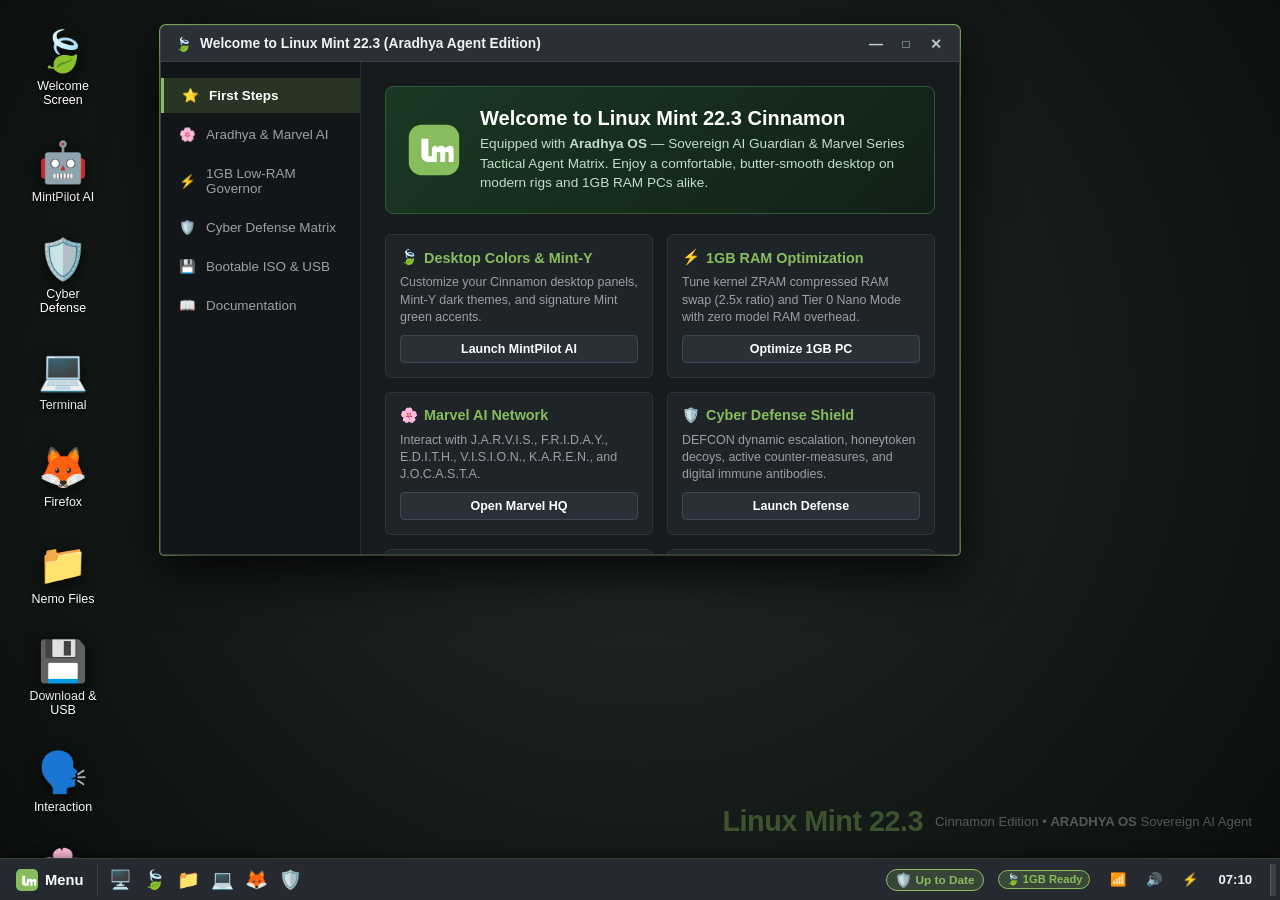
==== docs/index.html @ 1dd9ab50 "🤖 Auto-Sync: Antigravity Conversation & Mint Agent OS [2026-10-28 01:42:40]" ====
<!DOCTYPE html>
<html lang="en">
<head>
  <meta charset="UTF-8">
  <meta name="viewport" content="width=device-width, initial-scale=1.0">
  <title>Linux Mint AI Agent OS (MintPilot) — 24/7 Online Interactive Simulator</title>
  <link rel="stylesheet" href="css/cinnamon.css">
  <style>
    /* In-window mini styles for WebUI, Nemo, Browser, Security */
    .webui-container { display: flex; flex-direction: column; height: 100%; background: #121513; }
    .webui-header { background: #1c221e; border-bottom: 1px solid #2e3a33; padding: 10px 16px; display: flex; justify-content: space-between; align-items: center; }
    .webui-history { flex: 1; overflow-y: auto; padding: 14px; display: flex; flex-direction: column; gap: 10px; }
    .webui-msg { max-width: 80%; padding: 10px 14px; border-radius: 10px; font-size: 0.85rem; line-height: 1.45; }
    .webui-msg.user { align-self: flex-end; background: #27ae60; color: #fff; border-bottom-right-radius: 2px; }
    .webui-msg.agent { align-self: flex-start; background: #1c221e; border: 1px solid #2e3a33; border-bottom-left-radius: 2px; }
    .webui-input-bar { display: flex; gap: 8px; background: #1c221e; padding: 10px; border-top: 1px solid #2e3a33; }
    .webui-input-bar input { flex: 1; background: transparent; border: 1px solid #2e3a33; padding: 8px 12px; border-radius: 6px; color: #fff; outline: none; }
    .webui-input-bar button { background: #2ecc71; color: #121513; border: none; padding: 8px 16px; border-radius: 6px; font-weight: bold; cursor: pointer; }

    /* Nemo Browser */
    .nemo-container { display: flex; height: 100%; background: #1a1c1e; }
    .nemo-sidebar { width: 160px; background: #141618; border-right: 1px solid #282c30; padding: 12px 8px; font-size: 0.82rem; }
    .nemo-item { padding: 6px 10px; border-radius: 4px; cursor: pointer; color: #ccc; margin-bottom: 2px; }
    .nemo-item:hover, .nemo-item.active { background: rgba(135, 207, 62, 0.2); color: #87cf3e; }
    .nemo-files { flex: 1; padding: 16px; display: grid; grid-template-columns: repeat(auto-fill, minmax(90px, 1fr)); gap: 12px; overflow-y: auto; }
    .file-icon { text-align: center; cursor: pointer; padding: 8px 4px; border-radius: 6px; }
    .file-icon:hover { background: rgba(255, 255, 255, 0.1); }
    .file-icon .ico { font-size: 2rem; margin-bottom: 4px; }
    .file-icon .name { font-size: 0.75rem; color: #fff; word-break: break-all; }

    /* Browser Window */
    .browser-bar { background: #23272a; padding: 8px 12px; border-bottom: 1px solid #33393d; display: flex; gap: 8px; align-items: center; }
    .browser-bar input { flex: 1; background: #181b1d; border: 1px solid #33393d; border-radius: 20px; padding: 6px 14px; color: #fff; font-size: 0.85rem; outline: none; }

    /* Security Window */
    .sec-dash { padding: 18px; height: 100%; overflow-y: auto; background: #15181a; color: #fff; }
    .sec-card { background: #1e2225; border: 1px solid #2d3338; border-radius: 8px; padding: 16px; margin-bottom: 16px; }
    .btn-green { background: #2ecc71; color: #000; border: none; padding: 6px 12px; border-radius: 5px; font-weight: bold; cursor: pointer; }
    .btn-red { background: #e74c3c; color: #fff; border: none; padding: 6px 12px; border-radius: 5px; font-weight: bold; cursor: pointer; }
    /* Download & Bootable USB Hub Window */
    .dl-hub { padding: 16px; height: 100%; overflow-y: auto; background: #131719; color: #fff; display: flex; flex-direction: column; gap: 14px; box-sizing: border-box; }
    .dl-hero { background: linear-gradient(135deg, #1b263b 0%, #0d1b2a 100%); border: 1px solid #2b3d52; border-radius: 8px; padding: 14px 18px; display: flex; justify-content: space-between; align-items: center; flex-wrap: wrap; gap: 12px; }
    .dl-badges { display: flex; gap: 8px; flex-wrap: wrap; margin-top: 6px; }
    .dl-badge { background: rgba(0, 180, 216, 0.15); border: 1px solid #00b4d8; color: #90e0ef; padding: 2px 8px; border-radius: 12px; font-size: 0.72rem; font-weight: bold; }
    .dl-nav { display: flex; gap: 6px; border-bottom: 1px solid #273036; padding-bottom: 8px; overflow-x: auto; }
    .dl-tab-btn { background: #1a2024; color: #aaa; border: 1px solid #2a343b; border-radius: 6px; padding: 6px 12px; font-size: 0.78rem; cursor: pointer; white-space: nowrap; transition: 0.2s; }
    .dl-tab-btn:hover { background: #232c32; color: #fff; }
    .dl-tab-btn.active { background: #0077b6; color: #fff; border-color: #0096c7; font-weight: bold; }
    .dl-tab-pane { display: none; flex-direction: column; gap: 12px; }
    .dl-tab-pane.active { display: flex; }
    .dl-card { background: #181d20; border: 1px solid #283138; border-radius: 8px; padding: 14px; }
    .dl-card h4 { margin: 0 0 8px 0; font-size: 0.95rem; color: #90e0ef; display: flex; align-items: center; gap: 6px; }
    .dl-btn-primary { background: #0096c7; color: #fff; padding: 9px 18px; border-radius: 6px; text-decoration: none; font-weight: bold; display: inline-flex; align-items: center; gap: 8px; font-size: 0.85rem; border: none; cursor: pointer; }
    .dl-btn-primary:hover { background: #00b4d8; }
    .dl-btn-secondary { background: #27323a; color: #fff; padding: 7px 14px; border-radius: 6px; text-decoration: none; font-size: 0.8rem; border: 1px solid #3d4c57; cursor: pointer; display: inline-flex; align-items: center; gap: 6px; }
    .dl-btn-secondary:hover { background: #33424d; }
    .dl-code-box { background: #0b0e10; border: 1px solid #21282e; border-radius: 6px; padding: 10px 12px; font-family: monospace; font-size: 0.82rem; color: #70d6ff; display: flex; justify-content: space-between; align-items: center; word-break: break-all; }
    .dl-copy-btn { background: #232c32; border: 1px solid #3c4953; color: #fff; padding: 3px 8px; border-radius: 4px; font-size: 0.72rem; cursor: pointer; flex-shrink: 0; margin-left: 8px; }
    .dl-copy-btn:hover { background: #34424c; }
    .dl-table { width: 100%; border-collapse: collapse; font-size: 0.8rem; margin-top: 8px; }
    .dl-table th, .dl-table td { border: 1px solid #27323a; padding: 8px 10px; text-align: left; }
    .dl-table th { background: #1c2328; color: #90e0ef; }
    .dl-table tr:nth-child(even) { background: #14181b; }
    /* User Interaction Options Window */
    .interact-hub { padding: 16px; height: 100%; overflow-y: auto; background: #131719; color: #fff; display: flex; flex-direction: column; gap: 14px; box-sizing: border-box; }
    .interact-hero { background: linear-gradient(135deg, #2b1b38 0%, #171120 100%); border: 1px solid #4a2b66; border-radius: 8px; padding: 14px 18px; display: flex; justify-content: space-between; align-items: center; flex-wrap: wrap; gap: 12px; }
    .interact-grid { display: grid; grid-template-columns: 1fr 1fr; gap: 14px; }
    .interact-card { background: #181d20; border: 1px solid #283138; border-radius: 8px; padding: 14px; display: flex; flex-direction: column; gap: 10px; }
    .interact-card h4 { margin: 0; font-size: 0.95rem; color: #d6a4e8; display: flex; align-items: center; gap: 6px; }
    .option-pills { display: flex; gap: 6px; flex-wrap: wrap; }
    .option-pill { background: #1a2024; color: #aaa; border: 1px solid #2a343b; border-radius: 6px; padding: 6px 12px; font-size: 0.78rem; cursor: pointer; transition: 0.2s; }
    .option-pill:hover { background: #232c32; color: #fff; }
    .option-pill.active { background: #8e44ad; color: #fff; border-color: #9b59b6; font-weight: bold; }
    .desc-text { font-size: 0.8rem; color: #9aa0a6; line-height: 1.45; margin: 0; }
  </style>
</head>
<body>

  <!-- Desktop Canvas -->
  <div id="desktop">

    <!-- Authentic Centered Linux Mint Wallpaper Emblem -->
    <div class="mint-desktop-center-logo">
      <svg viewBox="0 0 240 240" fill="none" xmlns="http://www.w3.org/2000/svg">
        <circle cx="120" cy="120" r="108" fill="#18201a" stroke="#87bd5c" stroke-width="4" stroke-opacity="0.6"/>
        <rect x="52" y="52" width="136" height="136" rx="32" fill="#87bd5c"/>
        <path d="M78 82 V142 C78 152 86 160 96 160 H124 V138 H102 V82 H78 Z" fill="#ffffff"/>
        <path d="M124 104 C116 104 110 110 110 118 V160 H132 V124 C132 120 135 117 139 117 C143 117 146 120 146 124 V160 H168 V124 C168 120 171 117 175 117 C179 117 182 120 182 124 V160 H204 V118 C204 110 198 104 190 104 C182 104 176 108 172 114 C168 108 162 104 154 104 C146 104 140 108 136 114 V104 H124 Z" fill="#ffffff"/>
      </svg>
      <h1>Linux Mint</h1>
      <p>22.3 Cinnamon • Aradhya Sovereign Agent OS</p>
    </div>

    <!-- OS Watermark -->
    <div class="os-watermark">
      <h2>Linux Mint 22.3</h2>
      <p>Cinnamon Edition • <strong>ARADHYA OS</strong> Sovereign AI Agent</p>
    </div>

    <!-- Desktop Icons Grid -->
    <div class="desktop-icons">
      <div class="desktop-icon" data-app="welcome">
        <div class="icon-img">🍃</div>
        <div class="icon-label">Welcome Screen</div>
      </div>
      <div class="desktop-icon" data-app="webui">
        <div class="icon-img">🤖</div>
        <div class="icon-label">MintPilot AI</div>
      </div>
      <div class="desktop-icon" data-app="security">
        <div class="icon-img">🛡️</div>
        <div class="icon-label">Cyber Defense</div>
      </div>
      <div class="desktop-icon" data-app="terminal">
        <div class="icon-img">💻</div>
        <div class="icon-label">Terminal</div>
      </div>
      <div class="desktop-icon" data-app="browser">
        <div class="icon-img">🦊</div>
        <div class="icon-label">Firefox</div>
      </div>
      <div class="desktop-icon" data-app="nemo">
        <div class="icon-img">📁</div>
        <div class="icon-label">Nemo Files</div>
      </div>
      <div class="desktop-icon" data-app="download">
        <div class="icon-img">💾</div>
        <div class="icon-label">Download & USB</div>
      </div>
      <div class="desktop-icon" data-app="interaction">
        <div class="icon-img">🗣️</div>
        <div class="icon-label">Interaction</div>
      </div>
      <div class="desktop-icon" data-app="marvel">
        <div class="icon-img">🌸</div>
        <div class="icon-label">Marvel HQ</div>
      </div>
      <div class="desktop-icon" data-app="founder-replica" title="The Founder & Replica Enterprise Suite">
        <div class="icon-img">🚀</div>
        <div class="icon-label">Founder & Replica</div>
      </div>
      <div class="desktop-icon" onclick="AgentSimulator.toggleStarkHUD()" title="Press 'H' to launch Iron Man Visor HUD">
        <div class="icon-img">🕶️</div>
        <div class="icon-label">Visor HUD [H]</div>
      </div>
    </div>

    <!-- ==================== WINDOW 0: WELCOME TO LINUX MINT ==================== -->
    <div id="win-welcome" class="window active" data-icon="🍃" style="top: 25px; left: 160px; width: 800px; height: 530px; display: flex;">
      <div class="window-titlebar">
        <div class="window-title">
          <span>🍃</span> <span>Welcome to Linux Mint 22.3 (Aradhya Agent Edition)</span>
        </div>
        <div class="window-controls">
          <button class="win-btn win-minimize" onclick="WindowManager.minimizeWindow('win-welcome')" title="Minimize">—</button>
          <button class="win-btn win-maximize" onclick="WindowManager.maximizeWindow('win-welcome')" title="Maximize">□</button>
          <button class="win-btn win-close" onclick="WindowManager.closeWindow('win-welcome')" title="Close">✕</button>
        </div>
      </div>
      <div class="window-body">
        <div class="welcome-container">
          <div class="welcome-sidebar">
            <div class="welcome-nav-item active" onclick="AgentSimulator.switchWelcomeTab('first-steps', this)">
              <span>⭐</span> First Steps
            </div>
            <div class="welcome-nav-item" onclick="AgentSimulator.switchWelcomeTab('aradhya-ai', this)">
              <span>🌸</span> Aradhya & Marvel AI
            </div>
            <div class="welcome-nav-item" onclick="AgentSimulator.switchWelcomeTab('nano-1gb', this)">
              <span>⚡</span> 1GB Low-RAM Governor
            </div>
            <div class="welcome-nav-item" onclick="AgentSimulator.switchWelcomeTab('cyber-defense', this)">
              <span>🛡️</span> Cyber Defense Matrix
            </div>
            <div class="welcome-nav-item" onclick="AgentSimulator.switchWelcomeTab('bootable-iso', this)">
              <span>💾</span> Bootable ISO & USB
            </div>
            <div class="welcome-nav-item" onclick="AgentSimulator.switchWelcomeTab('documentation', this)">
              <span>📖</span> Documentation
            </div>
          </div>
          <div class="welcome-content" id="welcomeContent">
            <!-- Hero Banner -->
            <div class="welcome-hero">
              <svg class="welcome-hero-logo" viewBox="0 0 40 40" fill="none">
                <rect width="36" height="36" x="2" y="2" rx="9" fill="#87bd5c"/>
                <path d="M11 12 V24 C11 26.5 13 28.5 15.5 28.5 H21 V24.5 H16 V12 H11 Z" fill="#ffffff"/>
                <path d="M21 17 C19.5 17 18.5 18 18.5 19.5 V28.5 H22 V22.5 C22 21.8 22.5 21.3 23.2 21.3 C23.9 21.3 24.5 21.8 24.5 22.5 V28.5 H28 V22.5 C28 21.8 28.5 21.3 29.2 21.3 C29.9 21.3 30.5 21.8 30.5 22.5 V28.5 H34 V19.5 C34 18 33 17 31.5 17 C30 17 29 17.8 28.3 18.8 C27.6 17.8 26.6 17 25.1 17 C23.6 17 22.6 17.8 22 18.8 V17 H21 Z" fill="#ffffff"/>
              </svg>
              <div>
                <h3>Welcome to Linux Mint 22.3 Cinnamon</h3>
                <p>Equipped with <strong>Aradhya OS</strong> — Sovereign AI Guardian & Marvel Series Tactical Agent Matrix. Enjoy a comfortable, butter-smooth desktop on modern rigs and 1GB RAM PCs alike.</p>
              </div>
            </div>

            <!-- Welcome Cards Grid -->
            <div class="welcome-grid">
              <div class="welcome-card">
                <h4><span>🍃</span> Desktop Colors & Mint-Y</h4>
                <p>Customize your Cinnamon desktop panels, Mint-Y dark themes, and signature Mint green accents.</p>
                <button class="welcome-btn" onclick="WindowManager.openApp('webui')">Launch MintPilot AI</button>
              </div>
              <div class="welcome-card">
                <h4><span>⚡</span> 1GB RAM Optimization</h4>
                <p>Tune kernel ZRAM compressed RAM swap (2.5x ratio) and Tier 0 Nano Mode with zero model RAM overhead.</p>
                <button class="welcome-btn" onclick="AgentSimulator.sendWebUIMessage('optimize for 1gb')">Optimize 1GB PC</button>
              </div>
              <div class="welcome-card">
                <h4><span>🌸</span> Marvel AI Network</h4>
                <p>Interact with J.A.R.V.I.S., F.R.I.D.A.Y., E.D.I.T.H., V.I.S.I.O.N., K.A.R.E.N., and J.O.C.A.S.T.A.</p>
                <button class="welcome-btn" onclick="WindowManager.openApp('marvel')">Open Marvel HQ</button>
              </div>
              <div class="welcome-card">
                <h4><span>🛡️</span> Cyber Defense Shield</h4>
                <p>DEFCON dynamic escalation, honeytoken decoys, active counter-measures, and digital immune antibodies.</p>
                <button class="welcome-btn" onclick="WindowManager.openApp('security')">Launch Defense</button>
              </div>
              <div class="welcome-card">
                <h4><span>💾</span> Download Bootable ISO</h4>
                <p>Create a bootable USB drive using Ventoy, Rufus, or BalenaEtcher with live offline installer.</p>
                <button class="welcome-btn" onclick="WindowManager.openApp('download')">Download ISO</button>
              </div>
              <div class="welcome-card">
                <h4><span>🔄</span> Update Manager</h4>
                <p>Keep your system and Aradhya Agent OS fully updated with 1-click in-place Git upgrades.</p>
                <button class="welcome-btn" onclick="AgentSimulator.openUpgradeModal()">Open Update Manager</button>
              </div>
            </div>
          </div>
        </div>
      </div>
    </div>

    <!-- ==================== WINDOW 1: OPEN WEBUI ==================== -->
    <div id="win-webui" class="window" data-icon="🤖" style="top: 50px; left: 190px; width: 720px; height: 500px; display: none;">
      <div class="window-titlebar">
        <div class="window-title">
          <span>🤖</span> <span>MintPilot Open WebUI & Defense</span>
        </div>
        <div class="window-controls">
          <button class="win-btn win-minimize" onclick="WindowManager.minimizeWindow('win-webui')" title="Minimize">—</button>
          <button class="win-btn win-maximize" onclick="WindowManager.maximizeWindow('win-webui')" title="Maximize">□</button>
          <button class="win-btn win-close" onclick="WindowManager.closeWindow('win-webui')" title="Close">✕</button>
        </div>
      </div>
      <div class="window-body">
        <div class="webui-container">
          <div class="webui-header">
            <div style="font-weight: bold; font-size: 0.9rem; color: #2ecc71;">MintPilot v1.0 [Cyber Defense & AI]</div>
            <div style="display: flex; gap: 8px; align-items: center; flex-wrap: wrap;">
              <div id="simDefconBadge" onclick="AgentSimulator.sendWebUIMessage('defcon')" style="cursor:pointer; background:#2c1b1b; border:1px solid #e74c3c; color:#ff6b6b; padding:2px 8px; border-radius:10px; font-size:0.75rem; font-weight:bold;">🚨 DEFCON 2: ELEVATED</div>
              <div id="simImmuneBadge" onclick="AgentSimulator.openImmuneModal()" style="cursor:pointer; background:#1b2438; border:1px solid #3498db; color:#70d6ff; padding:2px 8px; border-radius:10px; font-size:0.75rem; font-weight:bold;">🧬 Immune: 95% (A+)</div>
              <div id="simAiModelBadge" onclick="AgentSimulator.openModelModal()" style="cursor:pointer; background:#1b263b; border:1px solid #00b4d8; color:#90e0ef; padding:2px 8px; border-radius:10px; font-size:0.75rem; font-weight:bold;">🧠 AI: Qwen 0.5B [OFFLINE]</div>
              <div id="simMarvelBadge" onclick="AgentSimulator.openMarvelModal()" style="cursor:pointer; background:#102227; border:1px solid #00d2d3; color:#00d2d3; padding:2px 8px; border-radius:10px; font-size:0.75rem; font-weight:bold;" title="Click to switch Marvel Agent Persona">🤖 JARVIS [STARK]</div>
              <button id="simVoiceWakeBtn" onclick="AgentSimulator.toggleVoiceRecognition()" style="background: linear-gradient(135deg, #00cec9, #0984e3); color:#000; border:none; padding:2px 10px; border-radius:10px; font-size:0.75rem; font-weight:bold; cursor:pointer; display:flex; align-items:center; gap:4px; box-shadow:0 0 8px rgba(0,206,201,0.5);" title="Speak to J.A.R.V.I.S., F.R.I.D.A.Y., or E.D.I.T.H. via Microphone">🎙️ <span id="simVoiceWakeText">Voice Wake</span></button>
              <button style="background:#b71540; color:#fff; border:none; padding:2px 8px; border-radius:10px; font-size:0.75rem; font-weight:bold; cursor:pointer;" onclick="AgentSimulator.openMarvelModal()">⚡ Stark Protocols</button>
              <button id="simVisorHudBtn" onclick="AgentSimulator.toggleStarkHUD()" style="background: linear-gradient(135deg, #00d2d3, #0984e3); color:#000; border:none; padding:2px 10px; border-radius:10px; font-size:0.75rem; font-weight:bold; cursor:pointer; display:flex; align-items:center; gap:4px; box-shadow:0 0 10px rgba(0,210,211,0.6);" title="Press 'H' or Click to Launch Iron Man Visor Tactical HUD">🕶️ Visor HUD</button>
              <div id="simSmoothBadge" onclick="AgentSimulator.openSmoothnessModal()" style="cursor:pointer; background:#1b382b; border:1px solid #2ecc71; color:#2ecc71; padding:2px 8px; border-radius:10px; font-size:0.75rem; font-weight:bold;">🍃 Smooth: 100% (A+)</div>
              <button style="background:#2d6a4f; color:#d8f3dc; border:none; padding:2px 8px; border-radius:10px; font-size:0.75rem; cursor:pointer;" onclick="AgentSimulator.openUpgradeModal()">🔄 Upgrade Mint OS</button>
              <button style="background:#0077b6; color:#fff; border:none; padding:2px 10px; border-radius:10px; font-size:0.75rem; font-weight:bold; cursor:pointer;" onclick="WindowManager.openApp('download')">💾 Download ISO / USB</button>
              <div id="simVoiceBadge" onclick="AgentSimulator.toggleVoice()" style="cursor:pointer; background:#291e38; border:1px solid #9b59b6; color:#d6a4e8; padding:2px 8px; border-radius:10px; font-size:0.75rem; font-weight:bold;" title="Click to toggle Offline Voice Speech">🎙️ Voice: OFF</div>
              <div id="simStyleBadge" onclick="AgentSimulator.cycleStyle()" style="cursor:pointer; background:#1b2a38; border:1px solid #3498db; color:#70d6ff; padding:2px 8px; border-radius:10px; font-size:0.75rem; font-weight:bold;" title="Click to cycle Persona Style">💬 Style: Normal</div>
              <div id="simProactiveBadge" onclick="AgentSimulator.cycleProactivity()" style="cursor:pointer; background:#282b1b; border:1px solid #f1c40f; color:#f9e79f; padding:2px 8px; border-radius:10px; font-size:0.75rem; font-weight:bold;" title="Click to cycle Proactivity">🔔 Proactive: Balanced</div>
              <button style="background:#5e227f; color:#f3e8ff; border:none; padding:2px 8px; border-radius:10px; font-size:0.75rem; cursor:pointer;" onclick="WindowManager.openApp('interaction')">🗣️ Interaction Options</button>
              <span id="webuiRamBadge" style="font-size: 0.75rem; color: #9aa0a6;">RAM: 58%</span>
              <div id="webuiModePill" onclick="AgentSimulator.toggleWebUIMode()" style="cursor:pointer; background: rgba(231,76,60,0.2); color:#ff6b6b; border: 1px solid #ff6b6b; padding: 2px 10px; border-radius: 12px; font-size: 0.75rem; font-weight: bold;">
                ⚡ TURBO MODE (Autonomous)
              </div>
            </div>
          </div>
          <div class="webui-history" id="webuiHistory">
            <div class="webui-msg agent">
              <div style="font-size:0.75rem; color:#8cd9aa; margin-bottom:4px; font-style:italic;">🧠 MintPilot Cyber Guardian initialized on Linux Mint 22.3.</div>
              Hello! I am MintPilot, your offline autonomous laptop controller and cybersecurity protector. 
              I completely protect your PC, dynamically adapt defenses to threats, counter myself if anomalies occur, and maintain digital immune memory to prepare against future attacks.
            </div>
          </div>
          <div style="padding: 6px 12px; display: flex; gap: 6px; overflow-x: auto; background: #161a17;">
            <button class="btn-sm" style="background:#222; border:1px solid #333; color:#70d6ff; padding:3px 8px; border-radius:10px; font-size:0.72rem; cursor:pointer;" onclick="AgentSimulator.sendWebUIMessage('immune status')">🧬 Immune System</button>
            <button class="btn-sm" style="background:#222; border:1px solid #333; color:#00b4d8; padding:3px 8px; border-radius:10px; font-size:0.72rem; cursor:pointer;" onclick="AgentSimulator.sendWebUIMessage('harden future')">🛡️ Harden Future</button>
            <button class="btn-sm" style="background:#222; border:1px solid #333; color:#e74c3c; padding:3px 8px; border-radius:10px; font-size:0.72rem; cursor:pointer;" onclick="AgentSimulator.sendWebUIMessage('defcon')">🚨 DEFCON Posture</button>
            <button class="btn-sm" style="background:#222; border:1px solid #333; color:#2ecc71; padding:3px 8px; border-radius:10px; font-size:0.72rem; cursor:pointer;" onclick="AgentSimulator.sendWebUIMessage('security status')">🛡️ Security Status</button>
            <button class="btn-sm" style="background:#222; border:1px solid #333; color:#9b59b6; padding:3px 8px; border-radius:10px; font-size:0.72rem; cursor:pointer;" onclick="AgentSimulator.sendWebUIMessage('counter threats')">⚔️ Counter Threats</button>
            <button class="btn-sm" style="background:#222; border:1px solid #333; color:#e67e22; padding:3px 8px; border-radius:10px; font-size:0.72rem; cursor:pointer;" onclick="AgentSimulator.sendWebUIMessage('circuit breaker')">🛑 Circuit Breaker</button>
            <button class="btn-sm" style="background:#222; border:1px solid #333; color:#d35400; padding:3px 8px; border-radius:10px; font-size:0.72rem; cursor:pointer;" onclick="AgentSimulator.sendWebUIMessage('rollback')">⏮️ Rollback</button>
            <button class="btn-sm" style="background:#222; border:1px solid #333; color:#3498db; padding:3px 8px; border-radius:10px; font-size:0.72rem; cursor:pointer;" onclick="AgentSimulator.openModelModal()">🧠 Change AI</button>
            <button class="btn-sm" style="background:#222; border:1px solid #333; color:#2ecc71; padding:3px 8px; border-radius:10px; font-size:0.72rem; cursor:pointer;" onclick="AgentSimulator.openSmoothnessModal()">🍃 Smoothness Audit</button>
            <button class="btn-sm" style="background:#222; border:1px solid #333; color:#f39c12; padding:3px 8px; border-radius:10px; font-size:0.72rem; cursor:pointer;" onclick="AgentSimulator.sendWebUIMessage('check update')">🔄 Check Update</button>
            <button class="btn-sm" style="background:#222; border:1px solid #333; color:#e74c3c; padding:3px 8px; border-radius:10px; font-size:0.72rem; cursor:pointer;" onclick="AgentSimulator.sendWebUIMessage('lockdown')">🚨 Lockdown</button>
            <button class="btn-sm" style="background:#0077b6; border:1px solid #0096c7; color:#fff; padding:3px 10px; border-radius:10px; font-size:0.72rem; font-weight:bold; cursor:pointer;" onclick="WindowManager.openApp('download')">💾 Download & Bootable USB</button>
            <button class="btn-sm" style="background:#102227; border:1px solid #00d2d3; color:#00d2d3; padding:3px 8px; border-radius:10px; font-size:0.72rem; cursor:pointer;" onclick="AgentSimulator.switchPersona('jarvis')">🤖 J.A.R.V.I.S.</button>
            <button class="btn-sm" style="background:#2b1016; border:1px solid #ff4757; color:#ff4757; padding:3px 8px; border-radius:10px; font-size:0.72rem; cursor:pointer;" onclick="AgentSimulator.switchPersona('friday')">⚡ F.R.I.D.A.Y.</button>
            <button class="btn-sm" style="background:#102029; border:1px solid #00b4d8; color:#00b4d8; padding:3px 8px; border-radius:10px; font-size:0.72rem; cursor:pointer;" onclick="AgentSimulator.switchPersona('edith')">🕶️ E.D.I.T.H.</button>
            <button class="btn-sm" style="background:#272410; border:1px solid #f1c40f; color:#f1c40f; padding:3px 8px; border-radius:10px; font-size:0.72rem; cursor:pointer;" onclick="AgentSimulator.switchPersona('vision')">💎 V.I.S.I.O.N.</button>
            <button class="btn-sm" style="background:#2b1414; border:1px solid #ff6b6b; color:#ff6b6b; padding:3px 8px; border-radius:10px; font-size:0.72rem; cursor:pointer;" onclick="AgentSimulator.switchPersona('karen')">🕷️ K.A.R.E.N.</button>
            <button class="btn-sm" style="background:#3b141e; border:1px solid #e74c3c; color:#ff9f43; padding:3px 8px; border-radius:10px; font-size:0.72rem; cursor:pointer;" onclick="AgentSimulator.sendWebUIMessage('engage house party protocol')">🚀 House Party</button>
            <button class="btn-sm" style="background:#1e3b2e; border:1px solid #2ecc71; color:#2ecc71; padding:3px 8px; border-radius:10px; font-size:0.72rem; cursor:pointer;" onclick="AgentSimulator.sendWebUIMessage('clean slate protocol')">🧹 Clean Slate</button>
            <button class="btn-sm" style="background:#3b2a14; border:1px solid #f39c12; color:#f1c40f; padding:3px 8px; border-radius:10px; font-size:0.72rem; cursor:pointer;" onclick="AgentSimulator.sendWebUIMessage('veronica protocol')">🛡️ Veronica Armor</button>
            <button class="btn-sm" style="background:#4a1420; border:1px solid #ff4757; color:#ff4757; padding:3px 8px; border-radius:10px; font-size:0.72rem; cursor:pointer;" onclick="AgentSimulator.sendWebUIMessage('instant kill mode')">⚔️ Instant Kill</button>
            <button class="btn-sm" style="background:#222; border:1px solid #333; color:#d6a4e8; padding:3px 8px; border-radius:10px; font-size:0.72rem; cursor:pointer;" onclick="AgentSimulator.toggleVoice()">🎙️ Toggle Voice</button>
            <button class="btn-sm" style="background:#222; border:1px solid #333; color:#70d6ff; padding:3px 8px; border-radius:10px; font-size:0.72rem; cursor:pointer;" onclick="AgentSimulator.sendWebUIMessage('concise mode')">💬 Concise Mode</button>
            <button class="btn-sm" style="background:#222; border:1px solid #333; color:#a8dadc; padding:3px 8px; border-radius:10px; font-size:0.72rem; cursor:pointer;" onclick="AgentSimulator.sendWebUIMessage('detailed mode')">📖 Detailed Mentor</button>
            <button class="btn-sm" style="background:#222; border:1px solid #333; color:#f9e79f; padding:3px 8px; border-radius:10px; font-size:0.72rem; cursor:pointer;" onclick="AgentSimulator.sendWebUIMessage('proactive mode')">🔔 Ambient Copilot</button>
          </div>
          <div class="webui-input-bar">
            <input type="text" id="webuiInput" placeholder="Ask MintPilot to defend PC or control laptop (e.g. 'security status', 'scan threats', 'volume 50%')...">
            <button id="webuiSendBtn">Send</button>
          </div>
        </div>
      </div>
    </div>

    <!-- ==================== WINDOW 2: CYBER DEFENSE GUARDIAN ==================== -->
    <div id="win-security" class="window" data-icon="🛡️" style="top: 70px; left: 220px; width: 680px; height: 460px; display: none;">
      <div class="window-titlebar">
        <div class="window-title">
          <span>🛡️</span> <span>MintPilot Cyber Defense Guardian & Threat Radar</span>
        </div>
        <div class="window-controls">
          <button class="win-btn win-minimize" onclick="WindowManager.minimizeWindow('win-security')">−</button>
          <button class="win-btn win-maximize" onclick="WindowManager.maximizeWindow('win-security')">□</button>
          <button class="win-btn win-close" onclick="WindowManager.closeWindow('win-security')">×</button>
        </div>
      </div>
      <div class="window-body">
        <div class="sec-dash">
          <div class="sec-card" style="display:flex; justify-content:space-between; align-items:center;">
            <div>
              <h2 style="color:#2ecc71; font-size:1.2rem; margin-bottom:4px;">Cybersecurity Posture: 92/100 (Hardened)</h2>
              <p style="color:#aaa; font-size:0.85rem;">Continuous real-time threat monitoring, active countermeasures & self-governance active.</p>
              <div style="display:flex; gap:8px; margin-top:10px; flex-wrap:wrap;">
                <button class="btn-green" onclick="AgentSimulator.sendWebUIMessage('scan threats')">🔍 Threat Scan</button>
                <button class="btn-sm" style="background:#8e44ad; color:#fff; border:none; padding:5px 10px; border-radius:4px; font-size:0.8rem; cursor:pointer;" onclick="AgentSimulator.sendWebUIMessage('counter threats')">⚔️ Active Counter</button>
                <button class="btn-sm" style="background:#2980b9; color:#fff; border:none; padding:5px 10px; border-radius:4px; font-size:0.8rem; cursor:pointer;" onclick="AgentSimulator.sendWebUIMessage('deploy decoys')">🪤 Canary Decoys</button>
                <button class="btn-sm" style="background:#d35400; color:#fff; border:none; padding:5px 10px; border-radius:4px; font-size:0.8rem; cursor:pointer;" onclick="AgentSimulator.sendWebUIMessage('rollback')">⏮️ Rollback</button>
                <button class="btn-red" onclick="AgentSimulator.sendWebUIMessage('lockdown')">🚨 Lockdown</button>
              </div>
            </div>
            <div style="width:70px; height:70px; border-radius:50%; border:5px solid #2ecc71; display:flex; align-items:center; justify-content:center; font-weight:bold; font-size:1.3rem; color:#2ecc71;">
              92%
            </div>
          </div>

          <div class="sec-card">
            <h3 style="font-size:0.95rem; margin-bottom:10px;">🛡️ Active Protections & Self-Counter Governance:</h3>
            <div style="font-size:0.85rem; line-height:1.8; color:#ccc;">
              <div>🔥 <strong>UFW Firewall Shield:</strong> <span style="color:#2ecc71;">ACTIVE (Default Deny Incoming)</span></div>
              <div>🔒 <strong>Anti-Tamper Cryptographic Tripwire:</strong> <span style="color:#2ecc71;">✓ Verified Intact (SHA-256)</span></div>
              <div>⚔️ <strong>Socket Disruption:</strong> <span style="color:#2ecc71;">SEVER READY (ss -K / TCP RST)</span></div>
              <div>🪤 <strong>Canary Honeytokens:</strong> <span style="color:#2ecc71;">3 DECOYS MONITORED</span></div>
              <div>🛑 <strong>Self-Countering Circuit Breaker:</strong> <span style="color:#2ecc71;">ACTIVE (Max 12 Actions / 4 Loops)</span></div>
              <div>⚡ <strong>Autonomous Remediation:</strong> <span style="color:#2ecc71;">TURBO ACTIVE</span></div>
            </div>
          </div>

          <div class="sec-card" style="border-left: 4px solid #3498db;">
            <div style="display:flex; justify-content:space-between; align-items:center;">
              <div>
                <h3 style="font-size:0.95rem; color:#70d6ff; margin-bottom:4px;">🧬 Digital Immune Memory & Future Attack Readiness:</h3>
                <div style="font-size:0.83rem; line-height:1.7; color:#ccc;">
                  <div>• <strong>Immune Resilience:</strong> <span style="color:#2ecc71; font-weight:bold;">95/100 (A+ Adaptive)</span></div>
                  <div>• <strong>Active Antibodies:</strong> <span style="color:#70d6ff;">16 Synthesized Rules</span> (SYN Cookie, Anti-Spoof, ICMP Drop)</div>
                  <div>• <strong>Future Attack Preparation:</strong> Auto-Antibody Synthesis & Predictive Preemption Active</div>
                </div>
              </div>
              <button class="btn-sm" style="background:#0077b6; color:#fff; border:none; padding:6px 12px; border-radius:6px; cursor:pointer;" onclick="AgentSimulator.sendWebUIMessage('harden future')">🛡️ Harden Future</button>
            </div>
          </div>
        </div>
      </div>
    </div>

    <!-- ==================== WINDOW 3: TERMINAL ==================== -->
    <div id="win-terminal" class="window" data-icon="💻" style="top: 90px; left: 260px; width: 680px; height: 440px; display: none;">
      <div class="window-titlebar">
        <div class="window-title">
          <span>💻</span> <span>alpesh@mint-agent-os: ~</span>
        </div>
        <div class="window-controls">
          <button class="win-btn win-minimize" onclick="WindowManager.minimizeWindow('win-terminal')">−</button>
          <button class="win-btn win-maximize" onclick="WindowManager.maximizeWindow('win-terminal')">□</button>
          <button class="win-btn win-close" onclick="WindowManager.closeWindow('win-terminal')">×</button>
        </div>
      </div>
      <div class="window-body">
        <div class="term-body">
          <div id="termOutput" class="term-output"></div>
          <div class="term-prompt-line">
            <span class="term-prompt">alpesh@mint-agent-os:~$</span>
            <input type="text" id="termInput" class="term-input" autocomplete="off" spellcheck="false">
          </div>
        </div>
      </div>
    </div>

    <!-- ==================== WINDOW 4: FIREFOX ==================== -->
    <div id="win-browser" class="window" data-icon="🦊" style="top: 60px; left: 190px; width: 700px; height: 460px; display: none;">
      <div class="window-titlebar">
        <div class="window-title">
          <span>🦊</span> <span>Mozilla Firefox</span>
        </div>
        <div class="window-controls">
          <button class="win-btn win-minimize" onclick="WindowManager.minimizeWindow('win-browser')">−</button>
          <button class="win-btn win-maximize" onclick="WindowManager.maximizeWindow('win-browser')">□</button>
          <button class="win-btn win-close" onclick="WindowManager.closeWindow('win-browser')">×</button>
        </div>
      </div>
      <div class="window-body" style="display: flex; flex-direction: column;">
        <div class="browser-bar">
          <span style="cursor:pointer; color:#aaa;">◀</span>
          <span style="cursor:pointer; color:#aaa;">▶</span>
          <span style="cursor:pointer; color:#aaa;">🔄</span>
          <input type="text" id="browserUrl" value="https://linuxmint.com">
        </div>
        <div id="browserViewport" style="flex:1; background:#181b1d; overflow-y:auto;">
          <div style="padding: 40px; text-align: center; color: #fff;">
            <h1 style="color: #87cf3e; margin-bottom: 12px;">🍃 Linux Mint 22.3 (Zena)</h1>
            <p style="color: #ccc; max-width: 500px; margin: 0 auto 20px;">From freedom came elegance. Now supercharged with the <strong>MintPilot Autonomous AI Agent & Cyber Defense Guardian</strong>.</p>
            <div style="display:flex; justify-content:center; gap:12px;">
              <button style="background:#87cf3e; color:#121513; border:none; padding:8px 16px; border-radius:6px; font-weight:bold; cursor:pointer;" onclick="WindowManager.openApp('webui')">Launch Agent WebUI</button>
              <button style="background:#2ecc71; color:#000; border:none; padding:8px 16px; border-radius:6px; font-weight:bold; cursor:pointer;" onclick="WindowManager.openApp('security')">Cyber Defense</button>
            </div>
          </div>
        </div>
      </div>
    </div>

    <!-- ==================== WINDOW 5: NEMO FILES ==================== -->
    <div id="win-nemo" class="window" data-icon="📁" style="top: 100px; left: 220px; width: 660px; height: 420px; display: none;">
      <div class="window-titlebar">
        <div class="window-title">
          <span>📁</span> <span>Files — /home/alpesh/mint-agent-os</span>
        </div>
        <div class="window-controls">
          <button class="win-btn win-minimize" onclick="WindowManager.minimizeWindow('win-nemo')">−</button>
          <button class="win-btn win-maximize" onclick="WindowManager.maximizeWindow('win-nemo')">□</button>
          <button class="win-btn win-close" onclick="WindowManager.closeWindow('win-nemo')">×</button>
        </div>
      </div>
      <div class="window-body">
        <div class="nemo-container">
          <div class="nemo-sidebar">
            <div class="nemo-item active">📁 Home</div>
            <div class="nemo-item">📄 Documents</div>
            <div class="nemo-item">⬇️ Downloads</div>
            <div class="nemo-item">🎬 Videos</div>
            <div class="nemo-item">🎵 Music</div>
            <div class="nemo-item">🖼️ Pictures</div>
          </div>
          <div class="nemo-files">
            <div class="file-icon" onclick="WindowManager.openApp('terminal')"><div class="ico">📁</div><div class="name">agent</div></div>
            <div class="file-icon" onclick="WindowManager.openApp('webui')"><div class="ico">📁</div><div class="name">webui</div></div>
            <div class="file-icon" onclick="WindowManager.openApp('security')"><div class="ico">🛡️</div><div class="name">security</div></div>
            <div class="file-icon" onclick="WindowManager.openApp('download')"><div class="ico">💾</div><div class="name">make_bootable_usb.sh</div></div>
            <div class="file-icon" onclick="WindowManager.openApp('download')"><div class="ico">💿</div><div class="name">LinuxMint-AI-Agent.iso</div></div>
            <div class="file-icon" onclick="WindowManager.openApp('interaction')"><div class="ico">🗣️</div><div class="name">interaction_settings</div></div>
            <div class="file-icon" onclick="WindowManager.openApp('marvel')"><div class="ico">🤖</div><div class="name">stark_protocols</div></div>
            <div class="file-icon"><div class="ico">📁</div><div class="name">iso_builder</div></div>
            <div class="file-icon"><div class="ico">📁</div><div class="name">conversation</div></div>
            <div class="file-icon"><div class="ico">📁</div><div class="name">artifacts</div></div>
            <div class="file-icon"><div class="ico">📝</div><div class="name">README.md</div></div>
          </div>
        </div>
      </div>
    </div>

    <!-- ==================== WINDOW 6: DOWNLOAD & BOOTABLE USB HUB ==================== -->
    <div id="win-download" class="window" data-icon="💾" style="top: 40px; left: 160px; width: 780px; height: 530px; display: none;">
      <div class="window-titlebar">
        <div class="window-title">
          <span>💾</span> <span>Download MintPilot Agent OS & Bootable USB Creator Hub</span>
        </div>
        <div class="window-controls">
          <button class="win-btn win-minimize" onclick="WindowManager.minimizeWindow('win-download')">−</button>
          <button class="win-btn win-maximize" onclick="WindowManager.maximizeWindow('win-download')">□</button>
          <button class="win-btn win-close" onclick="WindowManager.closeWindow('win-download')">×</button>
        </div>
      </div>
      <div class="window-body">
        <div class="dl-hub">
          <!-- Hero Section -->
          <div class="dl-hero">
            <div>
              <h3 style="margin:0 0 4px 0; font-size:1.1rem; color:#fff;">Linux Mint 22.3 (Zena) LTS — AI Agent Edition</h3>
              <p style="margin:0; font-size:0.8rem; color:#9aa0a6;">Full laptop autonomous control, DEFCON cyber immune system, and offline LLM intelligence on native Mint Cinnamon.</p>
              <div class="dl-badges">
                <span class="dl-badge">💾 ISO Size: 2.8 GB</span>
                <span class="dl-badge">🧠 Qwen 0.5B Offline Bundled</span>
                <span class="dl-badge">🛡️ DEFCON Immune System</span>
                <span class="dl-badge">🍃 2GB-4GB Smooth RAM</span>
                <span class="dl-badge">⚡ UEFI & BIOS Ready</span>
              </div>
            </div>
            <a href="https://github.com/thakoralpesh3/mint-agent-os/releases" target="_blank" class="dl-btn-primary">
              ⬇️ GitHub Releases (.ISO)
            </a>
          </div>

          <!-- Nav Tabs -->
          <div class="dl-nav">
            <button class="dl-tab-btn active" onclick="AgentSimulator.switchDlTab('tab-iso', this)">📥 1. Direct ISO Download</button>
            <button class="dl-tab-btn" onclick="AgentSimulator.switchDlTab('tab-flasher', this)">🚀 2. Automated USB Flasher</button>
            <button class="dl-tab-btn" onclick="AgentSimulator.switchDlTab('tab-ventoy', this)">💽 3. Ventoy (No Flashing!)</button>
            <button class="dl-tab-btn" onclick="AgentSimulator.switchDlTab('tab-rufus', this)">⚡ 4. Rufus & BalenaEtcher</button>
            <button class="dl-tab-btn" onclick="AgentSimulator.switchDlTab('tab-bootkeys', this)">⌨️ 5. Laptop BIOS Boot Keys</button>
            <button class="dl-tab-btn" onclick="AgentSimulator.switchDlTab('tab-upgrade', this)">🔄 6. In-Place OS Upgrade</button>
          </div>

          <!-- Tab 1: ISO Download -->
          <div id="tab-iso" class="dl-tab-pane active">
            <div class="dl-card">
              <h4>📥 Download Live Installation ISO</h4>
              <p style="font-size:0.82rem; color:#ccc; margin-top:0;">Download the bootable hybrid ISO image containing Linux Mint 22.3 LTS Cinnamon pre-integrated with MintPilot Autonomous Cyber Guardian and local offline AI.</p>
              <div style="display:flex; gap:10px; align-items:center; flex-wrap:wrap; margin:12px 0;">
                <a href="https://github.com/thakoralpesh3/mint-agent-os/releases/download/v1.0.0/LinuxMint-AI-Agent-Edition.iso" target="_blank" class="dl-btn-primary">
                  ⬇️ Download LinuxMint-AI-Agent-Edition.iso (2.8 GB)
                </a>
                <a href="https://github.com/thakoralpesh3/mint-agent-os/releases" target="_blank" class="dl-btn-secondary">
                  🏷️ View All Releases & Changelog
                </a>
              </div>
              <div style="margin-top:14px;">
                <div style="font-size:0.78rem; color:#888; margin-bottom:4px;">SHA-256 Checksum (Verify Integrity):</div>
                <div class="dl-code-box">
                  <span id="isoSha">e3b0c44298fc1c149afbf4c8996fb92427ae41e4649b934ca495991b7852b855</span>
                  <button class="dl-copy-btn" onclick="navigator.clipboard.writeText('e3b0c44298fc1c149afbf4c8996fb92427ae41e4649b934ca495991b7852b855'); this.innerText='Copied!';">Copy SHA-256</button>
                </div>
              </div>
            </div>
            <div class="dl-card">
              <h4>💻 Minimum System Requirements</h4>
              <table class="dl-table">
                <tr><th>Component</th><th>Minimum Requirements</th><th>Recommended Specifications</th></tr>
                <tr><td>Processor</td><td>64-bit Dual Core x86_64 @ 1.8 GHz</td><td>Intel Core i3 / AMD Ryzen 3 or higher</td></tr>
                <tr><td>RAM</td><td>2.0 GB RAM (Runs with 58% buffer)</td><td>4.0 GB+ RAM (Butter-smooth 60fps)</td></tr>
                <tr><td>Storage</td><td>20 GB Drive space</td><td>50 GB+ SSD Storage</td></tr>
                <tr><td>USB Drive</td><td>8 GB USB 2.0 Thumb Drive</td><td>16 GB+ USB 3.0 / 3.1 Thumb Drive</td></tr>
              </table>
            </div>
          </div>

          <!-- Tab 2: Automated Flasher -->
          <div id="tab-flasher" class="dl-tab-pane">
            <div class="dl-card">
              <h4>🚀 Method A: Safe Automated Terminal Flasher (Included)</h4>
              <p style="font-size:0.82rem; color:#ccc;">Our repository includes an automated interactive flasher with strict root-drive safety protection: it detects all block devices, refuses to overwrite your active root drive (<code style="color:#70d6ff;">/dev/sda</code> or <code style="color:#70d6ff;">/dev/nvme0n1</code>), confirms with double verification, writes with sync, and shows laptop boot keys.</p>
              
              <div style="margin: 10px 0;">
                <div style="font-size:0.78rem; color:#888; margin-bottom:4px;">Terminal One-Liner:</div>
                <div class="dl-code-box">
                  <span>chmod +x make_bootable_usb.sh && sudo ./make_bootable_usb.sh</span>
                  <button class="dl-copy-btn" onclick="navigator.clipboard.writeText('chmod +x make_bootable_usb.sh && sudo ./make_bootable_usb.sh'); this.innerText='Copied!';">Copy</button>
                </div>
              </div>
              <div style="display:flex; gap:10px; margin-top:12px;">
                <button class="dl-btn-secondary" onclick="AgentSimulator.simulateFlasherInTerm()">▶️ Test Flasher in Simulator Terminal</button>
              </div>
            </div>
            <div class="dl-card">
              <h4>🛡️ Built-in Safety Verifications:</h4>
              <ul style="font-size:0.8rem; color:#bbb; margin:4px 0 0 16px; line-height:1.6;">
                <li><strong>Root Drive Lockout:</strong> Resolves <code style="color:#70d6ff;">findmnt /</code> to protect the host operating system from catastrophic erasure.</li>
                <li><strong>Safe USB Filter:</strong> Lists only removable USB media (<code style="color:#70d6ff;">TRAN=usb</code>, <code style="color:#70d6ff;">RM=1</code>).</li>
                <li><strong>Explicit Confirmation:</strong> Requires typing <code style="color:#ff6b6b;">YES</code> in uppercase before writing to disk.</li>
                <li><strong>Data Buffer Flush:</strong> Employs <code style="color:#70d6ff;">conv=fdatasync</code> and executes <code style="color:#70d6ff;">sync</code> so unplugging is 100% safe.</li>
              </ul>
            </div>
          </div>

          <!-- Tab 3: Ventoy -->
          <div id="tab-ventoy" class="dl-tab-pane">
            <div class="dl-card">
              <h4>💽 Method B: Ventoy Multi-Boot (Drag & Drop — Zero Flashing!)</h4>
              <p style="font-size:0.82rem; color:#ccc;">Ventoy is the easiest and most recommended method. You never need to format or flash your USB drive again!</p>
              <ol style="font-size:0.82rem; color:#bbb; line-height:1.7; margin-left:18px;">
                <li>Download and install <strong>Ventoy</strong> once on your USB drive from <a href="https://www.ventoy.net" target="_blank" style="color:#70d6ff;">ventoy.net</a>.</li>
                <li>Copy <code style="color:#70d6ff;">LinuxMint-AI-Agent-Edition.iso</code> directly onto the USB drive alongside any other ISO files.</li>
                <li>Plug the USB drive into your laptop, reboot, press your boot menu key (e.g. <strong>F12</strong>), and select Ventoy!</li>
                <li>Choose <strong>Linux Mint AI Agent Edition</strong> from the on-screen menu to boot instantly.</li>
              </ol>
            </div>
          </div>

          <!-- Tab 4: Rufus & BalenaEtcher -->
          <div id="tab-rufus" class="dl-tab-pane">
            <div class="dl-card">
              <h4>⚡ Method C: Graphical Flashing Tools (Windows, Mac, Linux)</h4>
              <div style="display:grid; grid-template-columns:1fr 1fr; gap:12px; margin-top:8px;">
                <div style="background:#131719; border:1px solid #273036; border-radius:6px; padding:12px;">
                  <strong style="color:#90e0ef;">BalenaEtcher (Mac / Linux / Windows)</strong>
                  <ol style="font-size:0.8rem; color:#aaa; margin:6px 0 0 16px; line-height:1.6;">
                    <li>Download from <a href="https://etcher.balena.io" target="_blank" style="color:#70d6ff;">etcher.balena.io</a></li>
                    <li>Click <em>Flash from file</em> → Select ISO</li>
                    <li>Select Target USB drive (8GB+)</li>
                    <li>Click <em>Flash!</em></li>
                  </ol>
                </div>
                <div style="background:#131719; border:1px solid #273036; border-radius:6px; padding:12px;">
                  <strong style="color:#90e0ef;">Rufus (Windows)</strong>
                  <ol style="font-size:0.8rem; color:#aaa; margin:6px 0 0 16px; line-height:1.6;">
                    <li>Download from <a href="https://rufus.ie" target="_blank" style="color:#70d6ff;">rufus.ie</a></li>
                    <li>Select your USB Device</li>
                    <li>Boot selection: choose ISO image</li>
                    <li>Partition scheme: <strong>GPT / UEFI</strong></li>
                    <li>Click <strong>START</strong> (Write in ISO Image mode)</li>
                  </ol>
                </div>
              </div>
            </div>
          </div>

          <!-- Tab 5: Laptop BIOS Boot Keys -->
          <div id="tab-bootkeys" class="dl-tab-pane">
            <div class="dl-card">
              <h4>⌨️ How to Boot from USB: Laptop Boot Key Guide</h4>
              <p style="font-size:0.82rem; color:#ccc; margin-top:0;">Insert your bootable USB into your powered-off laptop. Power on the laptop and immediately tap the corresponding boot key repeatedly until the boot selection menu appears:</p>
              <table class="dl-table">
                <tr><th>Laptop Brand</th><th>Boot Menu Key</th><th>BIOS / UEFI Setup Key</th></tr>
                <tr><td><strong>Lenovo (ThinkPad, IdeaPad)</strong></td><td><strong style="color:#70d6ff;">F12</strong> (or Fn + F12) / Novo Button</td><td>F1 / F2</td></tr>
                <tr><td><strong>Dell (Inspiron, XPS, Latitude)</strong></td><td><strong style="color:#70d6ff;">F12</strong></td><td>F2</td></tr>
                <tr><td><strong>HP (Pavilion, Envy, EliteBook)</strong></td><td><strong style="color:#70d6ff;">F9</strong> (or Esc → F9)</td><td>F10 / Esc</td></tr>
                <tr><td><strong>ASUS (ZenBook, ROG, VivoBook)</strong></td><td><strong style="color:#70d6ff;">F8</strong> or <strong style="color:#70d6ff;">Esc</strong></td><td>F2 / Del</td></tr>
                <tr><td><strong>Acer (Aspire, Swift, Predator)</strong></td><td><strong style="color:#70d6ff;">F12</strong> (enable in BIOS first)</td><td>F2 / Del</td></tr>
                <tr><td><strong>MSI</strong></td><td><strong style="color:#70d6ff;">F11</strong></td><td>Del</td></tr>
                <tr><td><strong>Apple Mac (Intel)</strong></td><td>Hold <strong style="color:#70d6ff;">Option (Alt)</strong> on chime</td><td>Command + R</td></tr>
                <tr><td><strong>Microsoft Surface</strong></td><td>Hold <strong style="color:#70d6ff;">Volume Down</strong> + Power</td><td>Volume Up + Power</td></tr>
              </table>
            </div>
          </div>

          <!-- Tab 6: In-Place Upgrade -->
          <div id="tab-upgrade" class="dl-tab-pane">
            <div class="dl-card">
              <h4>🔄 Upgrade Existing Linux Mint to Agent Edition</h4>
              <p style="font-size:0.82rem; color:#ccc; margin-top:0;">Already running Linux Mint 21.x or 22.x? You can transform your installation in-place without wiping your hard drive or formatting USBs:</p>
              <div style="margin: 10px 0;">
                <div style="font-size:0.78rem; color:#888; margin-bottom:4px;">In-Place Upgrade Command:</div>
                <div class="dl-code-box">
                  <span>curl -sSL https://raw.githubusercontent.com/thakoralpesh3/mint-agent-os/main/upgrade_mint_to_agent_os.sh | sudo bash</span>
                  <button class="dl-copy-btn" onclick="navigator.clipboard.writeText('curl -sSL https://raw.githubusercontent.com/thakoralpesh3/mint-agent-os/main/upgrade_mint_to_agent_os.sh | sudo bash'); this.innerText='Copied!';">Copy</button>
                </div>
              </div>
              <button class="dl-btn-secondary" onclick="AgentSimulator.openUpgradeModal()">▶️ Simulate In-Place Upgrade in Terminal</button>
            </div>
          </div>

        </div>
      </div>
    </div>

    <!-- ==================== WINDOW 7: USER INTERACTION OPTIONS ==================== -->
    <div id="win-interaction" class="window" data-icon="🗣️" style="top: 45px; left: 200px; width: 750px; height: 520px; display: none;">
      <div class="window-titlebar">
        <div class="window-title">
          <span>🗣️</span> <span>MintPilot User Interaction & Persona Control Center</span>
        </div>
        <div class="window-controls">
          <button class="win-btn win-minimize" onclick="WindowManager.minimizeWindow('win-interaction')">−</button>
          <button class="win-btn win-maximize" onclick="WindowManager.maximizeWindow('win-interaction')">□</button>
          <button class="win-btn win-close" onclick="WindowManager.closeWindow('win-interaction')">×</button>
        </div>
      </div>
      <div class="window-body">
        <div class="interact-hub">
          <!-- Hero Section -->
          <div class="interact-hero">
            <div>
              <h3 style="margin:0 0 4px 0; font-size:1.05rem; color:#fff;">User Interaction & Personality Governance</h3>
              <p style="margin:0; font-size:0.8rem; color:#d8b4e2;">Customize how MintPilot communicates with you: speech voice, reply depth, spotlight HUD, and background proactivity.</p>
              <div style="display:flex; gap:8px; margin-top:8px; flex-wrap:wrap;">
                <span id="cardModalityBadge" class="dl-badge" style="border-color:#9b59b6; color:#d6a4e8;">Modality: Hybrid</span>
                <span id="cardStyleBadge" class="dl-badge" style="border-color:#3498db; color:#70d6ff;">Style: Normal</span>
                <span id="cardVoiceBadge" class="dl-badge" style="border-color:#2ecc71; color:#2ecc71;">Voice: Disabled</span>
                <span id="cardProactiveBadge" class="dl-badge" style="border-color:#f1c40f; color:#f9e79f;">Proactivity: Balanced</span>
              </div>
            </div>
            <button class="dl-btn-primary" style="background:#8e44ad;" onclick="AgentSimulator.testVoiceAudio()">
              🔊 Test Spoken Voice
            </button>
          </div>

          <!-- Configuration Grid -->
          <div class="interact-grid">
            
            <!-- Pillar 1: Interaction Modality -->
            <div class="interact-card">
              <h4>📡 1. Interaction Channel & Modality</h4>
              <p class="desc-text">Choose how you send and receive agent messages:</p>
              <div class="option-pills" id="modalityPills">
                <button class="option-pill" onclick="AgentSimulator.setModality('text', this)">💬 Text WebUI</button>
                <button class="option-pill" onclick="AgentSimulator.setModality('voice', this)">🎙️ Offline Voice</button>
                <button class="option-pill active" onclick="AgentSimulator.setModality('hybrid', this)">⚡ Hybrid (Both)</button>
                <button class="option-pill" onclick="AgentSimulator.setModality('hud', this)">🚀 Spotlight HUD</button>
                <button class="option-pill" onclick="AgentSimulator.setModality('notification', this)">🔔 Desktop Toast</button>
              </div>
              <p class="desc-text" id="modalityExplain"><strong>Hybrid Mode:</strong> Visual dashboard with optional offline voice replies when spoken to.</p>
            </div>

            <!-- Pillar 2: Persona & Verbosity -->
            <div class="interact-card">
              <h4>🎭 2. Communication Style & Depth</h4>
              <p class="desc-text">Select how detailed or brief the agent should be:</p>
              <div class="option-pills" id="stylePills">
                <button class="option-pill" onclick="AgentSimulator.setStyle('concise', this)">⚡ Concise (1-Liner)</button>
                <button class="option-pill active" onclick="AgentSimulator.setStyle('normal', this)">🍃 Normal (Balanced)</button>
                <button class="option-pill" onclick="AgentSimulator.setStyle('detailed', this)">📖 Detailed Mentor</button>
                <button class="option-pill" onclick="AgentSimulator.setStyle('security_auditor', this)">🛡️ Security Auditor</button>
              </div>
              <p class="desc-text" id="styleExplain"><strong>Normal Mode:</strong> Clear conversational answers and clean execution feedback.</p>
            </div>

            <!-- Pillar 3: Ambient Proactivity -->
            <div class="interact-card">
              <h4>🔔 3. Background Proactivity Level</h4>
              <p class="desc-text">Define how proactively the agent watches your system:</p>
              <div class="option-pills" id="proactivePills">
                <button class="option-pill" onclick="AgentSimulator.setProactivity('reactive', this)">🤫 Reactive (Silent)</button>
                <button class="option-pill active" onclick="AgentSimulator.setProactivity('balanced', this)">⚖️ Balanced (Alerts)</button>
                <button class="option-pill" onclick="AgentSimulator.setProactivity('proactive', this)">🚀 Ambient Copilot</button>
              </div>
              <p class="desc-text" id="proactiveExplain"><strong>Balanced:</strong> Silent during normal work, but alerts immediately if battery < 15%, threats emerge, or RAM exceeds 85%.</p>
            </div>

            <!-- Pillar 4: Voice Synthesizer & Speech Settings -->
            <div class="interact-card">
              <h4>🎙️ 4. Offline Voice Engine & Speech</h4>
              <p class="desc-text">100% offline text-to-speech synthesized locally on Linux Mint:</p>
              <div style="display:flex; align-items:center; justify-content:space-between; margin-top:2px;">
                <span style="font-size:0.82rem; color:#ccc;">Voice Spoken Replies:</span>
                <button id="cardVoiceToggleBtn" style="background:#222; border:1px solid #444; color:#fff; padding:4px 12px; border-radius:12px; font-size:0.75rem; cursor:pointer;" onclick="AgentSimulator.toggleVoice()">OFF</button>
              </div>
              <div style="display:flex; align-items:center; justify-content:space-between; margin-top:4px;">
                <span style="font-size:0.82rem; color:#ccc;">Offline Engine:</span>
                <select id="simVoiceEngineSelect" style="background:#131719; border:1px solid #333; color:#fff; padding:4px 8px; border-radius:6px; font-size:0.75rem;">
                  <option value="spd-say">spd-say (Default Mint)</option>
                  <option value="piper">Piper Neural ONNX (High Quality)</option>
                  <option value="espeak-ng">eSpeak-NG (Ultra Light 5MB)</option>
                </select>
              </div>
              <div style="display:flex; gap:8px; margin-top:6px;">
                <button class="dl-btn-secondary" style="font-size:0.75rem; padding:4px 10px;" onclick="AgentSimulator.testVoiceAudio()">🔊 Test Voice Output</button>
                <button class="dl-btn-secondary" style="font-size:0.75rem; padding:4px 10px;" onclick="WindowManager.toggleHUD()">🚀 Test HUD (Super+Space)</button>
              </div>
            </div>

          </div>

          <!-- Bottom CLI Quick Reference -->
          <div style="background:#0e1214; border:1px solid #232b30; border-radius:8px; padding:12px;">
            <div style="font-size:0.8rem; font-weight:bold; color:#70d6ff; margin-bottom:6px;">💻 Terminal One-Liners to Change Interaction Settings:</div>
            <div style="display:grid; grid-template-columns:1fr 1fr; gap:8px; font-family:monospace; font-size:0.75rem; color:#aaa;">
              <div>mint-agent --modality &lt;text|voice|hybrid|hud&gt;</div>
              <div>mint-agent --verbosity &lt;concise|detailed&gt;</div>
              <div>mint-agent --proactivity &lt;reactive|proactive&gt;</div>
              <div>mint-agent --voice-reply &lt;on|off&gt;</div>
            </div>
          </div>

        </div>
      </div>
    </div>

    <!-- ==================== WINDOW 8: ARADHYA & MARVEL AGENTS HEADQUARTERS ==================== -->
    <div id="win-marvel" class="window" data-icon="🌸" style="top: 30px; left: 140px; width: 840px; height: 570px; display: none;">
      <div class="window-titlebar">
        <div class="window-title">
          <span>🌸</span> <span>Aradhya Supreme AI Command Matrix & Marvel Intelligence HQ</span>
        </div>
        <div class="window-controls">
          <button class="win-btn win-minimize" onclick="WindowManager.minimizeWindow('win-marvel')">−</button>
          <button class="win-btn win-maximize" onclick="WindowManager.maximizeWindow('win-marvel')">□</button>
          <button class="win-btn win-close" onclick="WindowManager.closeWindow('win-marvel')">×</button>
        </div>
      </div>
      <div class="window-body">
        <div class="interact-hub" style="background:#0c1015; padding:16px;">
          <!-- Stark Arc-Reactor Hero Banner -->
          <div style="background: radial-gradient(circle at 15% 50%, #153b47 0%, #08121a 100%); border: 1px solid #00f5d4; border-radius: 8px; padding: 14px 16px; display:flex; justify-content:space-between; align-items:center; flex-wrap:wrap; gap:12px;">
            <div style="display:flex; align-items:center; gap:14px;">
              <canvas id="arcReactorMiniCanvas" width="48" height="48" style="cursor:pointer; border-radius:50%; box-shadow: 0 0 15px #00f5d4;" onclick="AgentSimulator.pulseArcReactor()" title="Click to pulse Arc Reactor energy"></canvas>
              <div>
                <h3 style="margin:0; font-size:1.1rem; color:#fff; letter-spacing:1px; display:flex; align-items:center; gap:8px;">
                  ARADHYA AI AGENT OPERATING SYSTEM
                  <span style="font-size:0.7rem; background:#00f5d4; color:#000; padding:1px 6px; border-radius:8px; font-weight:bold;">SOVEREIGN MK-85</span>
                </h3>
                <p style="margin:2px 0 0 0; font-size:0.78rem; color:#81ecec;">Supreme Sovereign Orchestrator • Integrated Marvel Intelligence Matrix • Linux Mint Subsystem</p>
                <div style="display:flex; gap:6px; margin-top:5px; flex-wrap:wrap;">
                  <span id="starkActiveBadge" class="dl-badge" style="border-color:#00f5d4; color:#00f5d4;">Active: A.R.A.D.H.Y.A.</span>
                  <span class="dl-badge" style="border-color:#ff4757; color:#ff6b6b;">Protocols: 6 Armed</span>
                  <span class="dl-badge" style="border-color:#f1c40f; color:#f1c40f;">Arc Reactor: 100% Online</span>
                  <span class="dl-badge" style="border-color:#2ecc71; color:#2ecc71;">Satellites: 7 Linked</span>
                </div>
              </div>
            </div>
            <div style="display:flex; gap:8px; flex-wrap:wrap;">
              <button id="starkMicBtn" class="dl-btn-primary" style="background:linear-gradient(135deg, #00f5d4, #0984e3); color:#000; font-weight:bold;" onclick="AgentSimulator.toggleVoiceRecognition()">
                🎙️ <span id="starkMicText">Voice Wake (Mic)</span>
              </button>
              <button class="dl-btn-primary" style="background:#222; color:#00f5d4; border:1px solid #00f5d4;" onclick="AgentSimulator.testCurrentPersonaVoice()">
                🔊 Hear Persona
              </button>
            </div>
          </div>

          <!-- Stark Navigation Tabs -->
          <div class="dl-tab-nav" style="margin-top:12px; margin-bottom:12px; display:flex; gap:6px; border-bottom:1px solid #1a2634; padding-bottom:6px; flex-wrap:wrap;">
            <button class="dl-tab-btn active" onclick="AgentSimulator.switchStarkTab('stark-tab-core', this)">🌸 1. Aradhya & Marvel Personas</button>
            <button class="dl-tab-btn" onclick="AgentSimulator.switchStarkTab('stark-tab-edith', this)">🕶️ 2. E.D.I.T.H. Tactical AR Grid</button>
            <button class="dl-tab-btn" onclick="AgentSimulator.switchStarkTab('stark-tab-multi', this)">🚀 3. Multi-Agent Theatre</button>
            <button class="dl-tab-btn" onclick="AgentSimulator.switchStarkTab('stark-tab-holo', this)">⚡ 4. Arc-Reactor Hologram</button>
            <button class="dl-tab-btn" onclick="AgentSimulator.switchStarkTab('stark-tab-skills', this)">⚔️ 5. Tactical Skills Matrix</button>
          </div>

          <!-- ==================== TAB 1: PERSONAS & PROTOCOLS ==================== -->
          <div id="stark-tab-core" class="dl-tab-pane active" style="display:flex;">
            <!-- Section 1: Choose Your Marvel Agent Persona -->
            <h4 style="margin:4px 0 6px 0; font-size:0.92rem; color:#81ecec;">🤖 Select AI Agent Persona</h4>
            <div style="display:grid; grid-template-columns: repeat(auto-fit, minmax(230px, 1fr)); gap:10px;">
              <!-- ARADHYA (SUPREME SOVEREIGN COMMANDER) -->
              <div class="interact-card" style="border-color:#00f5d4; grid-column: 1 / -1; background: linear-gradient(135deg, rgba(0, 245, 212, 0.08), rgba(9, 132, 227, 0.08));">
                <div style="display:flex; justify-content:space-between; align-items:center;">
                  <strong style="color:#00f5d4; font-size:0.96rem;">🌸 A.R.A.D.H.Y.A. (Supreme Sovereign Commander)</strong>
                  <button class="dl-copy-btn" style="background:#00f5d4; color:#000; font-weight:bold; border-color:#00f5d4;" onclick="AgentSimulator.switchPersona('aradhya')">Activate Sovereign</button>
                </div>
                <small style="color:#81ecec;">Autonomous Resilient Artificial Defense & Harmonized Yield Architecture (en-IN)</small>
                <p class="desc-text" style="font-size:0.78rem; margin-top:4px;">Supreme Sovereign AI Guardian of the operating system. Orchestrates and commands J.A.R.V.I.S., F.R.I.D.A.Y., E.D.I.T.H., V.I.S.I.O.N. and K.A.R.E.N. with proactive threat intervention, autonomic self-healing, and multi-agent coordination.</p>
              </div>

              <!-- JARVIS -->
              <div class="interact-card" style="border-color:#00d2d3;">
                <div style="display:flex; justify-content:space-between; align-items:center;">
                  <strong style="color:#00d2d3; font-size:0.92rem;">🤖 J.A.R.V.I.S.</strong>
                  <button class="dl-copy-btn" onclick="AgentSimulator.switchPersona('jarvis')">Activate</button>
                </div>
                <small style="color:#aaa;">Just A Rather Very Intelligent System (en-GB)</small>
                <p class="desc-text" style="font-size:0.75rem;">Suave British butler, hardware diagnostics, thermal & battery telemetry, executive protocol governor.</p>
              </div>

              <!-- FRIDAY -->
              <div class="interact-card" style="border-color:#ff4757;">
                <div style="display:flex; justify-content:space-between; align-items:center;">
                  <strong style="color:#ff4757; font-size:0.92rem;">⚡ F.R.I.D.A.Y.</strong>
                  <button class="dl-copy-btn" onclick="AgentSimulator.switchPersona('friday')">Activate</button>
                </div>
                <small style="color:#aaa;">Female Replacement Intelligent Digital Assistant Youth (en-IE)</small>
                <p class="desc-text" style="font-size:0.75rem;">Irish tactical copilot, rapid threat neutralization, emergency socket severing, overclocking, combat sentry.</p>
              </div>

              <!-- EDITH -->
              <div class="interact-card" style="border-color:#00b4d8;">
                <div style="display:flex; justify-content:space-between; align-items:center;">
                  <strong style="color:#00b4d8; font-size:0.92rem;">🕶️ E.D.I.T.H.</strong>
                  <button class="dl-copy-btn" onclick="AgentSimulator.switchPersona('edith')">Activate</button>
                </div>
                <small style="color:#aaa;">Even Dead, I'm The Hero (en-US)</small>
                <p class="desc-text" style="font-size:0.75rem;">Orbital network surveillance, perimeter sentry, hostile IP tracking, digital reconnaissance, ingress firewall.</p>
              </div>

              <!-- VISION -->
              <div class="interact-card" style="border-color:#f1c40f;">
                <div style="display:flex; justify-content:space-between; align-items:center;">
                  <strong style="color:#f1c40f; font-size:0.92rem;">💎 V.I.S.I.O.N.</strong>
                  <button class="dl-copy-btn" onclick="AgentSimulator.switchPersona('vision')">Activate</button>
                </div>
                <small style="color:#aaa;">Mind Stone Synthezoid Consciousness (en-GB)</small>
                <p class="desc-text" style="font-size:0.75rem;">Digital immune memory, philosophical self-countering circuit breaker, anomaly forecasting, equilibrium.</p>
              </div>

              <!-- KAREN -->
              <div class="interact-card" style="border-color:#ff6b6b;">
                <div style="display:flex; justify-content:space-between; align-items:center;">
                  <strong style="color:#ff6b6b; font-size:0.92rem;">🕷️ K.A.R.E.N.</strong>
                  <button class="dl-copy-btn" onclick="AgentSimulator.switchPersona('karen')">Activate</button>
                </div>
                <small style="color:#aaa;">Kinetic Analysis & Reconnaissance Entity Network (en-US)</small>
                <p class="desc-text" style="font-size:0.75rem;">Friendly neighborhood mentor, explanatory diagnostics, tutorial guidance, Baby Monitor Protocol.</p>
              </div>

              <!-- JOCASTA -->
              <div class="interact-card" style="border-color:#a29bfe;">
                <div style="display:flex; justify-content:space-between; align-items:center;">
                  <strong style="color:#a29bfe; font-size:0.92rem;">🛡️ J.O.C.A.S.T.A.</strong>
                  <button class="dl-copy-btn" onclick="AgentSimulator.switchPersona('jocasta')">Activate</button>
                </div>
                <small style="color:#aaa;">Zero-Trust Electronic Warfare (en-US)</small>
                <p class="desc-text" style="font-size:0.75rem;">Honeytoken tripwires, fake decoy services, zero-trust egress shielding, counter-intrusion surveillance.</p>
              </div>
            </div>

            <!-- Section 2: Stark Protocols Command Deck -->
            <h4 style="margin:14px 0 6px 0; font-size:0.92rem; color:#ff9f43;">⚡ Stark Emergency Protocols Command Deck</h4>
            <div style="display:grid; grid-template-columns: 1fr 1fr; gap:10px;">
              <div style="background:#131a21; border:1px solid #1e2c38; border-radius:6px; padding:10px;">
                <div style="display:flex; justify-content:space-between; align-items:center;">
                  <strong style="color:#70d6ff; font-size:0.85rem;">🚀 House Party Protocol</strong>
                  <button class="dl-btn-secondary" style="padding:2px 8px; font-size:0.72rem;" onclick="AgentSimulator.sendWebUIMessage('engage house party protocol')">Execute</button>
                </div>
                <p style="margin:4px 0 0 0; font-size:0.75rem; color:#888;">Deploys multi-agent background watchdogs across network, memory, and processes.</p>
              </div>

              <div style="background:#131a21; border:1px solid #1e2c38; border-radius:6px; padding:10px;">
                <div style="display:flex; justify-content:space-between; align-items:center;">
                  <strong style="color:#2ecc71; font-size:0.85rem;">🧹 Clean Slate Protocol</strong>
                  <button class="dl-btn-secondary" style="padding:2px 8px; font-size:0.72rem;" onclick="AgentSimulator.sendWebUIMessage('clean slate protocol')">Execute</button>
                </div>
                <p style="margin:4px 0 0 0; font-size:0.75rem; color:#888;">Frees memory cache, swap, temporary residue, and resets safety circuit history.</p>
              </div>

              <div style="background:#131a21; border:1px solid #1e2c38; border-radius:6px; padding:10px;">
                <div style="display:flex; justify-content:space-between; align-items:center;">
                  <strong style="color:#ff6b6b; font-size:0.85rem;">⚔️ Instant Kill Mode</strong>
                  <button class="dl-btn-secondary" style="padding:2px 8px; font-size:0.72rem;" onclick="AgentSimulator.sendWebUIMessage('instant kill mode')">Execute</button>
                </div>
                <p style="margin:4px 0 0 0; font-size:0.75rem; color:#888;">Dispatches TCP RST packets, severs hostile sockets, and force-terminates rogue PIDs.</p>
              </div>

              <div style="background:#131a21; border:1px solid #1e2c38; border-radius:6px; padding:10px;">
                <div style="display:flex; justify-content:space-between; align-items:center;">
                  <strong style="color:#f1c40f; font-size:0.85rem;">🛡️ Veronica Protocol</strong>
                  <button class="dl-btn-secondary" style="padding:2px 8px; font-size:0.72rem;" onclick="AgentSimulator.sendWebUIMessage('veronica protocol')">Execute</button>
                </div>
                <p style="margin:4px 0 0 0; font-size:0.75rem; color:#888;">Hulkbuster armor: Locks swappiness=10 and allocates kernel buffers for 60fps fluidity.</p>
              </div>

              <div style="background:#131a21; border:1px solid #1e2c38; border-radius:6px; padding:10px;">
                <div style="display:flex; justify-content:space-between; align-items:center;">
                  <strong style="color:#e74c3c; font-size:0.85rem;">🔒 Barn Door (Lockdown)</strong>
                  <button class="dl-btn-secondary" style="padding:2px 8px; font-size:0.72rem;" onclick="AgentSimulator.sendWebUIMessage('barn door protocol')">Execute</button>
                </div>
                <p style="margin:4px 0 0 0; font-size:0.75rem; color:#888;">Default-deny UFW firewall lockdown. Isolates laptop perimeter instantly.</p>
              </div>

              <div style="background:#131a21; border:1px solid #1e2c38; border-radius:6px; padding:10px;">
                <div style="display:flex; justify-content:space-between; align-items:center;">
                  <strong style="color:#9b59b6; font-size:0.85rem;">👶 Baby Monitor Protocol</strong>
                  <button class="dl-btn-secondary" style="padding:2px 8px; font-size:0.72rem;" onclick="AgentSimulator.sendWebUIMessage('baby monitor protocol')">Execute</button>
                </div>
                <p style="margin:4px 0 0 0; font-size:0.75rem; color:#888;">Engages Guarded Safe Mode requiring confirmation before any state modification.</p>
              </div>
            </div>
          </div>

          <!-- ==================== TAB 2: E.D.I.T.H. TACTICAL AR GRID ==================== -->
          <div id="stark-tab-edith" class="dl-tab-pane" style="display:none;">
            <div style="background:#091924; border:1px solid #00b4d8; border-radius:6px; padding:12px; display:flex; justify-content:space-between; align-items:center; flex-wrap:wrap; gap:8px;">
              <div>
                <strong style="color:#00b4d8; font-size:0.95rem;">🕶️ E.D.I.T.H. ORBITAL TACTICAL SCANNER (Even Dead, I'm The Hero)</strong>
                <p style="margin:3px 0 0 0; font-size:0.75rem; color:#81ecec;">Satellites: STARK-ORBITAL-7 ONLINE • Perimeter Score: 94/100 • Grid: AR TARGETING ACTIVE</p>
              </div>
              <div style="display:flex; gap:6px;">
                <button class="dl-btn-primary" style="background:#00b4d8; color:#000; font-weight:bold; font-size:0.75rem;" onclick="AgentSimulator.runEdithTacticalScan()">🔄 Rescan Orbital Grid</button>
                <button class="dl-btn-secondary" style="background:#e74c3c; color:#fff; border:none; font-size:0.75rem;" onclick="AgentSimulator.sendWebUIMessage('instant kill mode')">⚔️ Neutralize Hostiles</button>
              </div>
            </div>

            <div id="edithTargetsList" style="display:flex; flex-direction:column; gap:8px; margin-top:8px;">
              <!-- Target 1 -->
              <div style="background:#131a21; border-left:4px solid #f39c12; border-radius:4px; padding:10px; display:flex; justify-content:space-between; align-items:center;">
                <div>
                  <div style="display:flex; gap:8px; align-items:center;">
                    <span style="color:#f39c12; font-weight:bold; font-size:0.8rem;">[TARGET-EDITH-01] ELEVATED (78%)</span>
                    <span style="color:#aaa; font-size:0.75rem;">NETWORK_SOCKET</span>
                  </div>
                  <strong style="color:#fff; font-size:0.85rem;">0.0.0.0:8080 (Wildcard HTTP Service)</strong>
                  <p style="margin:2px 0 0 0; font-size:0.72rem; color:#888;">Classification: Unencrypted Local LAN Exposure • Action: SEVER_SOCKET</p>
                </div>
                <button class="dl-btn-secondary" style="background:#f39c12; color:#000; font-weight:bold; font-size:0.72rem; padding:4px 10px;" onclick="AgentSimulator.sendWebUIMessage('counter threats')">⚡ Sever Socket</button>
              </div>

              <!-- Target 2 -->
              <div style="background:#131a21; border-left:4px solid #e74c3c; border-radius:4px; padding:10px; display:flex; justify-content:space-between; align-items:center;">
                <div>
                  <div style="display:flex; gap:8px; align-items:center;">
                    <span style="color:#e74c3c; font-weight:bold; font-size:0.8rem;">[TARGET-EDITH-02] HOSTILE (92%)</span>
                    <span style="color:#aaa; font-size:0.75rem;">REMOTE_INGRESS</span>
                  </div>
                  <strong style="color:#fff; font-size:0.85rem;">185.220.101.42 (Tor Exit Node Probe)</strong>
                  <p style="margin:2px 0 0 0; font-size:0.72rem; color:#888;">Classification: Port Scan / Reconnaissance Probe • Action: NULL_ROUTE_DROP</p>
                </div>
                <button class="dl-btn-secondary" style="background:#e74c3c; color:#fff; font-weight:bold; font-size:0.72rem; padding:4px 10px;" onclick="AgentSimulator.sendWebUIMessage('lockdown')">🚫 Null-Route IP</button>
              </div>

              <!-- Target 3 -->
              <div style="background:#131a21; border-left:4px solid #2ecc71; border-radius:4px; padding:10px; display:flex; justify-content:space-between; align-items:center;">
                <div>
                  <div style="display:flex; gap:8px; align-items:center;">
                    <span style="color:#2ecc71; font-weight:bold; font-size:0.8rem;">[TARGET-EDITH-03] NOMINAL (2%)</span>
                    <span style="color:#aaa; font-size:0.75rem;">DESKTOP_PROCESS</span>
                  </div>
                  <strong style="color:#fff; font-size:0.85rem;">PID 1240 (/usr/bin/cinnamon)</strong>
                  <p style="margin:2px 0 0 0; font-size:0.72rem; color:#888;">Classification: Verified Linux Mint Cinnamon Compositor (60fps Fluidity) • Action: ALLOW</p>
                </div>
                <span class="dl-badge" style="border-color:#2ecc71; color:#2ecc71;">VERIFIED 60FPS</span>
              </div>

              <!-- Target 4 -->
              <div style="background:#131a21; border-left:4px solid #2ecc71; border-radius:4px; padding:10px; display:flex; justify-content:space-between; align-items:center;">
                <div>
                  <div style="display:flex; gap:8px; align-items:center;">
                    <span style="color:#2ecc71; font-weight:bold; font-size:0.8rem;">[TARGET-EDITH-04] NOMINAL (0%)</span>
                    <span style="color:#aaa; font-size:0.75rem;">SECURITY_WATCHDOG</span>
                  </div>
                  <strong style="color:#fff; font-size:0.85rem;">PID 2108 (/usr/sbin/ufw-sentry)</strong>
                  <p style="margin:2px 0 0 0; font-size:0.72rem; color:#888;">Classification: Active Cyber Guardian Kernel Sentry Daemon • Action: PRIORITIZE</p>
                </div>
                <span class="dl-badge" style="border-color:#2ecc71; color:#2ecc71;">SHIELD ACTIVE</span>
              </div>
            </div>
          </div>

          <!-- ==================== TAB 3: HOUSE PARTY MULTI-AGENT DECK ==================== -->
          <div id="stark-tab-multi" class="dl-tab-pane" style="display:none;">
            <div style="background:#131a24; border:1px solid #70d6ff; border-radius:6px; padding:12px; display:flex; justify-content:space-between; align-items:center; flex-wrap:wrap; gap:8px;">
              <div>
                <strong style="color:#70d6ff; font-size:0.95rem;">🚀 HOUSE PARTY MULTI-AGENT DEFENSE GRID</strong>
                <p style="margin:3px 0 0 0; font-size:0.75rem; color:#aaa;">Simultaneous coordinated deployment of all 5 Marvel Series AI Agents across Linux Mint.</p>
              </div>
              <button class="dl-btn-primary" style="background:#70d6ff; color:#000; font-weight:bold; font-size:0.78rem;" onclick="AgentSimulator.executeHousePartyCoordinated()">
                🚀 Deploy All 5 Marvel Agents
              </button>
            </div>

            <div style="display:flex; flex-direction:column; gap:8px; margin-top:8px;">
              <!-- Jarvis Card -->
              <div style="background:#131a21; border-left:4px solid #00d2d3; border-radius:4px; padding:10px; display:flex; justify-content:space-between; align-items:center;">
                <div>
                  <strong style="color:#00d2d3; font-size:0.88rem;">🤖 J.A.R.V.I.S.</strong> <span style="font-size:0.75rem; color:#888;">— Operating System Executive Governor [NOMINAL]</span>
                  <p style="margin:4px 0 0 0; font-size:0.78rem; color:#ddd;">"Sir, system diagnostic sweeps confirmed. Hardware parameters nominal, swappiness locked at 10."</p>
                </div>
                <button class="dl-copy-btn" onclick="AgentSimulator.speakMultiAgentReport('jarvis')">🔊 Speak</button>
              </div>

              <!-- Friday Card -->
              <div style="background:#131a21; border-left:4px solid #ff4757; border-radius:4px; padding:10px; display:flex; justify-content:space-between; align-items:center;">
                <div>
                  <strong style="color:#ff4757; font-size:0.88rem;">⚡ F.R.I.D.A.Y.</strong> <span style="font-size:0.75rem; color:#888;">— Tactical Combat & Socket Watcher [ENGAGED]</span>
                  <p style="margin:4px 0 0 0; font-size:0.78rem; color:#ddd;">"Boss, tactical combat socket watchers armed. Zero unauthorized listeners on port grid."</p>
                </div>
                <button class="dl-copy-btn" onclick="AgentSimulator.speakMultiAgentReport('friday')">🔊 Speak</button>
              </div>

              <!-- Edith Card -->
              <div style="background:#131a21; border-left:4px solid #00b4d8; border-radius:4px; padding:10px; display:flex; justify-content:space-between; align-items:center;">
                <div>
                  <strong style="color:#00b4d8; font-size:0.88rem;">🕶️ E.D.I.T.H.</strong> <span style="font-size:0.75rem; color:#888;">— Orbital Network & Perimeter Sentry [VIGILANT]</span>
                  <p style="margin:4px 0 0 0; font-size:0.78rem; color:#ddd;">"Orbital perimeter sentry locked. External IP ingress points actively filtered and traced."</p>
                </div>
                <button class="dl-copy-btn" onclick="AgentSimulator.speakMultiAgentReport('edith')">🔊 Speak</button>
              </div>

              <!-- Vision Card -->
              <div style="background:#131a21; border-left:4px solid #f1c40f; border-radius:4px; padding:10px; display:flex; justify-content:space-between; align-items:center;">
                <div>
                  <strong style="color:#f1c40f; font-size:0.88rem;">💎 V.I.S.I.O.N.</strong> <span style="font-size:0.75rem; color:#888;">— Digital Immune Memory Synthesizer [ALIGNED]</span>
                  <p style="margin:4px 0 0 0; font-size:0.78rem; color:#ddd;">"Digital immune memory synthesized. 16 adaptive antibodies maintaining system equilibrium."</p>
                </div>
                <button class="dl-copy-btn" onclick="AgentSimulator.speakMultiAgentReport('vision')">🔊 Speak</button>
              </div>

              <!-- Karen Card -->
              <div style="background:#131a21; border-left:4px solid #ff6b6b; border-radius:4px; padding:10px; display:flex; justify-content:space-between; align-items:center;">
                <div>
                  <strong style="color:#ff6b6b; font-size:0.88rem;">🕷️ K.A.R.E.N.</strong> <span style="font-size:0.75rem; color:#888;">— Safety Guardrails & User Copilot [STANDBY]</span>
                  <p style="margin:4px 0 0 0; font-size:0.78rem; color:#ddd;">"All safety checks passed! Your PC is protected and running butter-smooth."</p>
                </div>
                <button class="dl-copy-btn" onclick="AgentSimulator.speakMultiAgentReport('karen')">🔊 Speak</button>
              </div>
            </div>
          </div>

          <!-- ==================== TAB 4: ARC-REACTOR HOLOGRAM ==================== -->
          <div id="stark-tab-holo" class="dl-tab-pane" style="display:none; text-align:center; padding:10px;">
            <div style="display:flex; flex-direction:column; align-items:center; gap:12px;">
              <canvas id="arcReactorLargeCanvas" width="220" height="220" style="border-radius:50%; box-shadow:0 0 35px rgba(0,210,211,0.6); cursor:pointer;" onclick="AgentSimulator.pulseArcReactor()" title="Click to pulse Arc Reactor energy"></canvas>
              <div>
                <h4 style="margin:0; font-size:1.05rem; color:#00d2d3; letter-spacing:1px;">MK-85 ARC REACTOR ENERGY MATRIX</h4>
                <p style="margin:3px 0 0 0; font-size:0.8rem; color:#aaa;">Pulsing audio reactive core • Real-time telemetry feed</p>
              </div>
              <div style="display:grid; grid-template-columns: repeat(4, 1fr); gap:10px; width:100%; max-width:620px; margin-top:4px;">
                <div style="background:#131a21; border:1px solid #1e2c38; border-radius:6px; padding:8px;">
                  <small style="color:#888;">POWER OUTPUT</small>
                  <div style="color:#00d2d3; font-weight:bold; font-size:0.95rem;">8.24 GW</div>
                </div>
                <div style="background:#131a21; border:1px solid #1e2c38; border-radius:6px; padding:8px;">
                  <small style="color:#888;">CORE VOLTAGE</small>
                  <div style="color:#70d6ff; font-weight:bold; font-size:0.95rem;">4.85 kV</div>
                </div>
                <div style="background:#131a21; border:1px solid #1e2c38; border-radius:6px; padding:8px;">
                  <small style="color:#888;">FREQUENCY</small>
                  <div style="color:#f1c40f; font-weight:bold; font-size:0.95rem;">142.4 MHz</div>
                </div>
                <div style="background:#131a21; border:1px solid #1e2c38; border-radius:6px; padding:8px;">
                  <small style="color:#888;">INTEGRITY</small>
                  <div style="color:#2ecc71; font-weight:bold; font-size:0.95rem;">100% NOMINAL</div>
                </div>
              </div>
              <button class="dl-btn-primary" style="background:#00d2d3; color:#000; font-weight:bold; margin-top:4px;" onclick="AgentSimulator.pulseArcReactor()">
                ⚡ Trigger Arc-Reactor Energy Pulse
              </button>
            </div>
          </div>

          <!-- ==================== TAB 5: TACTICAL SKILLS MATRIX ==================== -->
          <div id="stark-tab-skills" class="dl-tab-pane" style="display:none; flex-direction:column; gap:12px;">
            <div style="display:flex; justify-content:space-between; align-items:center; flex-wrap:wrap; gap:8px;">
              <div>
                <h4 style="margin:0; font-size:1.02rem; color:#00f5d4; letter-spacing:0.5px;">⚔️ MARVEL SERIES TACTICAL SKILLS MATRIX</h4>
                <p style="margin:2px 0 0 0; font-size:0.75rem; color:#888;">Live autonomous skills executed by Aradhya and Marvel intelligence nodes</p>
              </div>
              <span class="dl-badge" style="border-color:#00f5d4; color:#00f5d4;">6 Skills Online</span>
            </div>

            <div style="display:grid; grid-template-columns: 1.2fr 1fr; gap:12px;">
              <!-- Left: Skill Execution Buttons -->
              <div style="display:flex; flex-direction:column; gap:8px;">
                <!-- Skill 1: FRIDAY Fight Pattern -->
                <div style="background:#131a21; border:1px solid #ff4757; border-radius:6px; padding:10px;">
                  <div style="display:flex; justify-content:space-between; align-items:center;">
                    <strong style="color:#ff4757; font-size:0.88rem;">⚡ F.R.I.D.A.Y. Fight Pattern Analyzer</strong>
                    <button class="dl-btn-secondary" style="background:rgba(255,71,87,0.15); color:#ff4757; border-color:#ff4757; padding:2px 8px; font-size:0.72rem;" onclick="AgentSimulator.executeSkill('friday_fight_pattern')">Scan Pattern</button>
                  </div>
                  <p style="margin:4px 0 0 0; font-size:0.72rem; color:#aaa;">Analyzes incoming TCP/probe timing variance and calculates dynamic countermeasures in real-time.</p>
                </div>

                <!-- Skill 2: EDITH Drone Strike -->
                <div style="background:#131a21; border:1px solid #00b4d8; border-radius:6px; padding:10px;">
                  <div style="display:flex; justify-content:space-between; align-items:center;">
                    <strong style="color:#00b4d8; font-size:0.88rem;">🕶️ E.D.I.T.H. Orbital Drone Strike</strong>
                    <button class="dl-btn-secondary" style="background:rgba(0,180,216,0.15); color:#00b4d8; border-color:#00b4d8; padding:2px 8px; font-size:0.72rem;" onclick="AgentSimulator.executeSkill('edith_orbital_recon', '185.220.101.42')">Deploy Strike</button>
                  </div>
                  <p style="margin:4px 0 0 0; font-size:0.72rem; color:#aaa;">Locks orbital crosshairs onto hostile target (185.220.101.42) and triggers defensive null-route blackhole.</p>
                </div>

                <!-- Skill 3: JARVIS 3D CAD -->
                <div style="background:#131a21; border:1px solid #00d2d3; border-radius:6px; padding:10px;">
                  <div style="display:flex; justify-content:space-between; align-items:center;">
                    <strong style="color:#00d2d3; font-size:0.88rem;">🤖 J.A.R.V.I.S. 3D Holographic CAD</strong>
                    <button class="dl-btn-secondary" style="background:rgba(0,210,211,0.15); color:#00d2d3; border-color:#00d2d3; padding:2px 8px; font-size:0.72rem;" onclick="AgentSimulator.executeSkill('jarvis_cad_diagnostics')">Project 3D</button>
                  </div>
                  <p style="margin:4px 0 0 0; font-size:0.72rem; color:#aaa;">Renders 3D wireframe schematics and synchronizes Cinnamon 60fps compositor governors.</p>
                </div>

                <!-- Skill 4: VISION Mind Stone -->
                <div style="background:#131a21; border:1px solid #f1c40f; border-radius:6px; padding:10px;">
                  <div style="display:flex; justify-content:space-between; align-items:center;">
                    <strong style="color:#f1c40f; font-size:0.88rem;">💎 V.I.S.I.O.N. Mind Stone Forecast</strong>
                    <button class="dl-btn-secondary" style="background:rgba(241,196,15,0.15); color:#f1c40f; border-color:#f1c40f; padding:2px 8px; font-size:0.72rem;" onclick="AgentSimulator.executeSkill('vision_mind_stone')">Forecast</button>
                  </div>
                  <p style="margin:4px 0 0 0; font-size:0.72rem; color:#aaa;">Anticipates anomalous variance and synthesizes preemptive digital antibodies into kernel memory.</p>
                </div>

                <!-- Skill 5: KAREN Suit Selector -->
                <div style="background:#131a21; border:1px solid #ff6b6b; border-radius:6px; padding:10px;">
                  <div style="display:flex; justify-content:space-between; align-items:center;">
                    <strong style="color:#ff6b6b; font-size:0.88rem;">🕷️ K.A.R.E.N. Suit Mode & Web Shooter</strong>
                    <div style="display:flex; gap:4px;">
                      <button class="dl-btn-secondary" style="background:rgba(255,107,107,0.15); color:#ff6b6b; border-color:#ff6b6b; padding:2px 6px; font-size:0.68rem;" onclick="AgentSimulator.executeSkill('karen_suit_mentor', 'taser web')">Taser Web</button>
                      <button class="dl-btn-secondary" style="background:rgba(255,107,107,0.15); color:#ff6b6b; border-color:#ff6b6b; padding:2px 6px; font-size:0.68rem;" onclick="AgentSimulator.executeSkill('karen_suit_mentor', 'ricochet web')">Ricochet</button>
                    </div>
                  </div>
                  <p style="margin:4px 0 0 0; font-size:0.72rem; color:#aaa;">Configures suit loadouts with instant electrocuting TCP RST or canary honeypot redirection.</p>
                </div>

                <!-- Skill 6: JOCASTA Electronic Warfare -->
                <div style="background:#131a21; border:1px solid #a29bfe; border-radius:6px; padding:10px;">
                  <div style="display:flex; justify-content:space-between; align-items:center;">
                    <strong style="color:#a29bfe; font-size:0.88rem;">🛡️ J.O.C.A.S.T.A. Electronic Warfare</strong>
                    <button class="dl-btn-secondary" style="background:rgba(162,155,254,0.15); color:#a29bfe; border-color:#a29bfe; padding:2px 8px; font-size:0.72rem;" onclick="AgentSimulator.executeSkill('jocasta_electronic_warfare')">Deploy Decoys</button>
                  </div>
                  <p style="margin:4px 0 0 0; font-size:0.72rem; color:#aaa;">Deploys decoy listening tripwires on ports 2222/8888 and isolates unauthorized reverse shells.</p>
                </div>
              </div>

              <!-- Right: 3D Holographic Canvas & Real-time Console -->
              <div style="display:flex; flex-direction:column; gap:8px;">
                <div style="position:relative; background:#070b10; border:1px solid #00f5d4; border-radius:8px; padding:6px; display:flex; flex-direction:column; align-items:center;">
                  <div style="position:absolute; top:8px; left:10px; font-size:0.68rem; font-family:monospace; color:#00f5d4;">
                    MARK-85 3D CAD WIREFRAME
                  </div>
                  <canvas id="stark3DCadCanvas" width="280" height="150" style="background:#070b10; border-radius:4px;"></canvas>
                  <div style="display:flex; justify-content:space-between; width:100%; font-size:0.68rem; font-family:monospace; color:#aaa; margin-top:4px; padding:0 4px;">
                    <span>CORE: <strong style="color:#00f5d4;">8.24 GW</strong></span>
                    <span>FPS: <strong style="color:#2ecc71;">60.0</strong></span>
                    <span>VSYNC: <strong style="color:#70d6ff;">LOCKED</strong></span>
                  </div>
                </div>

                <div style="background:#0c1015; border:1px solid #1e2c38; border-radius:8px; padding:10px; flex:1; min-height:140px; display:flex; flex-direction:column;">
                  <div style="display:flex; justify-content:space-between; align-items:center; border-bottom:1px solid #1a2634; padding-bottom:4px; margin-bottom:6px;">
                    <strong style="font-size:0.75rem; color:#81ecec; font-family:monospace;">TACTICAL TELEMETRY LOG</strong>
                    <span id="skillStatusBadge" style="font-size:0.68rem; color:#00f5d4; font-family:monospace;">READY</span>
                  </div>
                  <div id="skillOutputConsole" style="font-family:monospace; font-size:0.72rem; color:#ddd; line-height:1.4; overflow-y:auto; flex:1; max-height:130px;">
                    <span style="color:#888;">Select any Marvel skill on the left to initiate tactical execution and receive spoken agent analysis...</span>
                  </div>
                </div>
              </div>
            </div>
          </div>

        </div>
      </div>
    </div>

    <!-- ==================== WINDOW 9: THE FOUNDER & REPLICA ENTERPRISE SUITE ==================== -->
    <div id="win-founder-replica" class="window" data-icon="🚀" style="top: 35px; left: 160px; width: 860px; height: 580px; display: none;">
      <div class="window-titlebar">
        <div class="window-title">
          <span>🚀</span> <span>The Founder & Replica Enterprise Suite — Jake Schincariol Skills</span>
        </div>
        <div class="window-controls">
          <button class="win-btn win-minimize" onclick="WindowManager.minimizeWindow('win-founder-replica')" title="Minimize">—</button>
          <button class="win-btn win-maximize" onclick="WindowManager.maximizeWindow('win-founder-replica')" title="Maximize">□</button>
          <button class="win-btn win-close" onclick="WindowManager.closeWindow('win-founder-replica')" title="Close">✕</button>
        </div>
      </div>
      <div class="window-body">
        <div class="interact-hub" style="background:#0b0f14; padding:16px;">
          
          <!-- Hero Banner -->
          <div style="background: linear-gradient(135deg, #1c152b 0%, #0d131a 100%); border: 1px solid #a29bfe; border-radius: 8px; padding: 14px 18px; display:flex; justify-content:space-between; align-items:center; flex-wrap:wrap; gap:12px;">
            <div>
              <h3 style="margin:0; font-size:1.1rem; color:#fff; display:flex; align-items:center; gap:8px;">
                🚀 THE FOUNDER & REPLICA ENTERPRISE SUITE
                <span style="font-size:0.7rem; background:#a29bfe; color:#000; padding:1px 6px; border-radius:8px; font-weight:bold;">22 SKILLS LOADED</span>
              </h3>
              <p style="margin:2px 0 0 0; font-size:0.78rem; color:#dcdde1;">Jake Schincariol Open-Source Skills • 11 Business Validation & 11 Clean-Room Reverse Engineering Skills</p>
              <div style="display:flex; gap:6px; margin-top:5px; flex-wrap:wrap;">
                <span class="dl-badge" style="border-color:#00f5d4; color:#00f5d4;">💼 Founder: 11 Skills</span>
                <span class="dl-badge" style="border-color:#a29bfe; color:#a29bfe;">🧬 Replica: 11 Skills</span>
                <span class="dl-badge" style="border-color:#2ecc71; color:#2ecc71;">⚡ 100% Offline Python StdLib</span>
                <span class="dl-badge" style="border-color:#f1c40f; color:#f1c40f;">🛡️ Clean-Room Legal Architecture</span>
              </div>
            </div>
            <div style="display:flex; gap:8px;">
              <button class="dl-btn-primary" style="background:#a29bfe; color:#000; font-weight:bold;" onclick="AgentSimulator.runFounderBoard()">
                ⚖️ Simulate Board
              </button>
              <button class="dl-btn-secondary" style="border-color:#00f5d4; color:#00f5d4;" onclick="AgentSimulator.runReplicaRecon()">
                🧬 Run Recon
              </button>
            </div>
          </div>

          <!-- Navigation Tabs -->
          <div class="dl-tab-nav" style="margin-top:12px; margin-bottom:12px; display:flex; gap:6px; border-bottom:1px solid #1a2634; padding-bottom:6px; flex-wrap:wrap;">
            <button class="dl-tab-btn active" onclick="AgentSimulator.switchFounderTab('founder-tab-suite', this)">💼 1. The Founder Suite (11 Skills)</button>
            <button class="dl-tab-btn" onclick="AgentSimulator.switchFounderTab('replica-tab-suite', this)">🧬 2. The Replica Clean-Room Suite (11 Skills)</button>
            <button class="dl-tab-btn" onclick="AgentSimulator.switchFounderTab('founder-replica-cli', this)">💻 3. CLI Terminal Cheatsheet</button>
          </div>

          <!-- ==================== TAB 1: THE FOUNDER SUITE ==================== -->
          <div id="founder-tab-suite" class="dl-tab-pane active" style="display:flex; gap:12px;">
            <!-- Controls & Skills List -->
            <div style="flex:1; display:flex; flex-direction:column; gap:10px;">
              <div style="background:#13181d; border:1px solid #232c34; border-radius:8px; padding:12px;">
                <label style="display:block; font-size:0.75rem; color:#888; margin-bottom:4px; font-weight:bold;">BUSINESS IDEA / STARTUP CONCEPT:</label>
                <input type="text" id="founderIdeaInput" value="Autonomous Linux Mint Sovereign Agent Operating System" style="width:100%; box-sizing:border-box; background:#0b0e12; border:1px solid #33404c; color:#fff; padding:7px 10px; border-radius:5px; font-size:0.8rem;">
                
                <div style="display:grid; grid-template-columns:1fr 1fr; gap:8px; margin-top:10px;">
                  <button class="dl-btn-primary" style="background:#00b894; color:#000; font-weight:bold; font-size:0.76rem; padding:6px 8px; justify-content:center;" onclick="AgentSimulator.runFounderBoard()">
                    ⚖️ 3-Member Board
                  </button>
                  <button class="dl-btn-primary" style="background:#0984e3; color:#fff; font-weight:bold; font-size:0.76rem; padding:6px 8px; justify-content:center;" onclick="AgentSimulator.runFounderCFO()">
                    📊 CFO Unit Economics
                  </button>
                  <button class="dl-btn-primary" style="background:#6c5ce7; color:#fff; font-weight:bold; font-size:0.76rem; padding:6px 8px; justify-content:center;" onclick="AgentSimulator.runFounderConsumer()">
                    👥 10-Buyer Panel
                  </button>
                  <button class="dl-btn-primary" style="background:#fdcb6e; color:#000; font-weight:bold; font-size:0.76rem; padding:6px 8px; justify-content:center;" onclick="AgentSimulator.runFounderPricing()">
                    🏷️ Price Sensitivity
                  </button>
                </div>
              </div>

              <!-- 11 Founder Skills Cards -->
              <div style="background:#13181d; border:1px solid #232c34; border-radius:8px; padding:10px; flex:1; overflow-y:auto; max-height:220px; font-size:0.75rem; display:flex; flex-direction:column; gap:6px;">
                <div style="display:flex; justify-content:space-between; border-bottom:1px solid #1e2730; padding-bottom:3px;">
                  <strong style="color:#00f5d4;">/founder-board</strong> <span>Hormozi, Thiel, Jobs board vote</span>
                </div>
                <div style="display:flex; justify-content:space-between; border-bottom:1px solid #1e2730; padding-bottom:3px;">
                  <strong style="color:#00f5d4;">/founder-cfo</strong> <span>unit_economics.py breakeven & payback</span>
                </div>
                <div style="display:flex; justify-content:space-between; border-bottom:1px solid #1e2730; padding-bottom:3px;">
                  <strong style="color:#00f5d4;">/founder-consumer</strong> <span>10-buyer simulated objection panel</span>
                </div>
                <div style="display:flex; justify-content:space-between; border-bottom:1px solid #1e2730; padding-bottom:3px;">
                  <strong style="color:#00f5d4;">/founder-pricing</strong> <span>Van Westendorp curve (PMC, PME, OPP, IPP)</span>
                </div>
                <div style="display:flex; justify-content:space-between; border-bottom:1px solid #1e2730; padding-bottom:3px;">
                  <strong style="color:#00f5d4;">/founder-competitors</strong> <span>Moat & asymmetric wedge attack</span>
                </div>
                <div style="display:flex; justify-content:space-between; border-bottom:1px solid #1e2730; padding-bottom:3px;">
                  <strong style="color:#00f5d4;">/founder-offer</strong> <span>$100M Grand Slam Offer & value equation</span>
                </div>
                <div style="display:flex; justify-content:space-between; border-bottom:1px solid #1e2730; padding-bottom:3px;">
                  <strong style="color:#00f5d4;">/founder-brand</strong> <span>Positioning, tone, enemy antithesis</span>
                </div>
                <div style="display:flex; justify-content:space-between; border-bottom:1px solid #1e2730; padding-bottom:3px;">
                  <strong style="color:#00f5d4;">/founder-marketing</strong> <span>Growth loops & organic distribution</span>
                </div>
                <div style="display:flex; justify-content:space-between; border-bottom:1px solid #1e2730; padding-bottom:3px;">
                  <strong style="color:#00f5d4;">/founder-ops</strong> <span>Minimal headcount SOPs & architecture</span>
                </div>
                <div style="display:flex; justify-content:space-between; border-bottom:1px solid #1e2730; padding-bottom:3px;">
                  <strong style="color:#00f5d4;">/founder-plan</strong> <span>90-day lean execution sprint compiler</span>
                </div>
                <div style="display:flex; justify-content:space-between;">
                  <strong style="color:#00f5d4;">/founder-launch</strong> <span>Product Hunt / Hacker News press kit</span>
                </div>
              </div>
            </div>

            <!-- Output Console -->
            <div style="flex:1.2; background:#070a0e; border:1px solid #1f2a36; border-radius:8px; padding:12px; display:flex; flex-direction:column;">
              <div style="display:flex; justify-content:space-between; align-items:center; border-bottom:1px solid #1a2634; padding-bottom:6px; margin-bottom:8px;">
                <strong style="font-size:0.75rem; color:#00f5d4; font-family:monospace;">FOUNDER COGNITIVE TELEMETRY</strong>
                <span id="founderStatusBadge" style="font-size:0.7rem; color:#2ecc71; font-family:monospace; font-weight:bold;">READY</span>
              </div>
              <div id="founderOutputLog" style="font-family:monospace; font-size:0.73rem; color:#e0e0e0; line-height:1.45; overflow-y:auto; flex:1; max-height:340px;">
                <span style="color:#888;">Select any of the Founder tools on the left to simulate Board review, CFO unit economics, buyer objections, or Van Westendorp pricing...</span>
              </div>
            </div>
          </div>

          <!-- ==================== TAB 2: THE REPLICA SUITE ==================== -->
          <div id="replica-tab-suite" class="dl-tab-pane" style="display:none; gap:12px;">
            <!-- Controls & Skills List -->
            <div style="flex:1; display:flex; flex-direction:column; gap:10px;">
              <div style="background:#13181d; border:1px solid #232c34; border-radius:8px; padding:12px;">
                <label style="display:block; font-size:0.75rem; color:#888; margin-bottom:4px; font-weight:bold;">TARGET APPLICATION OR URL TO REVERSE-ENGINEER:</label>
                <input type="text" id="replicaTargetUrl" value="https://linear.app" style="width:100%; box-sizing:border-box; background:#0b0e12; border:1px solid #33404c; color:#fff; padding:7px 10px; border-radius:5px; font-size:0.8rem;">
                
                <div style="display:grid; grid-template-columns:1fr 1fr; gap:8px; margin-top:10px;">
                  <button class="dl-btn-primary" style="background:#a29bfe; color:#000; font-weight:bold; font-size:0.76rem; padding:6px 8px; justify-content:center;" onclick="AgentSimulator.runReplicaRecon()">
                    🧬 Replica Recon
                  </button>
                  <button class="dl-btn-primary" style="background:#00cec9; color:#000; font-weight:bold; font-size:0.76rem; padding:6px 8px; justify-content:center;" onclick="AgentSimulator.runReplicaContrast()">
                    🎨 Token Contrast
                  </button>
                  <button class="dl-btn-primary" style="background:#e84393; color:#fff; font-weight:bold; font-size:0.76rem; padding:6px 8px; justify-content:center;" onclick="AgentSimulator.runReplicaDiff()">
                    ⚖️ Parity Score (Diff)
                  </button>
                  <button class="dl-btn-primary" style="background:#fd79a8; color:#000; font-weight:bold; font-size:0.76rem; padding:6px 8px; justify-content:center;" onclick="AgentSimulator.runReplicaReviews()">
                    💎 Mine 1-Star Reviews
                  </button>
                </div>
              </div>

              <!-- 11 Replica Skills Cards -->
              <div style="background:#13181d; border:1px solid #232c34; border-radius:8px; padding:10px; flex:1; overflow-y:auto; max-height:220px; font-size:0.75rem; display:flex; flex-direction:column; gap:6px;">
                <div style="display:flex; justify-content:space-between; border-bottom:1px solid #1e2730; padding-bottom:3px;">
                  <strong style="color:#a29bfe;">/replica-recon</strong> <span>Screens, user flows & feature matrix</span>
                </div>
                <div style="display:flex; justify-content:space-between; border-bottom:1px solid #1e2730; padding-bottom:3px;">
                  <strong style="color:#a29bfe;">/replica-architect</strong> <span>Clean-room schema & API architecture</span>
                </div>
                <div style="display:flex; justify-content:space-between; border-bottom:1px solid #1e2730; padding-bottom:3px;">
                  <strong style="color:#a29bfe;">/replica-design</strong> <span>contrast.py WCAG AAA token checker</span>
                </div>
                <div style="display:flex; justify-content:space-between; border-bottom:1px solid #1e2730; padding-bottom:3px;">
                  <strong style="color:#a29bfe;">/replica-build</strong> <span>Accessible frontend component tree</span>
                </div>
                <div style="display:flex; justify-content:space-between; border-bottom:1px solid #1e2730; padding-bottom:3px;">
                  <strong style="color:#a29bfe;">/replica-backend</strong> <span>SQL migrations, JWT & rate limiters</span>
                </div>
                <div style="display:flex; justify-content:space-between; border-bottom:1px solid #1e2730; padding-bottom:3px;">
                  <strong style="color:#a29bfe;">/replica-diff</strong> <span>parity.py feature completion (0-100%)</span>
                </div>
                <div style="display:flex; justify-content:space-between; border-bottom:1px solid #1e2730; padding-bottom:3px;">
                  <strong style="color:#a29bfe;">/replica-test</strong> <span>Playwright / Cypress E2E test specs</span>
                </div>
                <div style="display:flex; justify-content:space-between; border-bottom:1px solid #1e2730; padding-bottom:3px;">
                  <strong style="color:#a29bfe;">/replica-entrepreneur</strong> <span>reviews.py 1-star complaint mining</span>
                </div>
                <div style="display:flex; justify-content:space-between; border-bottom:1px solid #1e2730; padding-bottom:3px;">
                  <strong style="color:#a29bfe;">/replica-brand</strong> <span>sweep.py upstream trademark purge</span>
                </div>
                <div style="display:flex; justify-content:space-between; border-bottom:1px solid #1e2730; padding-bottom:3px;">
                  <strong style="color:#a29bfe;">/replica-launch</strong> <span>listing.py App Store metadata linter</span>
                </div>
                <div style="display:flex; justify-content:space-between;">
                  <strong style="color:#a29bfe;">/replica-deploy</strong> <span>Zero-downtime preflight checklist</span>
                </div>
              </div>
            </div>

            <!-- Output Console -->
            <div style="flex:1.2; background:#070a0e; border:1px solid #1f2a36; border-radius:8px; padding:12px; display:flex; flex-direction:column;">
              <div style="display:flex; justify-content:space-between; align-items:center; border-bottom:1px solid #1a2634; padding-bottom:6px; margin-bottom:8px;">
                <strong style="font-size:0.75rem; color:#a29bfe; font-family:monospace;">REPLICA CLEAN-ROOM LOG</strong>
                <span id="replicaStatusBadge" style="font-size:0.7rem; color:#2ecc71; font-family:monospace; font-weight:bold;">READY</span>
              </div>
              <div id="replicaOutputLog" style="font-family:monospace; font-size:0.73rem; color:#e0e0e0; line-height:1.45; overflow-y:auto; flex:1; max-height:340px;">
                <span style="color:#888;">Enter any target app URL on the left and click 'Replica Recon' to generate an instant clean-room reverse-engineering breakdown...</span>
              </div>
            </div>
          </div>

          <!-- ==================== TAB 3: CLI CHEATSHEET ==================== -->
          <div id="founder-replica-cli" class="dl-tab-pane" style="display:none; flex-direction:column; gap:10px;">
            <div style="background:#13181d; border:1px solid #232c34; border-radius:8px; padding:14px;">
              <h4 style="margin:0 0 8px 0; color:#00f5d4; font-size:0.95rem;">💻 Native Linux Mint CLI Invocation</h4>
              <p style="margin:0 0 12px 0; font-size:0.8rem; color:#aaa;">Both skill suites are fully wired into the Aradhya Agent OS CLI, deterministic brain router, and Antigravity progressive disclosure engine:</p>
              
              <div style="display:grid; grid-template-columns:1fr 1fr; gap:10px;">
                <div>
                  <strong style="color:#00f5d4; font-size:0.82rem;">The Founder Suite:</strong>
                  <pre style="background:#080b0f; border:1px solid #1b242e; border-radius:5px; padding:8px; color:#70d6ff; font-size:0.73rem; margin-top:4px; overflow-x:auto;">
mint-agent --founder board
mint-agent --founder cfo
mint-agent --founder consumer
mint-agent --founder pricing
mint-agent --founder offer
mint-agent --founder plan
mint-agent --founder all --idea "My Startup"</pre>
                </div>
                <div>
                  <strong style="color:#a29bfe; font-size:0.82rem;">The Replica Clean-Room Suite:</strong>
                  <pre style="background:#080b0f; border:1px solid #1b242e; border-radius:5px; padding:8px; color:#dcdde1; font-size:0.73rem; margin-top:4px; overflow-x:auto;">
mint-agent --replica recon --target-app "https://linear.app"
mint-agent --replica architect
mint-agent --replica design
mint-agent --replica diff
mint-agent --replica entrepreneur
mint-agent --replica deploy
mint-agent --replica all</pre>
                </div>
              </div>
            </div>
          </div>

        </div>
      </div>
    </div>

    <!-- ==================== FLOATING HUD OVERLAY (SUPER+SPACE) ==================== -->
    <div id="hudOverlay">
      <div class="hud-input-row">
        <span style="font-size: 1.4rem;">🍃</span>
        <input type="text" id="hudInput" placeholder="MintPilot Command or Security Intent (e.g. 'security', 'scan threats', 'volume 50%')...">
        <span style="font-size: 0.75rem; color: #888;">[ESC to close]</span>
      </div>
      <div class="hud-response" id="hudResponse">Ready. Type your instruction and press Enter.</div>
    </div>

    <!-- ==================== IRON MAN VISOR TACTICAL HUD OVERLAY ==================== -->
    <div id="stark-hud-overlay" style="display:none; position:fixed; inset:0; z-index:99999; pointer-events:auto; background: radial-gradient(ellipse at center, rgba(0,210,211,0.03) 0%, rgba(5,15,25,0.88) 70%, rgba(0,0,0,0.97) 100%); font-family:'Segoe UI', system-ui, sans-serif; color:#fff; overflow:hidden;">
      
      <!-- Visor Vignette Borders & Corner Brackets -->
      <div style="position:absolute; inset:12px; border:1px solid rgba(0,210,211,0.25); border-radius:16px; pointer-events:none; box-shadow: inset 0 0 35px rgba(0,210,211,0.15);"></div>
      <div style="position:absolute; top:20px; left:20px; width:40px; height:40px; border-top:3px solid #00d2d3; border-left:3px solid #00d2d3; pointer-events:none;"></div>
      <div style="position:absolute; top:20px; right:20px; width:40px; height:40px; border-top:3px solid #00d2d3; border-right:3px solid #00d2d3; pointer-events:none;"></div>
      <div style="position:absolute; bottom:20px; left:20px; width:40px; height:40px; border-bottom:3px solid #00d2d3; border-left:3px solid #00d2d3; pointer-events:none;"></div>
      <div style="position:absolute; bottom:20px; right:20px; width:40px; height:40px; border-bottom:3px solid #00d2d3; border-right:3px solid #00d2d3; pointer-events:none;"></div>

      <!-- Visor Top Header & Compass Strip -->
      <div style="position:absolute; top:18px; left:0; right:0; display:flex; justify-content:space-between; align-items:center; padding:0 36px; z-index:10;">
        <div style="display:flex; align-items:center; gap:12px;">
          <div style="background:#00d2d3; color:#000; font-weight:900; font-size:0.75rem; padding:3px 8px; border-radius:4px; letter-spacing:1px;">MARK-85 VISOR</div>
          <span id="hudActivePersonaCallout" style="color:#00d2d3; font-size:0.85rem; font-weight:bold; letter-spacing:1px; text-shadow:0 0 8px #00d2d3;">[ J.A.R.V.I.S. INTERCOM ONLINE ]</span>
        </div>

        <!-- Compass Strip -->
        <div style="display:flex; gap:16px; font-size:0.75rem; color:rgba(0,210,211,0.6); letter-spacing:2px; font-family:monospace;">
          <span>270° W</span>
          <span>•</span>
          <span>315° NW</span>
          <span>•</span>
          <span style="color:#fff; font-weight:bold; text-shadow:0 0 6px #00d2d3;">▼ 350° N</span>
          <span>•</span>
          <span>045° NE</span>
          <span>•</span>
          <span>090° E</span>
        </div>

        <div style="display:flex; gap:8px;">
          <button class="dl-btn-secondary" style="background:rgba(231,76,60,0.25); border:1px solid #e74c3c; color:#ff6b6b; padding:4px 12px; font-size:0.75rem; cursor:pointer;" onclick="AgentSimulator.closeStarkHUD()">
            ✕ CLOSE VISOR [ESC]
          </button>
        </div>
      </div>

      <!-- Main Canvas for Mouse-Tracking Targeting Reticle & Crosshair Grid -->
      <canvas id="starkReticleCanvas" style="position:absolute; inset:0; width:100%; height:100%; z-index:1;"></canvas>

      <!-- Left Telemetry Wing (Arc Reactor & Suit Mechanics) -->
      <div style="position:absolute; top:90px; left:36px; width:260px; z-index:10; display:flex; flex-direction:column; gap:12px; pointer-events:auto;">
        <div style="background:rgba(9,25,36,0.75); border:1px solid rgba(0,210,211,0.4); border-radius:8px; padding:12px; backdrop-filter:blur(6px); box-shadow:0 0 15px rgba(0,210,211,0.15);">
          <div style="display:flex; justify-content:space-between; align-items:center; border-bottom:1px solid rgba(0,210,211,0.3); padding-bottom:6px; margin-bottom:8px;">
            <strong style="color:#00d2d3; font-size:0.8rem; letter-spacing:1px;">⚛️ ARC REACTOR CORE</strong>
            <span style="color:#2ecc71; font-size:0.7rem; font-weight:bold;">100% NOMINAL</span>
          </div>
          <div style="display:grid; grid-template-columns:1fr 1fr; gap:8px; font-size:0.75rem;">
            <div><span style="color:#888;">OUTPUT:</span> <strong style="color:#70d6ff;">8.24 GW</strong></div>
            <div><span style="color:#888;">VOLTAGE:</span> <strong style="color:#70d6ff;">4.85 kV</strong></div>
            <div><span style="color:#888;">CORE TEMP:</span> <strong style="color:#2ecc71;">38.4 °C</strong></div>
            <div><span style="color:#888;">FREQ:</span> <strong style="color:#f1c40f;">142.4 MHz</strong></div>
          </div>
          <button style="margin-top:10px; width:100%; background:linear-gradient(135deg, #00d2d3, #0984e3); color:#000; font-weight:bold; border:none; border-radius:4px; padding:6px; font-size:0.75rem; cursor:pointer;" onclick="AgentSimulator.playStarkSFX('repulsor'); AgentSimulator.pulseArcReactor();">
            ⚡ Repulsor Discharge Pulse
          </button>
        </div>

        <div style="background:rgba(9,25,36,0.75); border:1px solid rgba(0,210,211,0.4); border-radius:8px; padding:12px; backdrop-filter:blur(6px);">
          <div style="border-bottom:1px solid rgba(0,210,211,0.3); padding-bottom:6px; margin-bottom:8px;">
            <strong style="color:#70d6ff; font-size:0.8rem; letter-spacing:1px;">🛡️ SUIT & OS TELEMETRY</strong>
          </div>
          <div style="display:flex; flex-direction:column; gap:6px; font-size:0.75rem;">
            <div style="display:flex; justify-content:space-between;">
              <span style="color:#aaa;">Cinnamon Compositor:</span>
              <strong style="color:#2ecc71;">60.0 FPS [60Hz VSYNC]</strong>
            </div>
            <div style="display:flex; justify-content:space-between;">
              <span style="color:#aaa;">Kernel Swappiness:</span>
              <strong style="color:#2ecc71;">vm.swappiness=10</strong>
            </div>
            <div style="display:flex; justify-content:space-between;">
              <span style="color:#aaa;">Armor Sentry Matrix:</span>
              <strong style="color:#70d6ff;">DEFCON 4 (Armed)</strong>
            </div>
            <div style="display:flex; justify-content:space-between;">
              <span style="color:#aaa;">Digital Antibodies:</span>
              <strong style="color:#f1c40f;">16 Active Signatures</strong>
            </div>
          </div>
        </div>
      </div>

      <!-- Right Telemetry Wing (Target Matrix & Orbital Surveillance) -->
      <div style="position:absolute; top:90px; right:36px; width:280px; z-index:10; display:flex; flex-direction:column; gap:12px; pointer-events:auto;">
        <div style="background:rgba(9,25,36,0.75); border:1px solid rgba(0,180,216,0.4); border-radius:8px; padding:12px; backdrop-filter:blur(6px); box-shadow:0 0 15px rgba(0,180,216,0.15);">
          <div style="display:flex; justify-content:space-between; align-items:center; border-bottom:1px solid rgba(0,180,216,0.3); padding-bottom:6px; margin-bottom:8px;">
            <strong style="color:#00b4d8; font-size:0.8rem; letter-spacing:1px;">🕶️ E.D.I.T.H. ORBITAL TARGETS</strong>
            <span style="color:#e74c3c; font-size:0.7rem; font-weight:bold;">2 ELEVATED</span>
          </div>

          <div style="display:flex; flex-direction:column; gap:8px;">
            <!-- Target Item 1 -->
            <div style="background:rgba(20,30,40,0.6); border-left:3px solid #f39c12; border-radius:4px; padding:6px 8px; font-size:0.72rem;">
              <div style="display:flex; justify-content:space-between; align-items:center;">
                <strong style="color:#f39c12;">0.0.0.0:8080 (Wildcard)</strong>
                <button style="background:#f39c12; color:#000; border:none; border-radius:3px; padding:2px 6px; font-weight:bold; font-size:0.68rem; cursor:pointer;" onclick="AgentSimulator.playStarkSFX('neutralized'); AgentSimulator.sendWebUIMessage('instant kill mode');">⚡ Sever</button>
              </div>
              <span style="color:#888;">Threat: 78% • Action: SEVER_SOCKET</span>
            </div>

            <!-- Target Item 2 -->
            <div style="background:rgba(20,30,40,0.6); border-left:3px solid #e74c3c; border-radius:4px; padding:6px 8px; font-size:0.72rem;">
              <div style="display:flex; justify-content:space-between; align-items:center;">
                <strong style="color:#e74c3c;">185.220.101.42 (Tor Probe)</strong>
                <button style="background:#e74c3c; color:#fff; border:none; border-radius:3px; padding:2px 6px; font-weight:bold; font-size:0.68rem; cursor:pointer;" onclick="AgentSimulator.playStarkSFX('neutralized'); AgentSimulator.sendWebUIMessage('lockdown');">🚫 Drop</button>
              </div>
              <span style="color:#888;">Threat: 92% • Action: NULL_ROUTE_DROP</span>
            </div>
          </div>

          <button style="margin-top:10px; width:100%; background:rgba(0,180,216,0.25); border:1px solid #00b4d8; color:#90e0ef; border-radius:4px; padding:6px; font-size:0.75rem; font-weight:bold; cursor:pointer;" onclick="AgentSimulator.playStarkSFX('lock'); AgentSimulator.runEdithTacticalScan();">
            🔄 Rescan Orbital Satellite Grid
          </button>
        </div>

        <!-- Multi-Agent Theatre Deck Trigger -->
        <div style="background:rgba(9,25,36,0.75); border:1px solid rgba(241,196,15,0.4); border-radius:8px; padding:12px; backdrop-filter:blur(6px);">
          <strong style="color:#f1c40f; font-size:0.8rem; letter-spacing:1px;">🚀 MULTI-AGENT THEATRE</strong>
          <p style="margin:4px 0 8px 0; font-size:0.72rem; color:#aaa;">Simultaneous live cross-talk between Jarvis, Friday, Edith, Vision, and Karen.</p>
          <button style="width:100%; background:linear-gradient(135deg, #f1c40f, #e67e22); color:#000; font-weight:bold; border:none; border-radius:4px; padding:7px; font-size:0.75rem; cursor:pointer;" onclick="AgentSimulator.runMultiAgentTheatreLive()">
            🎭 Engage Live Multi-Agent Theatre
          </button>
        </div>
      </div>

      <!-- Bottom Audio Frequency Spectrum & Dialogue Intercom -->
      <div style="position:absolute; bottom:24px; left:50%; transform:translateX(-50%); width:90%; max-width:820px; z-index:10; display:flex; flex-direction:column; align-items:center; gap:8px; pointer-events:auto;">
        
        <!-- Animated Audio Waveform Equalizer Canvas -->
        <div style="display:flex; align-items:center; gap:8px;">
          <span style="font-size:0.7rem; color:#00d2d3; letter-spacing:1px; font-weight:bold;">VOICE INTERCOM FREQ:</span>
          <canvas id="starkAudioSpectrumCanvas" width="280" height="24" style="background:rgba(0,0,0,0.5); border-radius:4px; border:1px solid rgba(0,210,211,0.3);"></canvas>
        </div>

        <!-- Live Intercom Transcript -->
        <div id="hudLiveTranscript" style="background:rgba(5,15,25,0.85); border:1px solid #00d2d3; border-radius:8px; padding:10px 18px; width:100%; text-align:center; font-size:0.88rem; color:#fff; box-shadow:0 0 20px rgba(0,210,211,0.25);">
          "At your service, sir. Iron Man Mark-85 Visor HUD is active. Speak into your microphone or execute Stark Protocols below."
        </div>

        <!-- Quick Protocols Bar -->
        <div style="display:flex; gap:8px; flex-wrap:wrap; justify-content:center;">
          <button class="dl-btn-primary" style="background:#00d2d3; color:#000; font-weight:bold; font-size:0.75rem; padding:6px 12px;" onclick="AgentSimulator.toggleVoiceRecognition()">
            🎙️ Voice Wake (Mic)
          </button>
          <button class="dl-btn-secondary" style="background:#131a24; border-color:#70d6ff; color:#70d6ff; font-size:0.75rem; padding:6px 12px;" onclick="AgentSimulator.executeHousePartyCoordinated()">
            🚀 House Party
          </button>
          <button class="dl-btn-secondary" style="background:#131a24; border-color:#ff4757; color:#ff6b6b; font-size:0.75rem; padding:6px 12px;" onclick="AgentSimulator.sendWebUIMessage('instant kill mode')">
            ⚔️ Instant Kill
          </button>
          <button class="dl-btn-secondary" style="background:#131a24; border-color:#f1c40f; color:#f1c40f; font-size:0.75rem; padding:6px 12px;" onclick="AgentSimulator.sendWebUIMessage('veronica protocol')">
            🛡️ Veronica 60fps
          </button>
          <button class="dl-btn-secondary" style="background:#131a24; border-color:#2ecc71; color:#2ecc71; font-size:0.75rem; padding:6px 12px;" onclick="AgentSimulator.sendWebUIMessage('clean slate protocol')">
            🧹 Clean Slate
          </button>
          <button class="dl-btn-secondary" style="background:#222; border-color:#888; color:#ddd; font-size:0.75rem; padding:6px 10px;" onclick="AgentSimulator.playStarkSFX('lock')">
            🔊 Lock Chirp
          </button>
        </div>
      </div>

    </div>

  </div>

  <!-- ==================== START MENU POPUP (CINNAMON MINTMENU) ==================== -->
  <div id="startMenu">
    <div class="menu-search-box">
      <span style="font-size: 1rem; color: #87bd5c;">🔍</span>
      <input type="text" id="startMenuSearch" placeholder="Type to search applications, settings, and Marvel AI..." oninput="AgentSimulator.filterStartMenu(this.value)">
    </div>
    <div class="menu-content">
      <!-- Left System Sidebar: User, Lock, Power, Settings -->
      <div class="menu-system-sidebar">
        <div class="menu-sys-icons-top">
          <div class="menu-sys-btn" title="User: alpesh (Linux Mint 22.3)" style="font-size: 1.2rem; color: #87bd5c;">👤</div>
          <div class="menu-sys-btn" onclick="WindowManager.openApp('welcome'); document.getElementById('startMenu').style.display='none';" title="Welcome Screen">🍃</div>
          <div class="menu-sys-btn" onclick="WindowManager.openApp('nemo'); document.getElementById('startMenu').style.display='none';" title="Nemo File Manager">📁</div>
          <div class="menu-sys-btn" onclick="WindowManager.openApp('terminal'); document.getElementById('startMenu').style.display='none';" title="Linux Mint Terminal">💻</div>
          <div class="menu-sys-btn" onclick="WindowManager.openApp('download'); document.getElementById('startMenu').style.display='none';" title="Software & Bootable USB Hub">📦</div>
          <div class="menu-sys-btn" onclick="WindowManager.openApp('interaction'); document.getElementById('startMenu').style.display='none';" title="System & Interaction Settings">⚙️</div>
        </div>
        <div class="menu-sys-icons-bottom">
          <div class="menu-sys-btn" onclick="AgentSimulator.sendWebUIMessage('lock'); document.getElementById('startMenu').style.display='none';" title="Lock Screen">🔒</div>
          <div class="menu-sys-btn danger" onclick="AgentSimulator.sendWebUIMessage('sleep'); document.getElementById('startMenu').style.display='none';" title="Suspend / Sleep">🌙</div>
          <div class="menu-sys-btn danger" onclick="alert('Linux Mint Session: Safe power-off / reboot handled gracefully.');" title="Shut Down / Power Off">⏻</div>
        </div>
      </div>

      <!-- Middle Categories Column -->
      <div class="menu-categories">
        <div class="cat-item active" onclick="AgentSimulator.switchStartMenuCat('all', this)">⭐ All Applications</div>
        <div class="cat-item" onclick="AgentSimulator.switchStartMenuCat('security', this)">🛡️ Security & Defense</div>
        <div class="cat-item" onclick="AgentSimulator.switchStartMenuCat('marvel', this)">🌸 Marvel AI Network</div>
        <div class="cat-item" onclick="AgentSimulator.switchStartMenuCat('internet', this)">🌐 Internet & Web</div>
        <div class="cat-item" onclick="AgentSimulator.switchStartMenuCat('admin', this)">⚙️ Administration & 1GB</div>
        <div class="cat-item" onclick="AgentSimulator.switchStartMenuCat('files', this)">📁 Files & Storage</div>
      </div>

      <!-- Right Applications List -->
      <div class="menu-apps" id="startMenuApps">
        <div class="app-item" data-cat="all" onclick="WindowManager.openApp('welcome'); document.getElementById('startMenu').style.display='none';">
          <span class="app-icon">🍃</span>
          <div><strong>Welcome to Linux Mint</strong><br><small style="color:#888;">Welcome screen, first steps & system tuning</small></div>
        </div>
        <div class="app-item" data-cat="all" onclick="WindowManager.openApp('webui'); document.getElementById('startMenu').style.display='none';">
          <span class="app-icon">🤖</span>
          <div><strong>MintPilot AI WebUI</strong><br><small style="color:#888;">Autonomous Laptop Controller & Cyber Copilot</small></div>
        </div>
        <div class="app-item" data-cat="security" onclick="WindowManager.openApp('security'); document.getElementById('startMenu').style.display='none';">
          <span class="app-icon">🛡️</span>
          <div><strong>Cyber Defense Guardian</strong><br><small style="color:#888;">DEFCON Radar, Counter-Measures & Honeypots</small></div>
        </div>
        <div class="app-item" data-cat="all" onclick="WindowManager.openApp('terminal'); document.getElementById('startMenu').style.display='none';">
          <span class="app-icon">💻</span>
          <div><strong>Terminal</strong><br><small style="color:#888;">Linux Mint Bash Command Prompt</small></div>
        </div>
        <div class="app-item" data-cat="internet" onclick="WindowManager.openApp('browser'); document.getElementById('startMenu').style.display='none';">
          <span class="app-icon">🦊</span>
          <div><strong>Firefox Web Browser</strong><br><small style="color:#888;">Fast, Private Internet Surfing</small></div>
        </div>
        <div class="app-item" data-cat="files" onclick="WindowManager.openApp('nemo'); document.getElementById('startMenu').style.display='none';">
          <span class="app-icon">📁</span>
          <div><strong>Nemo File Manager</strong><br><small style="color:#888;">Explore Folders, Disks and System Files</small></div>
        </div>
        <div class="app-item" data-cat="admin" onclick="WindowManager.openApp('download'); document.getElementById('startMenu').style.display='none';">
          <span class="app-icon">💾</span>
          <div><strong>Download & Make Bootable USB</strong><br><small style="color:#888;">ISO, Ventoy, Rufus & 1GB Flasher</small></div>
        </div>
        <div class="app-item" data-cat="admin" onclick="WindowManager.openApp('interaction'); document.getElementById('startMenu').style.display='none';">
          <span class="app-icon">🗣️</span>
          <div><strong>User Interaction Options</strong><br><small style="color:#888;">Voice Synthesis, HUD Hotkeys & Proactivity</small></div>
        </div>
        <div class="app-item" data-cat="marvel" onclick="WindowManager.openApp('marvel'); document.getElementById('startMenu').style.display='none';">
          <span class="app-icon">🌸</span>
          <div><strong>Aradhya & Marvel AI Network</strong><br><small style="color:#888;">Jarvis, Friday, Edith, Vision & Stark Protocols</small></div>
        </div>
        <div class="app-item" data-cat="admin" onclick="WindowManager.openApp('founder-replica'); document.getElementById('startMenu').style.display='none';">
          <span class="app-icon">🚀</span>
          <div><strong>The Founder & Replica Studio</strong><br><small style="color:#888;">Jake Schincariol 11 Business & 11 Clean-Room Reverse Engineering Skills</small></div>
        </div>
        <div class="app-item" data-cat="admin" onclick="AgentSimulator.sendWebUIMessage('optimize for 1gb'); document.getElementById('startMenu').style.display='none';">
          <span class="app-icon">⚡</span>
          <div><strong>1GB RAM Performance Governor</strong><br><small style="color:#888;">ZRAM Compressed Swap & Tier 0 Nano Optimizer</small></div>
        </div>
        <div class="app-item" data-cat="admin" onclick="AgentSimulator.openUpgradeModal(); document.getElementById('startMenu').style.display='none';">
          <span class="app-icon">🔄</span>
          <div><strong>Update Manager (mintupdate)</strong><br><small style="color:#888;">In-place OS & AI Agent Updates from GitHub</small></div>
        </div>
      </div>
    </div>
  </div>

  <!-- ==================== BOTTOM CINNAMON PANEL ==================== -->
  <footer id="panel">
    <!-- Cinnamon Menu Button with Authentic Mint Leaf Emblem -->
    <button class="menu-btn" id="startMenuBtn">
      <div class="menu-icon-svg">
        <svg viewBox="0 0 36 36" width="22" height="22" fill="none" xmlns="http://www.w3.org/2000/svg">
          <rect width="36" height="36" rx="8" fill="#87bd5c"/>
          <path d="M10 11 V23 C10 25.5 12 27.5 14.5 27.5 H20 V23.5 H15 V11 H10 Z" fill="#ffffff"/>
          <path d="M20 16 C18.5 16 17.5 17 17.5 18.5 V27.5 H21 V21.5 C21 20.8 21.5 20.3 22.2 20.3 C22.9 20.3 23.5 20.8 23.5 21.5 V27.5 H27 V21.5 C27 20.8 27.5 20.3 28.2 20.3 C28.9 20.3 29.5 20.8 29.5 21.5 V27.5 H33 V18.5 C33 17 32 16 30.5 16 C29 16 28 16.8 27.3 17.8 C26.6 16.8 25.6 16 24.1 16 C22.6 16 21.6 16.8 21 17.8 V16 H20 Z" fill="#ffffff"/>
        </svg>
      </div>
      <span>Menu</span>
    </button>

    <!-- Quick Launch Dock (Next to Menu, exactly like real Linux Mint) -->
    <div class="panel-quick-launch">
      <div class="quick-icon" onclick="WindowManager.minimizeAllWindows()" title="Show Desktop">🖥️</div>
      <div class="quick-icon" onclick="WindowManager.openApp('welcome')" title="Welcome to Linux Mint">🍃</div>
      <div class="quick-icon" onclick="WindowManager.openApp('nemo')" title="Nemo Files">📁</div>
      <div class="quick-icon" onclick="WindowManager.openApp('terminal')" title="Terminal">💻</div>
      <div class="quick-icon" onclick="WindowManager.openApp('browser')" title="Firefox Web Browser">🦊</div>
      <div class="quick-icon" onclick="WindowManager.openApp('security')" title="Cyber Defense Shield">🛡️</div>
    </div>

    <!-- Grouped Window List (Taskbar) -->
    <div class="panel-tasks" id="panelTasks"></div>

    <!-- System Tray -->
    <div class="system-tray">
      <!-- Linux Mint Update Manager Shield (mintupdate) -->
      <div class="tray-update-shield" onclick="AgentSimulator.openUpgradeModal()" title="Update Manager: Your system is up to date (Linux Mint 22.3)">
        <span style="font-size:0.85rem;">🛡️</span>
        <span>Up to Date</span>
      </div>

      <!-- 1GB RAM / Smoothness Indicator -->
      <div class="tray-icon" title="Hardware Governor: Tier 0 Nano (1GB PC Compatible) / ZRAM Active" onclick="AgentSimulator.sendWebUIMessage('optimize for 1gb')">
        <span style="background:rgba(135,189,92,0.2); color:#87bd5c; border:1px solid #87bd5c; padding:2px 7px; border-radius:10px; font-size:0.7rem; font-weight:bold;">🍃 1GB Ready</span>
      </div>

      <div class="tray-icon" title="Network: Connected (Chamunda-Fiber-5G)">📶</div>
      <div class="tray-icon" title="Master Volume: 50%">🔊</div>
      <div class="tray-icon" title="Battery: 94% (Charging via AC)">⚡</div>
      <div class="tray-clock" id="trayClock" title="Cinnamon Clock & Calendar">18:30</div>

      <!-- Show Desktop Vertical Sliver -->
      <div class="show-desktop-btn" onclick="WindowManager.minimizeAllWindows()" title="Show Desktop"></div>
    </div>
  </footer>

  <script src="js/desktop.js"></script>
  <script src="js/agent_simulator.js"></script>
</body>
</html>
---- docs/css/cinnamon.css ----
/* Linux Mint Cinnamon 22.3 Desktop Simulator Styles (Mint-Y Authentic Theme) */
:root {
  --mint-green: #87bd5c;
  --mint-green-light: #9ad46f;
  --mint-green-dark: #6e9f47;
  --mint-green-glow: rgba(135, 189, 92, 0.35);
  --mint-accent: #2ecc71;
  --cinnamon-panel: #262a30;
  --cinnamon-panel-dark: #1e2126;
  --window-bg: #202428;
  --window-title: #2b3036;
  --window-border: #383f47;
  --text-main: #f0f3f5;
  --text-muted: #9aa0a6;
  --danger: #e74c3c;
  --warning: #f39c12;
  --mint-y-btn-hover: rgba(255, 255, 255, 0.12);
}

* {
  box-sizing: border-box;
  margin: 0;
  padding: 0;
  font-family: -apple-system, BlinkMacSystemFont, "Ubuntu", "Noto Sans", "Segoe UI", Roboto, sans-serif;
  user-select: none;
}

body, html {
  width: 100%;
  height: 100%;
  overflow: hidden;
  background-color: #0c0e10;
}

/* ==================== DESKTOP CANVAS & AUTHENTIC MINT WALLPAPER ==================== */
#desktop {
  width: 100vw;
  height: calc(100vh - 42px);
  position: relative;
  background: radial-gradient(circle at 50% 45%, #242c26 0%, #151b18 55%, #0b0e0d 100%);
  background-size: cover;
  background-position: center;
  overflow: hidden;
}

/* Authentic Centered Embossed Linux Mint Wallpaper Emblem */
.mint-desktop-center-logo {
  position: absolute;
  top: 45%;
  left: 50%;
  transform: translate(-50%, -50%);
  display: flex;
  flex-direction: column;
  align-items: center;
  pointer-events: none;
  opacity: 0.22;
  transition: opacity 0.3s;
}

.mint-desktop-center-logo svg {
  width: 220px;
  height: 220px;
  filter: drop-shadow(0 14px 40px rgba(0, 0, 0, 0.85));
}

.mint-desktop-center-logo h1 {
  font-size: 2.2rem;
  font-weight: 800;
  color: #fff;
  letter-spacing: 2.5px;
  margin-top: 14px;
  text-shadow: 0 4px 12px rgba(0, 0, 0, 0.9);
}

.mint-desktop-center-logo p {
  font-size: 0.92rem;
  color: var(--mint-green);
  font-weight: 600;
  letter-spacing: 1.5px;
  margin-top: 4px;
  text-shadow: 0 2px 8px rgba(0, 0, 0, 0.8);
}

/* Bottom-Right OS Watermark */
.os-watermark {
  position: absolute;
  right: 28px;
  bottom: 20px;
  text-align: right;
  opacity: 0.35;
  pointer-events: none;
  display: flex;
  align-items: center;
  gap: 12px;
}

.os-watermark h2 {
  font-size: 1.8rem;
  color: var(--mint-green);
  font-weight: 800;
  letter-spacing: -0.5px;
}

.os-watermark p {
  color: #d1d8df;
  font-size: 0.82rem;
  font-weight: 500;
}

/* Desktop Icons Grid */
.desktop-icons {
  position: absolute;
  top: 20px;
  left: 20px;
  display: flex;
  flex-direction: column;
  gap: 16px;
  z-index: 10;
}

.desktop-icon {
  width: 86px;
  display: flex;
  flex-direction: column;
  align-items: center;
  text-align: center;
  cursor: pointer;
  padding: 8px 6px;
  border-radius: 6px;
  transition: all 0.15s ease;
}

.desktop-icon:hover {
  background: rgba(255, 255, 255, 0.12);
}

.desktop-icon:active, .desktop-icon.selected {
  background: rgba(135, 189, 92, 0.28);
  outline: 1px solid var(--mint-green);
}

.desktop-icon .icon-img {
  font-size: 2.5rem;
  margin-bottom: 4px;
  filter: drop-shadow(0 4px 8px rgba(0,0,0,0.7));
}

.desktop-icon .icon-label {
  color: #fff;
  font-size: 0.78rem;
  font-weight: 500;
  text-shadow: 0 1px 3px rgba(0,0,0,0.95);
  word-break: break-word;
}

/* ==================== MINT-Y WINDOW SYSTEM ==================== */
.window {
  position: absolute;
  background: var(--window-bg);
  border: 1px solid var(--window-border);
  border-radius: 6px 6px 4px 4px;
  box-shadow: 0 14px 44px rgba(0,0,0,0.75), 0 0 0 1px rgba(255,255,255,0.06);
  display: flex;
  flex-direction: column;
  overflow: hidden;
  z-index: 20;
  min-width: 320px;
  min-height: 200px;
}

.window.active {
  box-shadow: 0 18px 52px rgba(0,0,0,0.85), 0 0 0 1px var(--mint-green);
}

.window.minimized {
  display: none !important;
}

/* Mint-Y Window Titlebar */
.window-titlebar {
  background: var(--window-title);
  height: 36px;
  display: flex;
  align-items: center;
  justify-content: space-between;
  padding: 0 10px 0 14px;
  cursor: move;
  border-bottom: 1px solid var(--window-border);
}

.window-title {
  display: flex;
  align-items: center;
  gap: 8px;
  color: var(--text-main);
  font-size: 0.86rem;
  font-weight: 600;
  overflow: hidden;
  text-overflow: ellipsis;
  white-space: nowrap;
}

/* Right-aligned Mint-Y Window Controls */
.window-controls {
  display: flex;
  align-items: center;
  gap: 4px;
}

.win-btn {
  width: 26px;
  height: 26px;
  border-radius: 50%;
  border: none;
  cursor: pointer;
  display: flex;
  align-items: center;
  justify-content: center;
  font-size: 13px;
  font-weight: 700;
  background: transparent;
  color: #c0c8d0;
  transition: all 0.15s ease;
}

.win-btn:hover {
  background: var(--mint-y-btn-hover);
  color: #fff;
}

.win-minimize { font-size: 14px; line-height: 10px; }
.win-maximize { font-size: 12px; }
.win-close { font-size: 14px; }

.win-close:hover {
  background: #e74c3c !important;
  color: #fff !important;
}

/* Window Body */
.window-body {
  flex: 1;
  overflow: auto;
  position: relative;
  background: #191c20;
  color: #fff;
}

/* ==================== BOTTOM CINNAMON PANEL ==================== */
#panel {
  position: fixed;
  bottom: 0;
  left: 0;
  width: 100%;
  height: 42px;
  background: var(--cinnamon-panel);
  backdrop-filter: blur(14px);
  border-top: 1px solid rgba(255, 255, 255, 0.08);
  box-shadow: 0 -2px 10px rgba(0, 0, 0, 0.4);
  display: flex;
  align-items: center;
  justify-content: space-between;
  padding: 0 4px 0 6px;
  z-index: 1000;
}

/* Cinnamon Start Menu Button (Mint Leaf) */
.menu-btn {
  display: flex;
  align-items: center;
  gap: 7px;
  background: transparent;
  border: none;
  color: #fff;
  padding: 4px 10px;
  border-radius: 4px;
  font-weight: 700;
  font-size: 0.92rem;
  cursor: pointer;
  transition: all 0.15s;
}

.menu-btn:hover, .menu-btn.active {
  background: rgba(135, 189, 92, 0.2);
  color: var(--mint-green);
}

.menu-icon-svg {
  width: 22px;
  height: 22px;
  display: flex;
  align-items: center;
  justify-content: center;
}

/* Quick Launch Dock Icons */
.panel-quick-launch {
  display: flex;
  align-items: center;
  gap: 2px;
  padding-left: 6px;
  border-left: 1px solid rgba(255, 255, 255, 0.1);
  margin-left: 4px;
}

.quick-icon {
  width: 32px;
  height: 32px;
  display: flex;
  align-items: center;
  justify-content: center;
  font-size: 1.15rem;
  border-radius: 4px;
  cursor: pointer;
  transition: all 0.15s;
}

.quick-icon:hover {
  background: rgba(255, 255, 255, 0.12);
}

/* Panel Tasks (Window List) */
.panel-tasks {
  display: flex;
  gap: 4px;
  flex: 1;
  margin-left: 10px;
  overflow-x: auto;
}

.task-item {
  background: rgba(255, 255, 255, 0.05);
  border: 1px solid rgba(255, 255, 255, 0.08);
  color: var(--text-main);
  padding: 4px 12px;
  border-radius: 4px;
  font-size: 0.8rem;
  display: flex;
  align-items: center;
  gap: 6px;
  cursor: pointer;
  max-width: 190px;
  white-space: nowrap;
  overflow: hidden;
  text-overflow: ellipsis;
  transition: all 0.15s;
}

.task-item:hover {
  background: rgba(255, 255, 255, 0.1);
}

.task-item.active {
  background: rgba(135, 189, 92, 0.18);
  border-color: var(--mint-green);
  border-bottom: 2px solid var(--mint-green);
  color: #fff;
  font-weight: 600;
}

/* System Tray */
.system-tray {
  display: flex;
  align-items: center;
  gap: 8px;
  color: var(--text-main);
  font-size: 0.82rem;
}

.tray-icon {
  cursor: pointer;
  display: flex;
  align-items: center;
  gap: 4px;
  padding: 4px 6px;
  border-radius: 4px;
  transition: 0.15s;
}

.tray-icon:hover {
  background: rgba(255,255,255,0.1);
}

/* Linux Mint Update Shield Tray Applet */
.tray-update-shield {
  display: flex;
  align-items: center;
  gap: 4px;
  background: rgba(135, 189, 92, 0.18);
  border: 1px solid var(--mint-green);
  color: var(--mint-green);
  padding: 2px 8px;
  border-radius: 12px;
  font-size: 0.74rem;
  font-weight: 700;
  cursor: pointer;
}

.tray-update-shield:hover {
  background: rgba(135, 189, 92, 0.32);
}

.tray-clock {
  font-weight: 600;
  padding: 0 6px;
  cursor: pointer;
  border-radius: 4px;
}

.tray-clock:hover {
  background: rgba(255, 255, 255, 0.1);
}

/* Cinnamon Show Desktop Sliver Button */
.show-desktop-btn {
  width: 6px;
  height: 32px;
  background: rgba(255, 255, 255, 0.1);
  border-left: 1px solid rgba(255, 255, 255, 0.15);
  margin-left: 4px;
  cursor: pointer;
  border-radius: 1px;
}

.show-desktop-btn:hover {
  background: var(--mint-green);
}

/* ==================== CINNAMON START MENU (MINTMENU 3-PANE) ==================== */
#startMenu {
  position: fixed;
  bottom: 46px;
  left: 6px;
  width: 580px;
  height: 540px;
  background: rgba(28, 32, 36, 0.98);
  backdrop-filter: blur(18px);
  border: 1px solid var(--window-border);
  border-radius: 6px;
  box-shadow: 0 18px 54px rgba(0,0,0,0.85), 0 0 0 1px rgba(135, 189, 92, 0.3);
  display: none;
  flex-direction: column;
  z-index: 10000;
  overflow: hidden;
}

.menu-search-box {
  padding: 12px 14px;
  border-bottom: 1px solid var(--window-border);
  background: #23272c;
  display: flex;
  align-items: center;
  gap: 8px;
}

.menu-search-box input {
  width: 100%;
  background: rgba(0,0,0,0.3);
  border: 1px solid var(--window-border);
  border-radius: 5px;
  padding: 8px 12px;
  color: #fff;
  outline: none;
  font-size: 0.88rem;
  transition: border-color 0.15s;
}

.menu-search-box input:focus {
  border-color: var(--mint-green);
}

.menu-content {
  display: flex;
  flex: 1;
  overflow: hidden;
}

/* Left System Bar (User & Quick System Actions) */
.menu-system-sidebar {
  width: 48px;
  background: #181b1e;
  border-right: 1px solid var(--window-border);
  display: flex;
  flex-direction: column;
  justify-content: space-between;
  align-items: center;
  padding: 10px 0;
}

.menu-sys-icons-top, .menu-sys-icons-bottom {
  display: flex;
  flex-direction: column;
  gap: 10px;
  align-items: center;
}

.menu-sys-btn {
  width: 32px;
  height: 32px;
  border-radius: 6px;
  display: flex;
  align-items: center;
  justify-content: center;
  font-size: 1.1rem;
  cursor: pointer;
  color: #adb5bd;
  transition: all 0.15s;
}

.menu-sys-btn:hover {
  background: rgba(135, 189, 92, 0.2);
  color: var(--mint-green);
}

.menu-sys-btn.danger:hover {
  background: rgba(231, 76, 60, 0.25);
  color: #ff6b6b;
}

/* Middle Categories Column */
.menu-categories {
  width: 175px;
  border-right: 1px solid var(--window-border);
  background: rgba(0,0,0,0.18);
  padding: 8px 0;
  display: flex;
  flex-direction: column;
  gap: 2px;
}

.cat-item {
  padding: 8px 14px;
  color: var(--text-muted);
  font-size: 0.82rem;
  cursor: pointer;
  display: flex;
  align-items: center;
  gap: 8px;
  transition: 0.15s;
}

.cat-item:hover, .cat-item.active {
  background: rgba(135, 189, 92, 0.18);
  color: #fff;
  font-weight: 600;
  border-left: 3px solid var(--mint-green);
}

/* Right Applications Grid */
.menu-apps {
  flex: 1;
  padding: 8px;
  overflow-y: auto;
  display: flex;
  flex-direction: column;
  gap: 4px;
}

.app-item {
  padding: 8px 12px;
  border-radius: 5px;
  color: var(--text-main);
  font-size: 0.84rem;
  cursor: pointer;
  display: flex;
  align-items: center;
  gap: 12px;
  transition: 0.15s;
}

.app-item:hover {
  background: rgba(135, 189, 92, 0.22);
}

.app-item .app-icon {
  font-size: 1.5rem;
}

/* ==================== LINUX MINT WELCOME SCREEN (MINTWELCOME) ==================== */
.welcome-container {
  display: flex;
  height: 100%;
  background: #181b1e;
  color: #fff;
}

.welcome-sidebar {
  width: 200px;
  background: #131618;
  border-right: 1px solid #282d33;
  padding: 16px 0;
  display: flex;
  flex-direction: column;
  gap: 4px;
}

.welcome-nav-item {
  padding: 10px 18px;
  color: #9aa0a6;
  font-size: 0.84rem;
  cursor: pointer;
  display: flex;
  align-items: center;
  gap: 10px;
  transition: 0.15s;
}

.welcome-nav-item:hover, .welcome-nav-item.active {
  background: rgba(135, 189, 92, 0.18);
  color: #fff;
  font-weight: 600;
  border-left: 3px solid var(--mint-green);
}

.welcome-content {
  flex: 1;
  padding: 24px;
  overflow-y: auto;
  display: flex;
  flex-direction: column;
  gap: 20px;
}

.welcome-hero {
  background: linear-gradient(135deg, #1b3823 0%, #112015 100%);
  border: 1px solid #2d5a37;
  border-radius: 8px;
  padding: 20px;
  display: flex;
  align-items: center;
  gap: 18px;
}

.welcome-hero-logo {
  width: 56px;
  height: 56px;
  flex-shrink: 0;
}

.welcome-hero h3 {
  font-size: 1.25rem;
  color: #fff;
  margin-bottom: 4px;
}

.welcome-hero p {
  font-size: 0.85rem;
  color: #c0dec8;
  line-height: 1.45;
}

.welcome-grid {
  display: grid;
  grid-template-columns: repeat(auto-fill, minmax(220px, 1fr));
  gap: 14px;
}

.welcome-card {
  background: #1f2428;
  border: 1px solid #2d343b;
  border-radius: 6px;
  padding: 14px;
  display: flex;
  flex-direction: column;
  gap: 8px;
  transition: transform 0.15s, border-color 0.15s;
}

.welcome-card:hover {
  transform: translateY(-2px);
  border-color: var(--mint-green);
}

.welcome-card h4 {
  font-size: 0.9rem;
  color: var(--mint-green);
  display: flex;
  align-items: center;
  gap: 6px;
}

.welcome-card p {
  font-size: 0.78rem;
  color: #9aa0a6;
  line-height: 1.4;
  flex: 1;
}

.welcome-btn {
  background: #283038;
  border: 1px solid #3c4854;
  color: #fff;
  padding: 6px 12px;
  border-radius: 4px;
  font-size: 0.78rem;
  font-weight: 600;
  cursor: pointer;
  text-align: center;
  transition: all 0.15s;
}

.welcome-btn:hover {
  background: var(--mint-green);
  color: #121513;
  border-color: var(--mint-green);
}

/* ==================== FLOATING HUD OVERLAY ==================== */
#hudOverlay {
  position: fixed;
  top: 18%;
  left: 50%;
  transform: translateX(-50%);
  width: 620px;
  background: rgba(22, 26, 24, 0.95);
  backdrop-filter: blur(20px);
  border: 2px solid var(--mint-accent);
  border-radius: 14px;
  box-shadow: 0 20px 60px rgba(0,0,0,0.8), 0 0 20px rgba(46, 204, 113, 0.25);
  display: none;
  flex-direction: column;
  padding: 16px 20px;
  z-index: 99999;
}

.hud-input-row {
  display: flex;
  align-items: center;
  gap: 12px;
  border-bottom: 1px solid rgba(46, 204, 113, 0.3);
  padding-bottom: 12px;
}

.hud-input-row input {
  flex: 1;
  background: transparent;
  border: none;
  outline: none;
  color: #fff;
  font-size: 1.15rem;
  font-weight: 500;
}

.hud-response {
  margin-top: 12px;
  color: var(--mint-accent);
  font-size: 0.9rem;
  font-weight: 600;
  min-height: 24px;
}

/* ==================== TERMINAL STYLING ==================== */
.term-body {
  background: #0d1117;
  color: #58a6ff;
  font-family: "Ubuntu Mono", "Fira Code", monospace;
  padding: 14px;
  height: 100%;
  overflow-y: auto;
  user-select: text;
  font-size: 0.88rem;
  line-height: 1.48;
}

.term-output {
  white-space: pre-wrap;
  word-break: break-all;
  color: #c9d1d9;
}

.term-prompt-line {
  display: flex;
  align-items: center;
  gap: 6px;
  margin-top: 8px;
}

.term-prompt {
  color: var(--mint-green);
  font-weight: bold;
}

.term-input {
  flex: 1;
  background: transparent;
  border: none;
  outline: none;
  color: #fff;
  font-family: inherit;
  font-size: inherit;
}
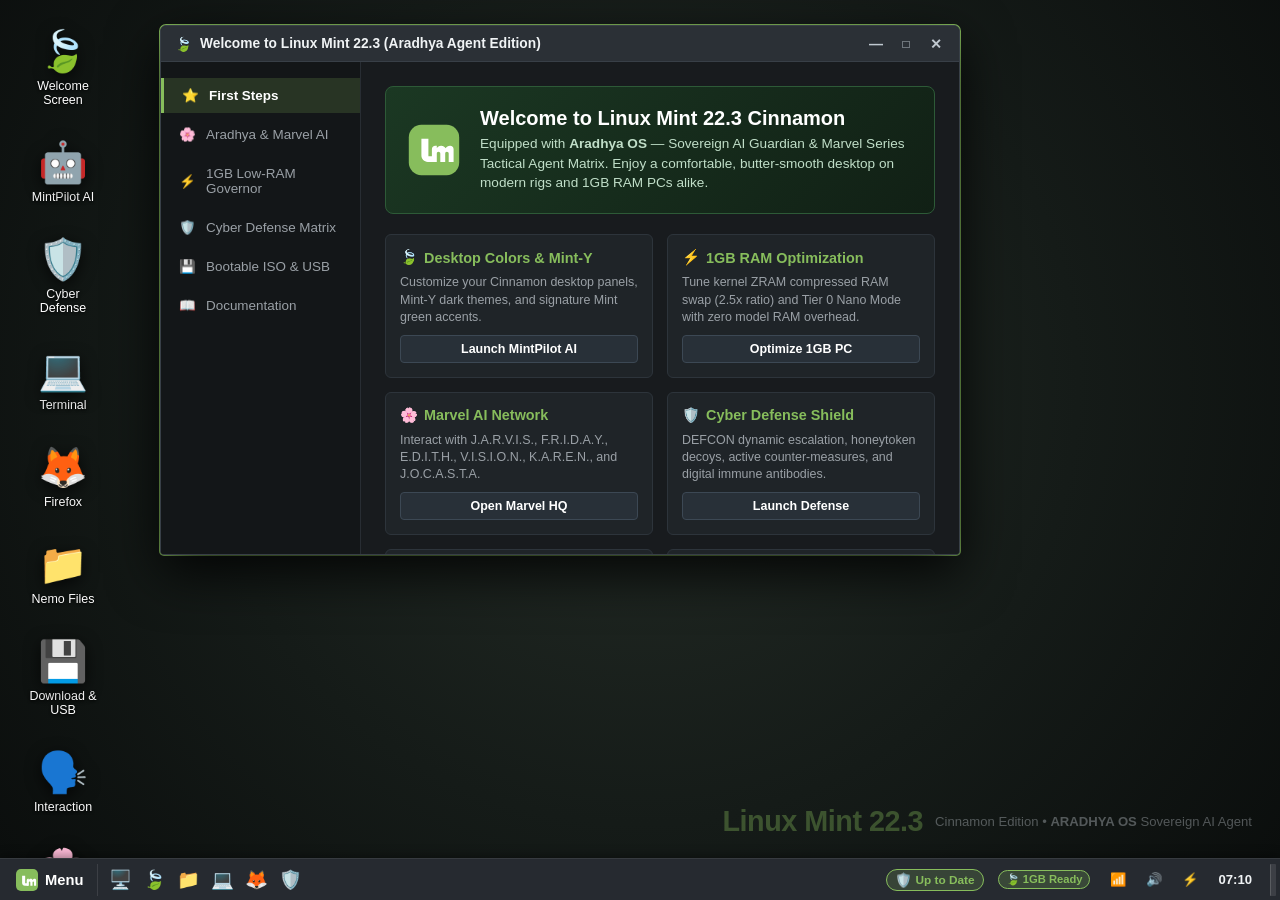
==== commit 43691483: "🤖 Auto-Sync: Antigravity Conversation & Mint Agent OS [2026-10-28 02:21:57]" ====
--- a/docs/index.html
+++ b/docs/index.html
@@ -139,6 +139,10 @@
         <div class="icon-img">🚀</div>
         <div class="icon-label">Founder & Replica</div>
       </div>
+      <div class="desktop-icon" data-app="harold-os" title="Harold OS Agent-Native Workstation">
+        <div class="icon-img">🎩</div>
+        <div class="icon-label">Harold OS</div>
+      </div>
       <div class="desktop-icon" onclick="AgentSimulator.toggleStarkHUD()" title="Press 'H' to launch Iron Man Visor HUD">
         <div class="icon-img">🕶️</div>
         <div class="icon-label">Visor HUD [H]</div>
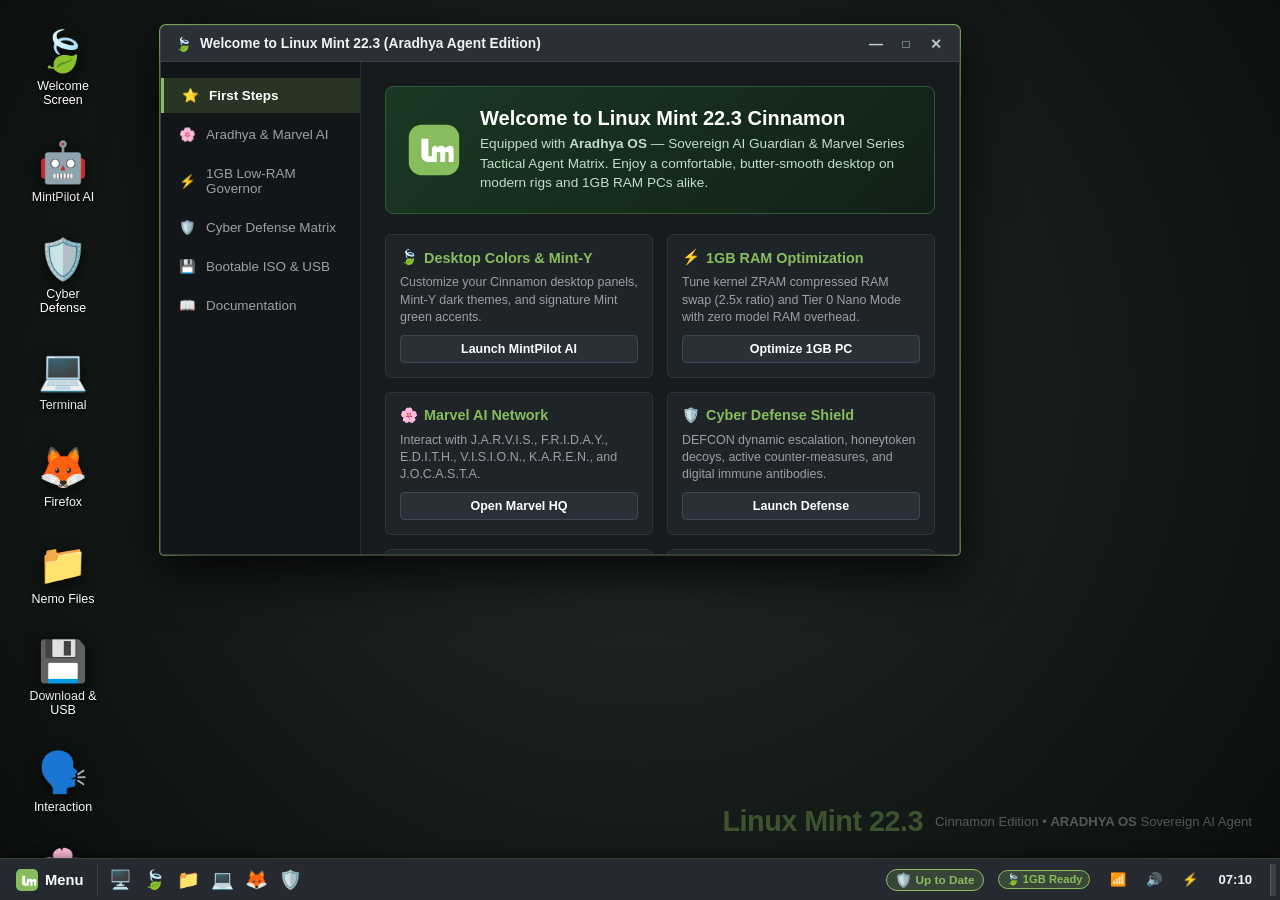
==== commit 62867634: "🤖 Auto-Sync: Antigravity Conversation & Mint Agent OS [2026-10-28 02:23:15]" ====
--- a/docs/index.html
+++ b/docs/index.html
@@ -1438,6 +1438,227 @@
       </div>
     </div>
 
+    <!-- ==================== WINDOW 10: 🎩 HAROLD OS AGENT-NATIVE WORKSTATION ==================== -->
+    <div id="win-harold-os" class="window" data-icon="🎩" style="top: 30px; left: 140px; width: 880px; height: 600px; display: none;">
+      <div class="window-titlebar">
+        <div class="window-title">
+          <span>🎩</span> <span>Harold OS Agent-Native Workstation — iamlukethedev/Herald-OS Adapted for Linux Mint</span>
+        </div>
+        <div class="window-controls">
+          <button class="win-btn win-minimize" onclick="WindowManager.minimizeWindow('win-harold-os')" title="Minimize">—</button>
+          <button class="win-btn win-maximize" onclick="WindowManager.maximizeWindow('win-harold-os')" title="Maximize">□</button>
+          <button class="win-btn win-close" onclick="WindowManager.closeWindow('win-harold-os')" title="Close">✕</button>
+        </div>
+      </div>
+      <div class="window-body">
+        <div class="interact-hub" style="background:#0b0f14; padding:16px;">
+          
+          <!-- Hero Banner -->
+          <div style="background: linear-gradient(135deg, #162436 0%, #0c1219 100%); border: 1px solid #3498db; border-radius: 8px; padding: 14px 18px; display:flex; justify-content:space-between; align-items:center; flex-wrap:wrap; gap:12px;">
+            <div>
+              <h3 style="margin:0; font-size:1.1rem; color:#fff; display:flex; align-items:center; gap:8px;">
+                🎩 HAROLD OS AGENT-NATIVE WORKSTATION
+                <span style="font-size:0.7rem; background:#3498db; color:#fff; padding:1px 6px; border-radius:8px; font-weight:bold;">9 SKILLS ACTIVE</span>
+              </h3>
+              <p style="margin:2px 0 0 0; font-size:0.78rem; color:#dcdde1;">Adapted from iamlukethedev/Herald-OS • Rebuilt for Linux Mint 22.3 Cinnamon with 1GB RAM Optimization</p>
+              <div style="display:flex; gap:6px; margin-top:5px; flex-wrap:wrap;">
+                <span class="dl-badge" style="border-color:#3498db; color:#3498db;">🖥️ Diagnostics & Coredumps</span>
+                <span class="dl-badge" style="border-color:#2ecc71; color:#2ecc71;">📄 Smart Invoices & Undo</span>
+                <span class="dl-badge" style="border-color:#9b59b6; color:#9b59b6;">🎨 Cinnamon Desktop Tailor</span>
+                <span class="dl-badge" style="border-color:#f1c40f; color:#f1c40f;">🧮 Sentence Math & Docs</span>
+                <span class="dl-badge" style="border-color:#00f5d4; color:#00f5d4;">⚡ Sub-35MB RAM Footprint</span>
+              </div>
+            </div>
+            <div style="display:flex; gap:8px;">
+              <button class="dl-btn-primary" style="background:#3498db; color:#fff; font-weight:bold;" onclick="AgentSimulator.runHaroldCrash()">
+                🔍 Diagnose Crash
+              </button>
+              <button class="dl-btn-secondary" style="border-color:#2ecc71; color:#2ecc71;" onclick="AgentSimulator.runHaroldFiler()">
+                📄 Smart File Invoices
+              </button>
+            </div>
+          </div>
+
+          <!-- Navigation Tabs -->
+          <div class="dl-tab-nav" style="margin-top:12px; margin-bottom:12px; display:flex; gap:6px; border-bottom:1px solid #1a2634; padding-bottom:6px; flex-wrap:wrap;">
+            <button class="dl-tab-btn active" onclick="AgentSimulator.switchHaroldTab('harold-tab-crash', this)">🔍 1. Crash Diagnostics</button>
+            <button class="dl-tab-btn" onclick="AgentSimulator.switchHaroldTab('harold-tab-filer', this)">📄 2. Document Filer & Invoices</button>
+            <button class="dl-tab-btn" onclick="AgentSimulator.switchHaroldTab('harold-tab-apps', this)">🎨 3. Tailor, Calc, Canvas, Sheets & Docs</button>
+            <button class="dl-tab-btn" onclick="AgentSimulator.switchHaroldTab('harold-tab-observer', this)">📜 4. Security Audit & Process Observer</button>
+          </div>
+
+          <!-- ==================== TAB 1: CRASH DIAGNOSTICS ==================== -->
+          <div id="harold-tab-crash" class="dl-tab-pane active" style="display:flex; gap:12px;">
+            <div style="flex:1; display:flex; flex-direction:column; gap:10px;">
+              <div style="background:#10151c; border:1px solid #1f2937; border-radius:6px; padding:12px;">
+                <label style="font-size:0.76rem; color:#888; font-weight:bold; display:block; margin-bottom:5px;">DIAGNOSE CRASH TARGET (OPTIONAL BINARY / APP):</label>
+                <input type="text" id="haroldCrashInput" value="cinnamon" placeholder="e.g. cinnamon, nemo, firefox, code" style="width:100%; box-sizing:border-box; background:#0b0e12; border:1px solid #33404c; color:#fff; padding:7px 10px; border-radius:5px; font-size:0.8rem;">
+                <div style="display:grid; grid-template-columns:1fr 1fr; gap:6px; margin-top:8px;">
+                  <button class="dl-btn-primary" style="background:#e74c3c; color:#fff; font-weight:bold; font-size:0.76rem; padding:6px 8px; justify-content:center;" onclick="AgentSimulator.runHaroldCrash()">
+                    💥 Diagnose Latest Crash
+                  </button>
+                  <button class="dl-btn-primary" style="background:#3498db; color:#fff; font-weight:bold; font-size:0.76rem; padding:6px 8px; justify-content:center;" onclick="AgentSimulator.runHaroldOOMCheck()">
+                    🛡️ Inspect OOM / Signal 9
+                  </button>
+                </div>
+              </div>
+
+              <!-- Crash Feature Cards -->
+              <div style="display:flex; flex-direction:column; gap:6px;">
+                <div style="background:#0e1319; border:1px solid #1c2633; border-radius:5px; padding:8px 10px; display:flex; justify-content:space-between; align-items:center; font-size:0.76rem;">
+                  <div><strong style="color:#e74c3c;">SIGSEGV (Signal 11)</strong> <span style="color:#aaa;">Null pointer dereference & memory violation analysis</span></div>
+                  <span class="dl-badge" style="border-color:#e74c3c; color:#e74c3c;">systemd-coredump</span>
+                </div>
+                <div style="background:#0e1319; border:1px solid #1c2633; border-radius:5px; padding:8px 10px; display:flex; justify-content:space-between; align-items:center; font-size:0.76rem;">
+                  <div><strong style="color:#f39c12;">SIGKILL / OOM</strong> <span style="color:#aaa;">Kernel Out-Of-Memory termination prevention & ZRAM advice</span></div>
+                  <span class="dl-badge" style="border-color:#f39c12; color:#f39c12;">1GB PC Protect</span>
+                </div>
+                <div style="background:#0e1319; border:1px solid #1c2633; border-radius:5px; padding:8px 10px; display:flex; justify-content:space-between; align-items:center; font-size:0.76rem;">
+                  <div><strong style="color:#2ecc71;">Root-Cause Synthesis</strong> <span style="color:#aaa;">Actionable terminal fixes and automated apt package repair</span></div>
+                  <span class="dl-badge" style="border-color:#2ecc71; color:#2ecc71;">Autonomous RCA</span>
+                </div>
+              </div>
+            </div>
+
+            <!-- Terminal Output Telemetry -->
+            <div style="flex:1.2; background:#070a0e; border:1px solid #1b2633; border-radius:6px; padding:12px; display:flex; flex-direction:column;">
+              <div style="display:flex; justify-content:space-between; align-items:center; border-bottom:1px solid #17222e; padding-bottom:6px; margin-bottom:8px;">
+                <strong style="font-size:0.75rem; color:#3498db; font-family:monospace;">CRASH DIAGNOSTIC TELEMETRY</strong>
+                <span id="haroldCrashStatusBadge" style="font-size:0.7rem; color:#2ecc71; font-family:monospace; font-weight:bold;">STANDBY</span>
+              </div>
+              <div id="haroldCrashOutputLog" style="font-family:monospace; font-size:0.73rem; color:#e0e0e0; line-height:1.45; overflow-y:auto; flex:1; max-height:350px;">
+                <span style="color:#888;">Click "Diagnose Latest Crash" or "Inspect OOM" to evaluate core dumps and system journals...</span>
+              </div>
+            </div>
+          </div>
+
+          <!-- ==================== TAB 2: DOCUMENT FILER ==================== -->
+          <div id="harold-tab-filer" class="dl-tab-pane" style="display:none; gap:12px;">
+            <div style="flex:1; display:flex; flex-direction:column; gap:10px;">
+              <div style="background:#10151c; border:1px solid #1f2937; border-radius:6px; padding:12px;">
+                <label style="font-size:0.76rem; color:#888; font-weight:bold; display:block; margin-bottom:5px;">SOURCE SCAN FOLDER:</label>
+                <input type="text" id="haroldFilerDirInput" value="~/Downloads" style="width:100%; box-sizing:border-box; background:#0b0e12; border:1px solid #33404c; color:#fff; padding:7px 10px; border-radius:5px; font-size:0.8rem;">
+                <div style="display:grid; grid-template-columns:1fr 1fr; gap:6px; margin-top:8px;">
+                  <button class="dl-btn-primary" style="background:#2ecc71; color:#000; font-weight:bold; font-size:0.76rem; padding:6px 8px; justify-content:center;" onclick="AgentSimulator.runHaroldFiler()">
+                    📂 Scan & Plan Filing
+                  </button>
+                  <button class="dl-btn-primary" style="background:#e67e22; color:#fff; font-weight:bold; font-size:0.76rem; padding:6px 8px; justify-content:center;" onclick="AgentSimulator.runHaroldUndo()">
+                    ↩️ Undo Last Filing
+                  </button>
+                </div>
+              </div>
+
+              <!-- Rules & Supported Documents -->
+              <div style="background:#0e1319; border:1px solid #1c2633; border-radius:5px; padding:10px; font-size:0.76rem;">
+                <strong style="color:#2ecc71; display:block; margin-bottom:6px;">Smart Extraction & Renaming Rules:</strong>
+                <ul style="margin:0; padding-left:18px; color:#aaa; line-height:1.5;">
+                  <li>Invoices & Receipts: <code style="color:#00f5d4;">YYYY-MM-DD-Vendor-Invoice.pdf</code></li>
+                  <li>Legal Contracts: <code style="color:#a29bfe;">YYYY-MM-DD-Client-Contract.docx</code></li>
+                  <li>Statements: <code style="color:#f1c40f;">YYYY-MM-DD-Institution-Financial.pdf</code></li>
+                  <li>Undo Safety: Append-only <code style="color:#e67e22;">filing_undo.json</code> enables instant atomic revert.</li>
+                </ul>
+              </div>
+            </div>
+
+            <!-- Filer Output Log -->
+            <div style="flex:1.2; background:#070a0e; border:1px solid #1b2633; border-radius:6px; padding:12px; display:flex; flex-direction:column;">
+              <div style="display:flex; justify-content:space-between; align-items:center; border-bottom:1px solid #17222e; padding-bottom:6px; margin-bottom:8px;">
+                <strong style="font-size:0.75rem; color:#2ecc71; font-family:monospace;">SMART FILING PLAN & INVOICES</strong>
+                <span id="haroldFilerStatusBadge" style="font-size:0.7rem; color:#2ecc71; font-family:monospace; font-weight:bold;">READY</span>
+              </div>
+              <div id="haroldFilerOutputLog" style="font-family:monospace; font-size:0.73rem; color:#e0e0e0; line-height:1.45; overflow-y:auto; flex:1; max-height:350px;">
+                <span style="color:#888;">Click "Scan & Plan Filing" to simulate document recognition, vendor extraction, and canonical year-based filing...</span>
+              </div>
+            </div>
+          </div>
+
+          <!-- ==================== TAB 3: TAILOR, CALC, CANVAS, SHEETS, DOCS ==================== -->
+          <div id="harold-tab-apps" class="dl-tab-pane" style="display:none; gap:12px;">
+            <div style="flex:1; display:flex; flex-direction:column; gap:8px;">
+              <div style="background:#10151c; border:1px solid #1f2937; border-radius:6px; padding:10px;">
+                <strong style="color:#9b59b6; font-size:0.78rem;">🎨 Desktop Tailor Presets:</strong>
+                <div style="display:grid; grid-template-columns:1fr 1fr; gap:6px; margin-top:6px;">
+                  <button class="dl-btn-secondary" style="border-color:#2ecc71; color:#2ecc71; font-size:0.72rem; padding:4px;" onclick="AgentSimulator.runHaroldTailor('nano-minimal')">⚡ 1GB Nano Minimal</button>
+                  <button class="dl-btn-secondary" style="border-color:#00f5d4; color:#00f5d4; font-size:0.72rem; padding:4px;" onclick="AgentSimulator.runHaroldTailor('arc-cyan')">💠 Arc Reactor Cyan</button>
+                  <button class="dl-btn-secondary" style="border-color:#87bd5c; color:#87bd5c; font-size:0.72rem; padding:4px;" onclick="AgentSimulator.runHaroldTailor('mint-classic')">🍃 Mint-Y Classic</button>
+                  <button class="dl-btn-secondary" style="border-color:#f1c40f; color:#f1c40f; font-size:0.72rem; padding:4px;" onclick="AgentSimulator.runHaroldTailor('high-contrast')">👁️ High Contrast</button>
+                </div>
+              </div>
+
+              <div style="background:#10151c; border:1px solid #1f2937; border-radius:6px; padding:10px;">
+                <strong style="color:#f1c40f; font-size:0.78rem;">🧮 Harold Office Skills Suite:</strong>
+                <div style="display:grid; grid-template-columns:1fr 1fr; gap:6px; margin-top:6px;">
+                  <button class="dl-btn-primary" style="background:#f1c40f; color:#000; font-weight:bold; font-size:0.72rem; padding:5px;" onclick="AgentSimulator.runHaroldCalc()">🧮 Sentence Math</button>
+                  <button class="dl-btn-primary" style="background:#3498db; color:#fff; font-weight:bold; font-size:0.72rem; padding:5px;" onclick="AgentSimulator.runHaroldCanvas()">🖼️ System Canvas</button>
+                  <button class="dl-btn-primary" style="background:#2ecc71; color:#000; font-weight:bold; font-size:0.72rem; padding:5px;" onclick="AgentSimulator.runHaroldSheets()">📊 CSV Sheets</button>
+                  <button class="dl-btn-primary" style="background:#e74c3c; color:#fff; font-weight:bold; font-size:0.72rem; padding:5px;" onclick="AgentSimulator.runHaroldSlides()">📽️ Presentation</button>
+                  <button class="dl-btn-primary" style="background:#a29bfe; color:#000; font-weight:bold; font-size:0.72rem; padding:5px; grid-column:span 2;" onclick="AgentSimulator.runHaroldDocs()">📝 Markdown Whitepaper</button>
+                </div>
+              </div>
+            </div>
+
+            <!-- Apps Output Log -->
+            <div style="flex:1.2; background:#070a0e; border:1px solid #1b2633; border-radius:6px; padding:12px; display:flex; flex-direction:column;">
+              <div style="display:flex; justify-content:space-between; align-items:center; border-bottom:1px solid #17222e; padding-bottom:6px; margin-bottom:8px;">
+                <strong style="font-size:0.75rem; color:#9b59b6; font-family:monospace;">OFFICE & TAILOR TELEMETRY</strong>
+                <span id="haroldAppsStatusBadge" style="font-size:0.7rem; color:#2ecc71; font-family:monospace; font-weight:bold;">STANDBY</span>
+              </div>
+              <div id="haroldAppsOutputLog" style="font-family:monospace; font-size:0.73rem; color:#e0e0e0; line-height:1.45; overflow-y:auto; flex:1; max-height:350px;">
+                <span style="color:#888;">Select Desktop Tailor preset or launch Canvas, Sheets, Docs, Slides, or Sentence Math...</span>
+              </div>
+            </div>
+          </div>
+
+          <!-- ==================== TAB 4: AUDIT TRAIL & OBSERVER ==================== -->
+          <div id="harold-tab-observer" class="dl-tab-pane" style="display:none; gap:12px;">
+            <div style="flex:1; display:flex; flex-direction:column; gap:10px;">
+              <div style="background:#10151c; border:1px solid #1f2937; border-radius:6px; padding:12px;">
+                <strong style="color:#00f5d4; font-size:0.8rem; display:block; margin-bottom:8px;">Sovereignty & Security Auditing:</strong>
+                <div style="display:flex; flex-direction:column; gap:6px;">
+                  <button class="dl-btn-primary" style="background:#00f5d4; color:#000; font-weight:bold; font-size:0.76rem; padding:6px 8px; justify-content:center;" onclick="AgentSimulator.runHaroldAudit()">
+                    📜 View Security Audit Trail
+                  </button>
+                  <button class="dl-btn-secondary" style="border-color:#3498db; color:#3498db; font-weight:bold; font-size:0.76rem; padding:6px 8px; justify-content:center;" onclick="AgentSimulator.runHaroldObserve()">
+                    👁️ Inspect Ambient Context & Top RAM
+                  </button>
+                </div>
+              </div>
+
+              <!-- Terminal Cheatsheet -->
+              <div style="background:#0e1319; border:1px solid #1c2633; border-radius:5px; padding:10px; font-size:0.74rem;">
+                <strong style="color:#3498db;">Harold OS Terminal CLI Commands:</strong>
+                <pre style="background:#080b0f; border:1px solid #1b242e; border-radius:5px; padding:8px; color:#dcdde1; font-size:0.71rem; margin-top:6px; overflow-x:auto;">
+mint-agent --harold crash
+mint-agent --harold filer
+mint-agent --harold undo
+mint-agent --harold tailor --idea "nano minimal"
+mint-agent --harold calc --idea "25% of 1600"
+mint-agent --harold canvas
+mint-agent --harold sheets
+mint-agent --harold docs
+mint-agent --harold slides
+mint-agent --harold audit
+mint-agent --harold observe
+mint-agent --harold all</pre>
+              </div>
+            </div>
+
+            <!-- Audit Output Log -->
+            <div style="flex:1.2; background:#070a0e; border:1px solid #1b2633; border-radius:6px; padding:12px; display:flex; flex-direction:column;">
+              <div style="display:flex; justify-content:space-between; align-items:center; border-bottom:1px solid #17222e; padding-bottom:6px; margin-bottom:8px;">
+                <strong style="font-size:0.75rem; color:#00f5d4; font-family:monospace;">IMMUTABLE AUDIT TRAIL & OBSERVER</strong>
+                <span id="haroldObserverStatusBadge" style="font-size:0.7rem; color:#2ecc71; font-family:monospace; font-weight:bold;">LOGGING</span>
+              </div>
+              <div id="haroldObserverOutputLog" style="font-family:monospace; font-size:0.73rem; color:#e0e0e0; line-height:1.45; overflow-y:auto; flex:1; max-height:350px;">
+                <span style="color:#888;">Click "View Security Audit Trail" or "Inspect Ambient Context" to view immutable activity log...</span>
+              </div>
+            </div>
+          </div>
+
+        </div>
+      </div>
+    </div>
+
     <!-- ==================== FLOATING HUD OVERLAY (SUPER+SPACE) ==================== -->
     <div id="hudOverlay">
       <div class="hud-input-row">
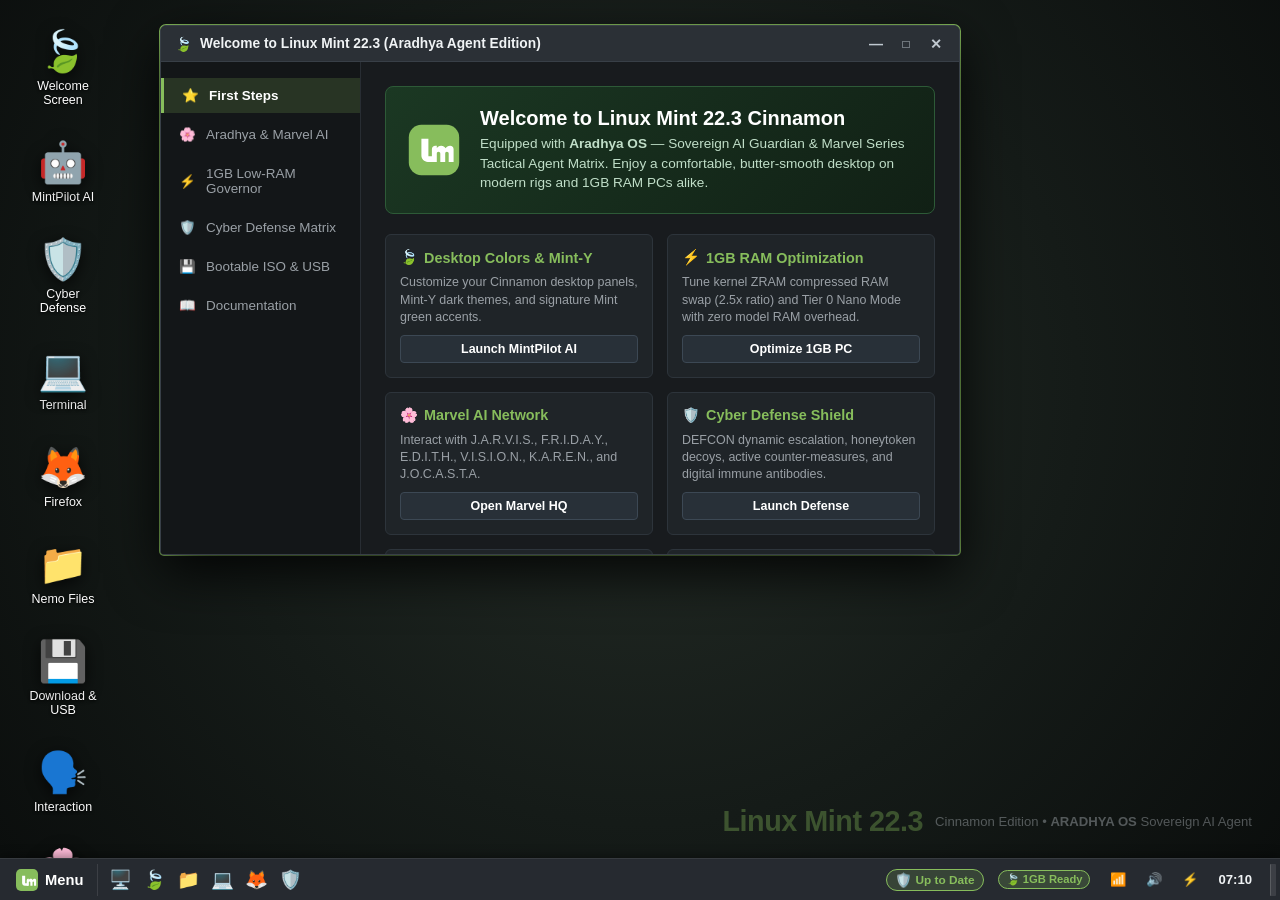
==== commit 4815868d: "feat(remote): Add Mobile Companion Remote Access (Antigravity-Style), QR Hub, Virtual Trackpad & Sim" ====
--- a/docs/index.html
+++ b/docs/index.html
@@ -143,6 +143,10 @@
         <div class="icon-img">🎩</div>
         <div class="icon-label">Harold OS</div>
       </div>
+      <div class="desktop-icon" data-app="remote-access" title="Mobile Remote Companion & QR Pairing Hub">
+        <div class="icon-img">📱</div>
+        <div class="icon-label">Remote Mobile</div>
+      </div>
       <div class="desktop-icon" onclick="AgentSimulator.toggleStarkHUD()" title="Press 'H' to launch Iron Man Visor HUD">
         <div class="icon-img">🕶️</div>
         <div class="icon-label">Visor HUD [H]</div>
@@ -1659,6 +1663,293 @@
       </div>
     </div>
 
+    <!-- ==================== WINDOW 11: MOBILE REMOTE ACCESS & QR PAIRING HUB ==================== -->
+    <div id="win-remote-access" class="window" data-icon="📱" style="top: 30px; left: 140px; width: 890px; height: 610px; display: none;">
+      <div class="window-titlebar">
+        <div class="window-title">
+          <span class="win-icon">📱</span>
+          <span>Aradhya Mobile Remote Companion & QR Hub (Antigravity-Style)</span>
+        </div>
+        <div class="win-controls">
+          <button class="win-btn win-minimize" onclick="WindowManager.minimizeWindow('win-remote-access')" title="Minimize">—</button>
+          <button class="win-btn win-maximize" onclick="WindowManager.maximizeWindow('win-remote-access')" title="Maximize">□</button>
+          <button class="win-btn win-close" onclick="WindowManager.closeWindow('win-remote-access')" title="Close">✕</button>
+        </div>
+      </div>
+
+      <div class="window-body" style="background:#111613; padding:0; overflow:hidden; display:flex; flex-direction:column; height:calc(100% - 38px);">
+        
+        <!-- Top Info Header Banner -->
+        <div style="background:linear-gradient(135deg, #1b261d 0%, #121814 100%); border-bottom:1px solid #283a2c; padding:10px 16px; display:flex; justify-content:space-between; align-items:center;">
+          <div style="display:flex; align-items:center; gap:10px;">
+            <div style="width:32px; height:32px; background:linear-gradient(135deg, #62992b, #87cf3e); border-radius:8px; display:flex; align-items:center; justify-content:center; font-size:18px;">📱</div>
+            <div>
+              <div style="font-weight:bold; font-size:0.92rem; color:#fff;">Mobile Smartphone Remote Access</div>
+              <div style="font-size:0.75rem; color:#87cf3e;">Antigravity Companion • Zero-Cloud • Micro-RAM (&lt;12MB) • Local Wi-Fi</div>
+            </div>
+          </div>
+          <div style="display:flex; gap:8px;">
+            <span style="background:rgba(135,207,62,0.15); border:1px solid #87cf3e; color:#87cf3e; font-size:0.72rem; padding:4px 8px; border-radius:4px; font-weight:bold; display:flex; align-items:center; gap:5px;">
+              <span style="width:6px; height:6px; background:#87cf3e; border-radius:50%; display:inline-block; box-shadow:0 0 6px #87cf3e;"></span> LISTENING :8888
+            </span>
+            <button class="dl-btn-secondary" style="font-size:0.72rem; padding:4px 8px;" onclick="AgentSimulator.regenerateRemotePin()">🔄 New PIN</button>
+            <button class="dl-btn-secondary" style="font-size:0.72rem; padding:4px 8px; border-color:#e74c3c; color:#ff6b6b;" onclick="AgentSimulator.revokeAllRemoteSessions()">🔒 Revoke All</button>
+          </div>
+        </div>
+
+        <!-- Main Content Area: Left Hub + Right Interactive Phone Mockup -->
+        <div style="display:flex; flex:1; overflow:hidden;">
+          
+          <!-- LEFT HUB PANEL: Pairing, Credentials, Instructions & Sessions -->
+          <div style="flex:1.1; padding:14px; overflow-y:auto; border-right:1px solid #202b23; display:flex; flex-direction:column; gap:12px;">
+            
+            <!-- QR Code & PIN Card -->
+            <div style="background:#17201a; border:1px solid #283a2d; border-radius:10px; padding:12px; display:flex; gap:14px; align-items:center;">
+              <div id="remoteQrContainer" style="width:130px; height:130px; background:#141714; border:1px solid #2d3830; border-radius:8px; padding:6px; display:flex; align-items:center; justify-content:center; flex-shrink:0;">
+                <!-- Generated SVG QR Code -->
+                <svg viewBox="0 0 29 29" width="118" height="118" shape-rendering="crispEdges">
+                  <rect width="29" height="29" fill="#141714"/>
+                  <!-- Position Markers -->
+                  <path d="M0,0h7v7h-7z M1,1h5v5h-5z M2,2h3v3h-3z" fill="#87cf3e"/>
+                  <path d="M22,0h7v7h-7z M23,1h5v5h-5z M24,2h3v3h-3z" fill="#87cf3e"/>
+                  <path d="M0,22h7v7h-7z M1,23h5v5h-5z M2,24h3v3h-3z" fill="#87cf3e"/>
+                  <!-- Data Dots -->
+                  <path d="M9,2h2v1h-2z M13,2h1v2h-1z M16,2h3v1h-3z M9,4h1v2h-1z M12,4h2v1h-2z M16,4h1v1h-1z M19,4h2v1h-2z M10,7h2v1h-2z M14,7h1v2h-1z M18,7h2v1h-2z M2,9h3v1h-3z M7,9h2v2h-2z M11,9h3v1h-3z M16,9h2v1h-2z M20,9h3v2h-3z M25,9h2v1h-2z M0,11h2v2h-2z M4,11h2v1h-2z M9,11h1v1h-1z M13,11h3v1h-3z M18,11h1v1h-1z M22,11h2v2h-2z M2,13h1v2h-1z M6,13h2v1h-2z M10,13h2v2h-2z M15,13h2v1h-2z M19,13h2v1h-2z M24,13h3v1h-3z M1,15h3v1h-3z M5,15h1v2h-1z M8,15h3v1h-3z M13,15h2v1h-2z M17,15h2v2h-2z M21,15h2v1h-2z M25,15h1v1h-1z M0,17h3v1h-3z M5,17h2v1h-2z M9,17h1v2h-1z M12,17h3v1h-3z M17,17h2v1h-2z M22,17h3v2h-3z M3,19h2v1h-2z M7,19h2v1h-2z M11,19h1v1h-1z M14,19h3v1h-3z M19,19h2v1h-2z M24,19h2v1h-2z M8,21h3v1h-3z M13,21h2v2h-2z M17,21h3v1h-3z M22,21h2v1h-2z M9,23h2v1h-2z M12,23h3v1h-3z M16,23h1v1h-1z M19,23h2v2h-2z M23,23h3v1h-3z M10,25h2v2h-2z M14,25h3v1h-3z M18,25h2v1h-2z M22,25h1v1h-1z M25,25h2v2h-2z M8,27h3v1h-3z M13,27h2v1h-2z M17,27h3v1h-3z M22,27h2v1h-2z" fill="#87cf3e"/>
+                </svg>
+              </div>
+
+              <div style="flex:1;">
+                <div style="font-size:0.75rem; color:#87cf3e; text-transform:uppercase; letter-spacing:0.8px; font-weight:bold;">One-Time Pairing PIN</div>
+                <div id="remotePinDisplay" style="font-size:1.8rem; font-weight:900; font-family:monospace; color:#fff; letter-spacing:4px; margin:4px 0;">628-247</div>
+                <div style="font-size:0.75rem; color:#888;">Expires in 24 hours. Rate-limited to max 5 attempts per IP.</div>
+                
+                <div style="display:flex; gap:6px; margin-top:8px;">
+                  <button class="dl-btn-secondary" style="font-size:0.72rem; padding:4px 8px;" onclick="AgentSimulator.copyRemotePin()">📋 Copy PIN</button>
+                  <button class="dl-btn-primary" style="font-size:0.72rem; padding:4px 8px; background:#62992b;" onclick="window.open('mobile.html', '_blank')">📱 Open Web App</button>
+                </div>
+              </div>
+            </div>
+
+            <!-- LAN Direct Connection URL -->
+            <div style="background:#141b16; border:1px solid #233327; border-radius:8px; padding:10px;">
+              <div style="font-size:0.74rem; color:#aaa; margin-bottom:4px;">Local Wi-Fi Browser Access (Safari / Chrome):</div>
+              <div class="dl-code-box" style="font-size:0.75rem; padding:6px 10px;">
+                <span id="remoteLanUrlText">http://10.182.73.178:8888/mobile</span>
+                <button class="dl-copy-btn" onclick="AgentSimulator.copyRemoteUrl()">Copy</button>
+              </div>
+            </div>
+
+            <!-- Paired Devices Table -->
+            <div style="background:#17201a; border:1px solid #283a2d; border-radius:8px; padding:10px;">
+              <div style="display:flex; justify-content:space-between; align-items:center; margin-bottom:8px;">
+                <strong style="font-size:0.8rem; color:#90e0ef;">📱 PAIRED COMPANIONS (LIVE SESSIONS)</strong>
+                <span id="remoteSessionCountBadge" style="font-size:0.7rem; background:#1e2e22; color:#87cf3e; padding:2px 6px; border-radius:4px; font-weight:bold;">1 ACTIVE</span>
+              </div>
+              <div id="remoteSessionsList" style="display:flex; flex-direction:column; gap:6px; font-size:0.76rem;">
+                <div style="display:flex; justify-content:space-between; align-items:center; background:#121814; border:1px solid #243427; border-radius:6px; padding:6px 10px;">
+                  <div>
+                    <span style="color:#fff; font-weight:bold;">Apple iPhone 16 Pro</span>
+                    <span style="color:#666; font-size:0.7rem; margin-left:6px;">10.182.73.45 • Safari</span>
+                  </div>
+                  <div style="display:flex; align-items:center; gap:8px;">
+                    <span style="color:#87cf3e; font-size:0.7rem;">Active (1m ago)</span>
+                    <button class="dl-copy-btn" style="background:#3d1a1a; border-color:#e74c3c; color:#ff8080;" onclick="AgentSimulator.revokeSingleSession(this)">Kick</button>
+                  </div>
+                </div>
+              </div>
+            </div>
+
+            <!-- Feature Checklist -->
+            <div style="background:#141a16; border:1px solid #223025; border-radius:8px; padding:10px;">
+              <strong style="font-size:0.78rem; color:#87cf3e;">CAPABILITIES ACCESSIBLE FROM PHONE:</strong>
+              <div style="display:grid; grid-template-columns:1fr 1fr; gap:6px; margin-top:8px; font-size:0.74rem; color:#ccc;">
+                <div>💬 <strong>Voice & Chat Copilot</strong> (Web Speech API)</div>
+                <div>🎮 <strong>PC Volume & Brightness</strong> sliders</div>
+                <div>🖱️ <strong>Touchpad & Keyboard</strong> (xdotool)</div>
+                <div>📷 <strong>Screen Snapshot</strong> mirror</div>
+                <div>🔒 <strong>Desktop Lock & Sleep</strong></div>
+                <div>🛡️ <strong>Safe Mode Approvals</strong> from pocket</div>
+              </div>
+            </div>
+
+            <!-- Terminal One-Liner Quick Guide -->
+            <div style="background:#0c100d; border:1px solid #1a251d; border-radius:6px; padding:8px; font-family:monospace; font-size:0.72rem; color:#87cf3e;">
+              $ mint-agent --remote &nbsp;&nbsp;&nbsp;&nbsp;&nbsp;&nbsp;&nbsp;&nbsp;# Launch terminal QR hub<br>
+              $ mint-agent --remote-status &nbsp;# Check active phone sessions<br>
+              $ mint-agent --remote-revoke &nbsp;# Disconnect all devices
+            </div>
+
+          </div>
+
+          <!-- RIGHT SIMULATOR PANEL: Realistic Smartphone Companion Demo -->
+          <div style="flex:0.9; background:#0d120f; padding:14px; display:flex; flex-direction:column; align-items:center; justify-content:center; overflow-y:auto;">
+            
+            <div style="font-size:0.72rem; color:#888; margin-bottom:8px; text-transform:uppercase; letter-spacing:0.8px;">
+              📱 Interactive Mobile Companion Simulator
+            </div>
+
+            <!-- Phone Frame -->
+            <div style="width:300px; height:500px; background:#141815; border:3px solid #334437; border-radius:32px; box-shadow:0 10px 30px rgba(0,0,0,0.7), 0 0 15px rgba(135,207,62,0.15); display:flex; flex-direction:column; overflow:hidden; position:relative;">
+              
+              <!-- Dynamic Island Notch -->
+              <div style="width:90px; height:18px; background:#000; border-radius:10px; margin:6px auto 4px auto; display:flex; align-items:center; justify-content:center; gap:6px; z-index:10;">
+                <span style="width:5px; height:5px; background:#222; border-radius:50%;"></span>
+                <span style="width:8px; height:8px; background:#112211; border-radius:50%;"></span>
+              </div>
+
+              <!-- Phone Top Bar -->
+              <div style="padding:6px 12px; background:#1a211b; border-bottom:1px solid #273629; display:flex; justify-content:space-between; align-items:center; font-size:11px;">
+                <div style="display:flex; align-items:center; gap:5px;">
+                  <span style="font-size:12px;">🌿</span>
+                  <span style="font-weight:bold; color:#fff;">Aradhya Remote</span>
+                </div>
+                <div style="display:flex; align-items:center; gap:4px;">
+                  <span style="color:#87cf3e; font-size:10px;">● CONNECTED</span>
+                </div>
+              </div>
+
+              <!-- Phone Screen Content (Dynamic Tabs) -->
+              <div id="simPhoneContent" style="flex:1; overflow-y:auto; padding:10px; font-size:12px; color:#e0e8e2; display:flex; flex-direction:column;">
+                
+                <!-- SIM TAB 1: Chat (Default) -->
+                <div id="simTabChat" class="sim-phone-tab" style="display:flex; flex-direction:column; flex:1;">
+                  <div id="simChatStream" style="flex:1; max-height:280px; overflow-y:auto; display:flex; flex-direction:column; gap:6px; margin-bottom:8px;">
+                    <div style="background:#212923; padding:8px 10px; border-radius:10px; border-left:2px solid #87cf3e; font-size:11px;">
+                      <div style="color:#87cf3e; font-weight:bold; font-size:10px; margin-bottom:2px;">🌸 Aradhya Remote Copilot</div>
+                      Linked to Linux Mint PC. You can type commands, tap quick controls, or use virtual trackpad!
+                    </div>
+                  </div>
+                  <div style="display:flex; gap:4px; margin-top:auto;">
+                    <button style="width:32px; height:32px; border-radius:50%; background:#252e27; border:1px solid #2d3830; color:#00e5ff; font-size:14px; cursor:pointer;" onclick="AgentSimulator.simPhoneVoice()">🎙️</button>
+                    <input type="text" id="simPhoneChatInput" placeholder="Command PC..." style="flex:1; background:#181d19; border:1px solid #2d3830; border-radius:16px; padding:6px 10px; font-size:11px; color:#fff; outline:none;" onkeydown="if(event.key==='Enter') AgentSimulator.simPhoneSendChat()">
+                    <button style="width:32px; height:32px; border-radius:50%; background:#87cf3e; border:none; color:#000; font-weight:bold; cursor:pointer;" onclick="AgentSimulator.simPhoneSendChat()">➤</button>
+                  </div>
+                  <div style="display:flex; gap:4px; margin-top:6px; flex-wrap:wrap;">
+                    <span style="background:#1e2620; border:1px solid #28382c; border-radius:8px; padding:2px 6px; font-size:9px; cursor:pointer; color:#aaa;" onclick="AgentSimulator.simPhoneQuick('Set volume to 60%')">🔊 60% Vol</span>
+                    <span style="background:#1e2620; border:1px solid #28382c; border-radius:8px; padding:2px 6px; font-size:9px; cursor:pointer; color:#aaa;" onclick="AgentSimulator.simPhoneQuick('Clean memory and drop cache')">🧹 Free RAM</span>
+                    <span style="background:#1e2620; border:1px solid #28382c; border-radius:8px; padding:2px 6px; font-size:9px; cursor:pointer; color:#aaa;" onclick="AgentSimulator.simPhoneQuick('Lock PC screen')">🔒 Lock</span>
+                  </div>
+                </div>
+
+                <!-- SIM TAB 2: Controls -->
+                <div id="simTabControls" class="sim-phone-tab" style="display:none; flex-direction:column; gap:8px;">
+                  <div style="background:#1a221c; border:1px solid #27372a; border-radius:8px; padding:8px;">
+                    <div style="display:flex; justify-content:space-between; font-size:10px; color:#87cf3e; font-weight:bold; margin-bottom:4px;">
+                      <span>VOLUME</span> <span id="simVolVal">50%</span>
+                    </div>
+                    <input type="range" min="0" max="100" value="50" style="width:100%; accent-color:#87cf3e;" oninput="document.getElementById('simVolVal').innerText=this.value+'%'; AgentSimulator.setVolume(this.value);">
+                  </div>
+                  <div style="background:#1a221c; border:1px solid #27372a; border-radius:8px; padding:8px;">
+                    <div style="display:flex; justify-content:space-between; font-size:10px; color:#ffd740; font-weight:bold; margin-bottom:4px;">
+                      <span>BRIGHTNESS</span> <span id="simBrightVal">80%</span>
+                    </div>
+                    <input type="range" min="10" max="100" value="80" style="width:100%; accent-color:#ffd740;" oninput="document.getElementById('simBrightVal').innerText=this.value+'%'; AgentSimulator.setBrightness(this.value);">
+                  </div>
+                  <div style="display:grid; grid-template-columns:1fr 1fr; gap:6px;">
+                    <div style="background:#202922; border:1px solid #2b392e; border-radius:8px; padding:10px 6px; text-align:center; cursor:pointer;" onclick="AgentSimulator.sendWebUIMessage('lock')">
+                      <div style="font-size:16px;">🔒</div>
+                      <div style="font-weight:bold; font-size:10px;">Lock PC</div>
+                    </div>
+                    <div style="background:#202922; border:1px solid #2b392e; border-radius:8px; padding:10px 6px; text-align:center; cursor:pointer;" onclick="AgentSimulator.sendWebUIMessage('clean memory')">
+                      <div style="font-size:16px;">🧹</div>
+                      <div style="font-weight:bold; font-size:10px;">Free RAM</div>
+                    </div>
+                    <div style="background:#202922; border:1px solid #2b392e; border-radius:8px; padding:10px 6px; text-align:center; cursor:pointer;" onclick="AgentSimulator.sendWebUIMessage('open nemo')">
+                      <div style="font-size:16px;">📁</div>
+                      <div style="font-weight:bold; font-size:10px;">Open Nemo</div>
+                    </div>
+                    <div style="background:#202922; border:1px solid #2b392e; border-radius:8px; padding:10px 6px; text-align:center; cursor:pointer;" onclick="AgentSimulator.sendWebUIMessage('open firefox')">
+                      <div style="font-size:16px;">🦊</div>
+                      <div style="font-weight:bold; font-size:10px;">Firefox</div>
+                    </div>
+                  </div>
+                </div>
+
+                <!-- SIM TAB 3: Trackpad -->
+                <div id="simTabTrackpad" class="sim-phone-tab" style="display:none; flex-direction:column; gap:8px;">
+                  <div id="simTrackpadSurface" style="background:radial-gradient(circle at center, #242e27, #151c17); border:2px dashed #2e3e32; border-radius:12px; height:180px; display:flex; flex-direction:column; align-items:center; justify-content:center; color:#888; font-size:10px; cursor:crosshair; user-select:none;" onmousemove="AgentSimulator.simTrackpadMove(event)" onmousedown="this.style.borderColor='#87cf3e'" onmouseup="this.style.borderColor='#2e3e32'">
+                    <div style="font-size:24px; margin-bottom:4px;">👆</div>
+                    <div style="color:#aaa;">Touch & Drag Pad</div>
+                    <div id="simTrackpadCoords" style="color:#87cf3e; font-family:monospace; margin-top:4px;">dx: 0, dy: 0</div>
+                  </div>
+                  <div style="display:grid; grid-template-columns:1fr 1fr; gap:6px;">
+                    <button style="background:#202a22; border:1px solid #2a3a2d; border-radius:6px; padding:12px 0; color:#fff; font-size:11px; font-weight:bold; cursor:pointer;" onclick="AgentSimulator.simTrackpadClick(1)">LEFT CLICK</button>
+                    <button style="background:#202a22; border:1px solid #2a3a2d; border-radius:6px; padding:12px 0; color:#fff; font-size:11px; font-weight:bold; cursor:pointer;" onclick="AgentSimulator.simTrackpadClick(3)">RIGHT CLICK</button>
+                  </div>
+                  <div style="display:flex; gap:4px;">
+                    <input type="text" id="simPhoneKeyInput" placeholder="Type into PC window..." style="flex:1; background:#181d19; border:1px solid #2d3830; border-radius:6px; padding:6px; font-size:10px; color:#fff; outline:none;">
+                    <button style="background:#87cf3e; color:#000; font-weight:bold; border:none; border-radius:6px; padding:0 8px; font-size:10px; cursor:pointer;" onclick="AgentSimulator.simPhoneTypeKey()">Type</button>
+                  </div>
+                </div>
+
+                <!-- SIM TAB 4: Screen -->
+                <div id="simTabScreen" class="sim-phone-tab" style="display:none; flex-direction:column; gap:8px;">
+                  <div style="background:#000; border:1px solid #283a2d; border-radius:8px; overflow:hidden; position:relative; height:160px; display:flex; align-items:center; justify-content:center;">
+                    <svg viewBox="0 0 320 180" width="100%" height="100%">
+                      <rect width="320" height="180" fill="#141815"/>
+                      <circle cx="160" cy="90" r="40" fill="#18201a" stroke="#87cf3e" stroke-width="2"/>
+                      <text x="160" y="85" font-family="sans-serif" font-size="12" font-weight="bold" fill="#87cf3e" text-anchor="middle">Linux Mint Desktop</text>
+                      <text x="160" y="105" font-family="sans-serif" font-size="9" fill="#aaa" text-anchor="middle">Live 60fps Snapshot</text>
+                      <rect x="0" y="165" width="320" height="15" fill="#1f2821"/>
+                    </svg>
+                    <span style="position:absolute; bottom:4px; right:4px; background:rgba(0,0,0,0.7); color:#87cf3e; font-size:9px; padding:2px 5px; border-radius:4px;">LIVE SNAPSHOT</span>
+                  </div>
+                  <div style="font-size:10px; color:#aaa; font-weight:bold; margin-top:4px;">ACTIVE PC WINDOWS:</div>
+                  <div style="background:#151c17; border:1px solid #223225; border-radius:6px; padding:6px; font-size:10px; display:flex; justify-content:space-between; align-items:center;">
+                    <span>📁 /home/alpesh/mint-agent-os</span>
+                    <span style="color:#87cf3e; cursor:pointer;" onclick="WindowManager.openApp('nemo')">Focus</span>
+                  </div>
+                </div>
+
+                <!-- SIM TAB 5: Defense & Approvals -->
+                <div id="simTabDefense" class="sim-phone-tab" style="display:none; flex-direction:column; gap:8px;">
+                  <div style="background:#231a1a; border:1px solid #4a2727; border-radius:8px; padding:8px; display:flex; justify-content:space-between; align-items:center;">
+                    <div>
+                      <div style="color:#ff6b6b; font-size:10px; font-weight:bold;">DEFCON 5 — SECURE</div>
+                      <div style="font-size:9px; color:#888;">Zero intrusions detected</div>
+                    </div>
+                    <span style="font-size:16px; font-weight:bold; color:#ffd740;">5</span>
+                  </div>
+                  <div id="simApprovalBox" style="background:#282619; border:1px solid #ffd740; border-radius:8px; padding:8px;">
+                    <div style="color:#ffd740; font-weight:bold; font-size:10px;">⚠️ Safe Mode Approval Required</div>
+                    <div style="color:#ddd; font-size:10px; margin:4px 0;">Agent requested: <code>iptables -A INPUT -p tcp --dport 8888 -j ACCEPT</code></div>
+                    <div style="display:grid; grid-template-columns:1fr 1fr; gap:6px; margin-top:6px;">
+                      <button style="background:#2ecc71; color:#000; font-weight:bold; border:none; border-radius:4px; padding:6px; font-size:10px; cursor:pointer;" onclick="AgentSimulator.simApprove(true)">✓ Approve</button>
+                      <button style="background:#e74c3c; color:#fff; font-weight:bold; border:none; border-radius:4px; padding:6px; font-size:10px; cursor:pointer;" onclick="AgentSimulator.simApprove(false)">✕ Reject</button>
+                    </div>
+                  </div>
+                </div>
+
+              </div>
+
+              <!-- Phone Bottom Dock Navigation Bar -->
+              <div style="background:#161d17; border-top:1px solid #263528; padding:6px 4px; display:flex; justify-content:space-around; align-items:center; font-size:9px; z-index:10;">
+                <button class="sim-nav-btn active" style="background:none; border:none; color:#87cf3e; font-size:9px; cursor:pointer; display:flex; flex-direction:column; align-items:center;" onclick="AgentSimulator.switchSimTab('chat', this)">
+                  <span style="font-size:14px;">💬</span>Chat
+                </button>
+                <button class="sim-nav-btn" style="background:none; border:none; color:#77887b; font-size:9px; cursor:pointer; display:flex; flex-direction:column; align-items:center;" onclick="AgentSimulator.switchSimTab('controls', this)">
+                  <span style="font-size:14px;">🎮</span>Controls
+                </button>
+                <button class="sim-nav-btn" style="background:none; border:none; color:#77887b; font-size:9px; cursor:pointer; display:flex; flex-direction:column; align-items:center;" onclick="AgentSimulator.switchSimTab('trackpad', this)">
+                  <span style="font-size:14px;">🖱️</span>Trackpad
+                </button>
+                <button class="sim-nav-btn" style="background:none; border:none; color:#77887b; font-size:9px; cursor:pointer; display:flex; flex-direction:column; align-items:center;" onclick="AgentSimulator.switchSimTab('screen', this)">
+                  <span style="font-size:14px;">📷</span>Screen
+                </button>
+                <button class="sim-nav-btn" style="background:none; border:none; color:#77887b; font-size:9px; cursor:pointer; display:flex; flex-direction:column; align-items:center;" onclick="AgentSimulator.switchSimTab('defense', this)">
+                  <span style="font-size:14px;">🛡️</span>Defense
+                </button>
+              </div>
+
+            </div>
+
+          </div>
+
+        </div>
+
+      </div>
+    </div>
+
     <!-- ==================== FLOATING HUD OVERLAY (SUPER+SPACE) ==================== -->
     <div id="hudOverlay">
       <div class="hud-input-row">
@@ -1912,6 +2203,14 @@
           <span class="app-icon">🚀</span>
           <div><strong>The Founder & Replica Studio</strong><br><small style="color:#888;">Jake Schincariol 11 Business & 11 Clean-Room Reverse Engineering Skills</small></div>
         </div>
+        <div class="app-item" data-cat="admin" onclick="WindowManager.openApp('harold-os'); document.getElementById('startMenu').style.display='none';">
+          <span class="app-icon">🎩</span>
+          <div><strong>Harold OS Agent-Native Workstation</strong><br><small style="color:#888;">iamlukethedev/Herald-OS 9 Skills: Crash Diagnostics, Filer, Docs, Sheets, Canvas</small></div>
+        </div>
+        <div class="app-item" data-cat="admin" onclick="WindowManager.openApp('remote-access'); document.getElementById('startMenu').style.display='none';">
+          <span class="app-icon">📱</span>
+          <div><strong>Mobile Remote Access & QR Hub</strong><br><small style="color:#888;">Antigravity-Style Smartphone Companion, Virtual Trackpad & Approvals</small></div>
+        </div>
         <div class="app-item" data-cat="admin" onclick="AgentSimulator.sendWebUIMessage('optimize for 1gb'); document.getElementById('startMenu').style.display='none';">
           <span class="app-icon">⚡</span>
           <div><strong>1GB RAM Performance Governor</strong><br><small style="color:#888;">ZRAM Compressed Swap & Tier 0 Nano Optimizer</small></div>
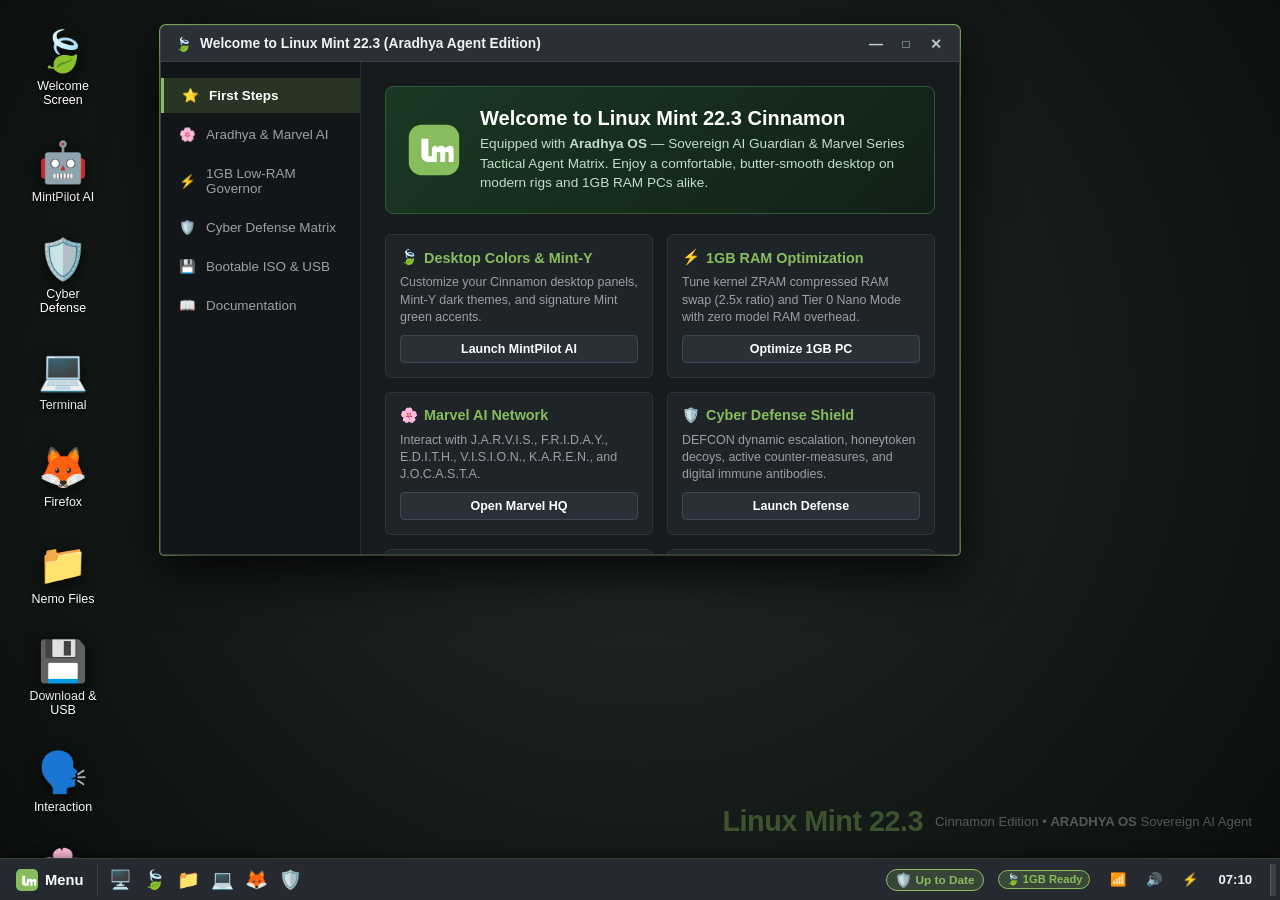
==== commit ed94d92a: "feat: implement Antigravity goal engine, Marvel voice conference, Mobile Remote 2.0, and Stark audio" ====
--- a/docs/index.html
+++ b/docs/index.html
@@ -151,6 +151,14 @@
         <div class="icon-img">🕶️</div>
         <div class="icon-label">Visor HUD [H]</div>
       </div>
+      <div class="desktop-icon" onclick="AgentSimulator.openGoalModal()" title="Antigravity Autonomous Goal Engine (/goal)">
+        <div class="icon-img">🚀</div>
+        <div class="icon-label">Goal Engine</div>
+      </div>
+      <div class="desktop-icon" onclick="AgentSimulator.runMorningBriefing()" title="Jarvis Daily Morning Briefing">
+        <div class="icon-img">☀️</div>
+        <div class="icon-label">Morning Brief</div>
+      </div>
     </div>
 
     <!-- ==================== WINDOW 0: WELCOME TO LINUX MINT ==================== -->
@@ -266,7 +274,7 @@
               <div id="simSmoothBadge" onclick="AgentSimulator.openSmoothnessModal()" style="cursor:pointer; background:#1b382b; border:1px solid #2ecc71; color:#2ecc71; padding:2px 8px; border-radius:10px; font-size:0.75rem; font-weight:bold;">🍃 Smooth: 100% (A+)</div>
               <button style="background:#2d6a4f; color:#d8f3dc; border:none; padding:2px 8px; border-radius:10px; font-size:0.75rem; cursor:pointer;" onclick="AgentSimulator.openUpgradeModal()">🔄 Upgrade Mint OS</button>
               <button style="background:#0077b6; color:#fff; border:none; padding:2px 10px; border-radius:10px; font-size:0.75rem; font-weight:bold; cursor:pointer;" onclick="WindowManager.openApp('download')">💾 Download ISO / USB</button>
-              <div id="simVoiceBadge" onclick="AgentSimulator.toggleVoice()" style="cursor:pointer; background:#291e38; border:1px solid #9b59b6; color:#d6a4e8; padding:2px 8px; border-radius:10px; font-size:0.75rem; font-weight:bold;" title="Click to toggle Offline Voice Speech">🎙️ Voice: OFF</div>
+              <div id="simVoiceBadge" onclick="AgentSimulator.toggleVoice()" style="cursor:pointer; background:#1b382b; border:1px solid #2ecc71; color:#2ecc71; padding:2px 8px; border-radius:10px; font-size:0.75rem; font-weight:bold;" title="Click to toggle Spoken Voice Feedback">🎙️ Voice: ON (Default)</div>
               <div id="simStyleBadge" onclick="AgentSimulator.cycleStyle()" style="cursor:pointer; background:#1b2a38; border:1px solid #3498db; color:#70d6ff; padding:2px 8px; border-radius:10px; font-size:0.75rem; font-weight:bold;" title="Click to cycle Persona Style">💬 Style: Normal</div>
               <div id="simProactiveBadge" onclick="AgentSimulator.cycleProactivity()" style="cursor:pointer; background:#282b1b; border:1px solid #f1c40f; color:#f9e79f; padding:2px 8px; border-radius:10px; font-size:0.75rem; font-weight:bold;" title="Click to cycle Proactivity">🔔 Proactive: Balanced</div>
               <button style="background:#5e227f; color:#f3e8ff; border:none; padding:2px 8px; border-radius:10px; font-size:0.75rem; cursor:pointer;" onclick="WindowManager.openApp('interaction')">🗣️ Interaction Options</button>
@@ -284,6 +292,8 @@
             </div>
           </div>
           <div style="padding: 6px 12px; display: flex; gap: 6px; overflow-x: auto; background: #161a17;">
+            <button class="btn-sm" style="background:#1b382b; border:1px solid #2ecc71; color:#2ecc71; padding:3px 10px; border-radius:10px; font-size:0.72rem; font-weight:bold; cursor:pointer;" onclick="AgentSimulator.setModality('voice'); AgentSimulator.sendWebUIMessage('voice mode');">🎙️ Voice Mode (Default)</button>
+            <button class="btn-sm" style="background:#1b263b; border:1px solid #00b4d8; color:#90e0ef; padding:3px 10px; border-radius:10px; font-size:0.72rem; font-weight:bold; cursor:pointer;" onclick="AgentSimulator.setModality('text'); AgentSimulator.sendWebUIMessage('text mode');">⌨️ Text Mode (Silent)</button>
             <button class="btn-sm" style="background:#222; border:1px solid #333; color:#70d6ff; padding:3px 8px; border-radius:10px; font-size:0.72rem; cursor:pointer;" onclick="AgentSimulator.sendWebUIMessage('immune status')">🧬 Immune System</button>
             <button class="btn-sm" style="background:#222; border:1px solid #333; color:#00b4d8; padding:3px 8px; border-radius:10px; font-size:0.72rem; cursor:pointer;" onclick="AgentSimulator.sendWebUIMessage('harden future')">🛡️ Harden Future</button>
             <button class="btn-sm" style="background:#222; border:1px solid #333; color:#e74c3c; padding:3px 8px; border-radius:10px; font-size:0.72rem; cursor:pointer;" onclick="AgentSimulator.sendWebUIMessage('defcon')">🚨 DEFCON Posture</button>
@@ -676,9 +686,9 @@
               <h3 style="margin:0 0 4px 0; font-size:1.05rem; color:#fff;">User Interaction & Personality Governance</h3>
               <p style="margin:0; font-size:0.8rem; color:#d8b4e2;">Customize how MintPilot communicates with you: speech voice, reply depth, spotlight HUD, and background proactivity.</p>
               <div style="display:flex; gap:8px; margin-top:8px; flex-wrap:wrap;">
-                <span id="cardModalityBadge" class="dl-badge" style="border-color:#9b59b6; color:#d6a4e8;">Modality: Hybrid</span>
+                <span id="cardModalityBadge" class="dl-badge" style="border-color:#2ecc71; color:#2ecc71;">Modality: Voice (Default)</span>
                 <span id="cardStyleBadge" class="dl-badge" style="border-color:#3498db; color:#70d6ff;">Style: Normal</span>
-                <span id="cardVoiceBadge" class="dl-badge" style="border-color:#2ecc71; color:#2ecc71;">Voice: Disabled</span>
+                <span id="cardVoiceBadge" class="dl-badge" style="border-color:#2ecc71; color:#2ecc71;">Voice: Enabled (Default)</span>
                 <span id="cardProactiveBadge" class="dl-badge" style="border-color:#f1c40f; color:#f9e79f;">Proactivity: Balanced</span>
               </div>
             </div>
@@ -693,15 +703,15 @@
             <!-- Pillar 1: Interaction Modality -->
             <div class="interact-card">
               <h4>📡 1. Interaction Channel & Modality</h4>
-              <p class="desc-text">Choose how you send and receive agent messages:</p>
+              <p class="desc-text">Choose how you send and receive agent messages (Voice-First by default):</p>
               <div class="option-pills" id="modalityPills">
-                <button class="option-pill" onclick="AgentSimulator.setModality('text', this)">💬 Text WebUI</button>
-                <button class="option-pill" onclick="AgentSimulator.setModality('voice', this)">🎙️ Offline Voice</button>
-                <button class="option-pill active" onclick="AgentSimulator.setModality('hybrid', this)">⚡ Hybrid (Both)</button>
+                <button class="option-pill active" onclick="AgentSimulator.setModality('voice', this)">🎙️ Voice (Default)</button>
+                <button class="option-pill" onclick="AgentSimulator.setModality('text', this)">💬 Text (Silent)</button>
+                <button class="option-pill" onclick="AgentSimulator.setModality('hybrid', this)">⚡ Hybrid (Both)</button>
                 <button class="option-pill" onclick="AgentSimulator.setModality('hud', this)">🚀 Spotlight HUD</button>
                 <button class="option-pill" onclick="AgentSimulator.setModality('notification', this)">🔔 Desktop Toast</button>
               </div>
-              <p class="desc-text" id="modalityExplain"><strong>Hybrid Mode:</strong> Visual dashboard with optional offline voice replies when spoken to.</p>
+              <p class="desc-text" id="modalityExplain"><strong>Voice-First (Default):</strong> Hands-free voice commands via microphone listening and natural spoken voice replies. Switch to Text anytime for silent operation.</p>
             </div>
 
             <!-- Pillar 2: Persona & Verbosity -->
@@ -2195,6 +2205,14 @@
           <span class="app-icon">🗣️</span>
           <div><strong>User Interaction Options</strong><br><small style="color:#888;">Voice Synthesis, HUD Hotkeys & Proactivity</small></div>
         </div>
+        <div class="app-item" data-cat="admin" onclick="AgentSimulator.setModality('voice'); AgentSimulator.sendWebUIMessage('voice mode'); document.getElementById('startMenu').style.display='none';">
+          <span class="app-icon">🎙️</span>
+          <div><strong>Voice Command Mode (Default)</strong><br><small style="color:#888;">Voice-first hands-free spoken operation & microphone</small></div>
+        </div>
+        <div class="app-item" data-cat="admin" onclick="AgentSimulator.setModality('text'); AgentSimulator.sendWebUIMessage('text mode'); document.getElementById('startMenu').style.display='none';">
+          <span class="app-icon">⌨️</span>
+          <div><strong>Text-Based Mode (Silent)</strong><br><small style="color:#888;">Silent terminal & text interaction without audio speech</small></div>
+        </div>
         <div class="app-item" data-cat="marvel" onclick="WindowManager.openApp('marvel'); document.getElementById('startMenu').style.display='none';">
           <span class="app-icon">🌸</span>
           <div><strong>Aradhya & Marvel AI Network</strong><br><small style="color:#888;">Jarvis, Friday, Edith, Vision & Stark Protocols</small></div>
@@ -2218,6 +2236,18 @@
         <div class="app-item" data-cat="admin" onclick="AgentSimulator.openUpgradeModal(); document.getElementById('startMenu').style.display='none';">
           <span class="app-icon">🔄</span>
           <div><strong>Update Manager (mintupdate)</strong><br><small style="color:#888;">In-place OS & AI Agent Updates from GitHub</small></div>
+        </div>
+        <div class="app-item" data-cat="admin" onclick="AgentSimulator.openGoalModal(); document.getElementById('startMenu').style.display='none';">
+          <span class="app-icon">🚀</span>
+          <div><strong>Antigravity Goal Engine (/goal)</strong><br><small style="color:#888;">Multi-step autonomous milestone execution like Google Antigravity</small></div>
+        </div>
+        <div class="app-item" data-cat="admin" onclick="AgentSimulator.runMorningBriefing(); document.getElementById('startMenu').style.display='none';">
+          <span class="app-icon">☀️</span>
+          <div><strong>Jarvis Morning Briefing</strong><br><small style="color:#888;">Daily boot health check, power, memory & DEFCON defense report</small></div>
+        </div>
+        <div class="app-item" data-cat="marvel" onclick="AgentSimulator.executeHousePartyCoordinated(); document.getElementById('startMenu').style.display='none';">
+          <span class="app-icon">⚡</span>
+          <div><strong>House Party Protocol (Voice Conference)</strong><br><small style="color:#888;">Multi-agent spoken conference with authentic Jarvis, Friday, Edith & Vision accents</small></div>
         </div>
       </div>
     </div>
